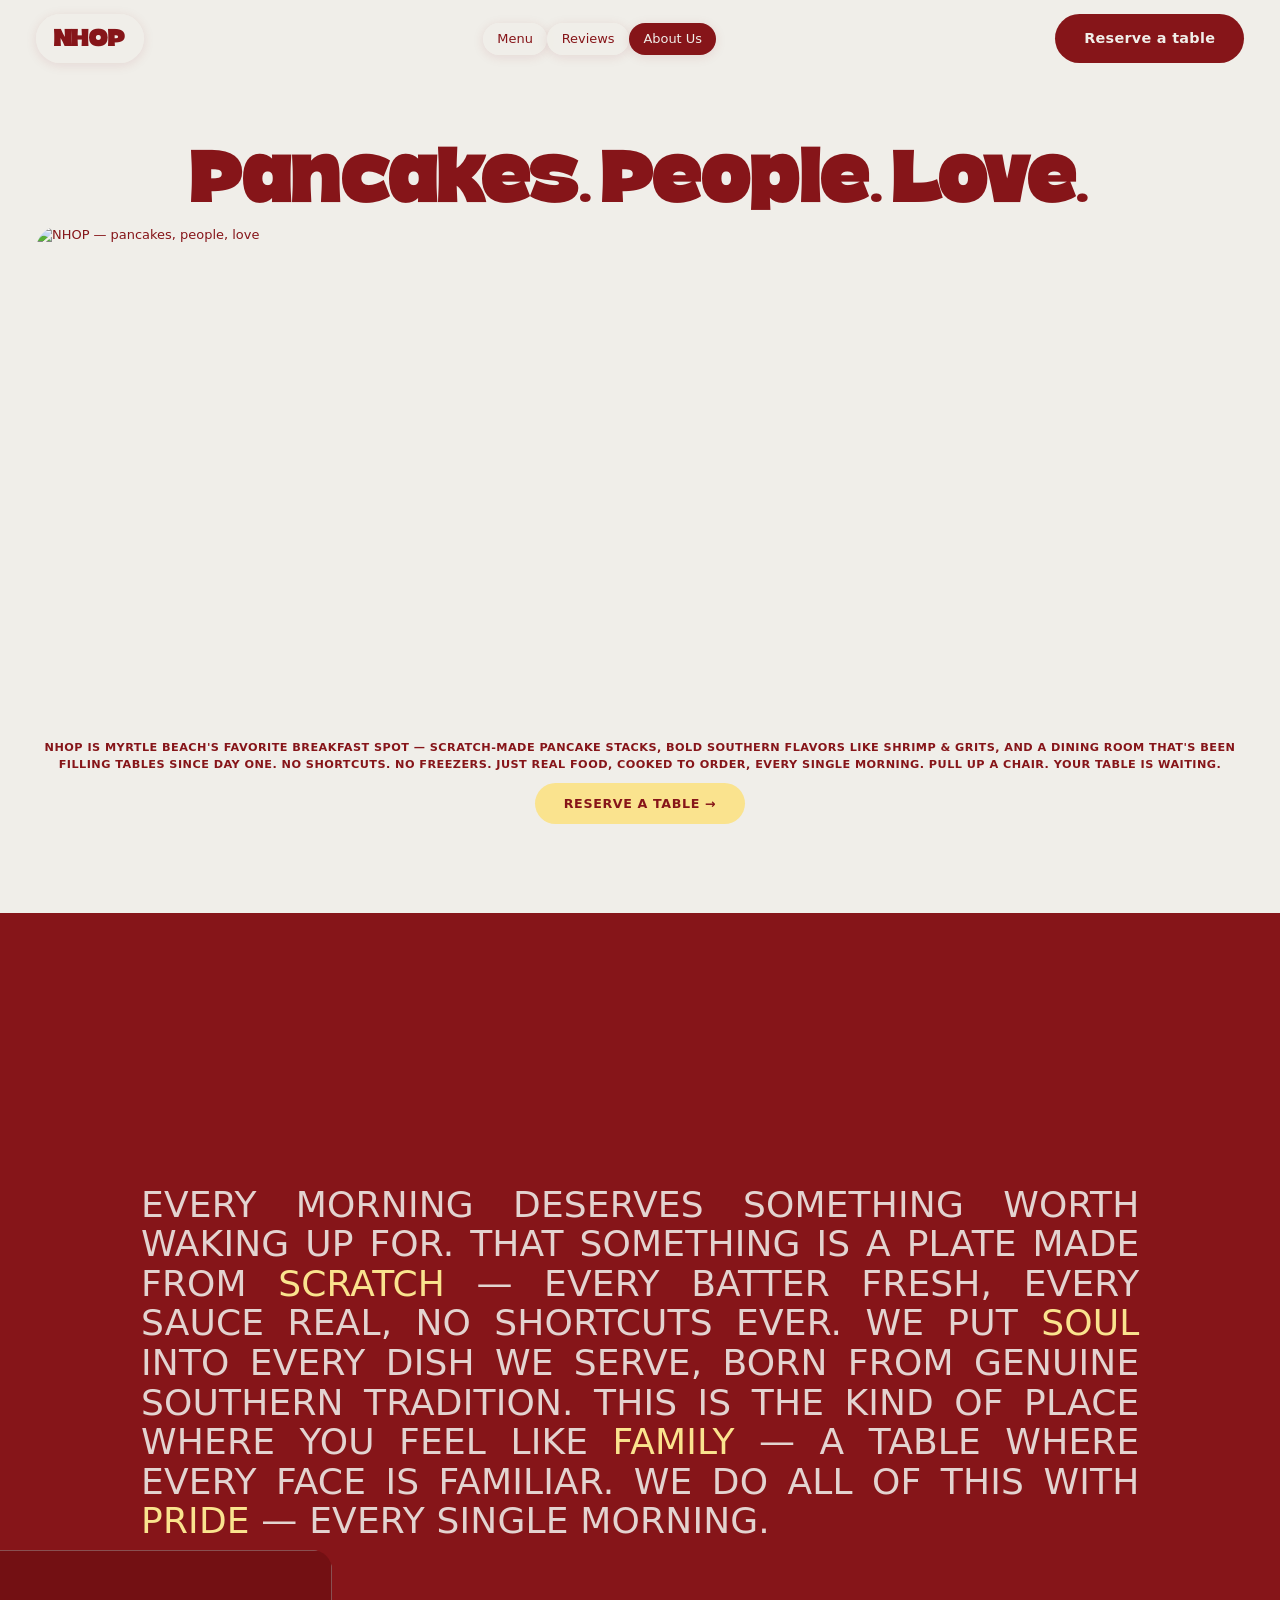
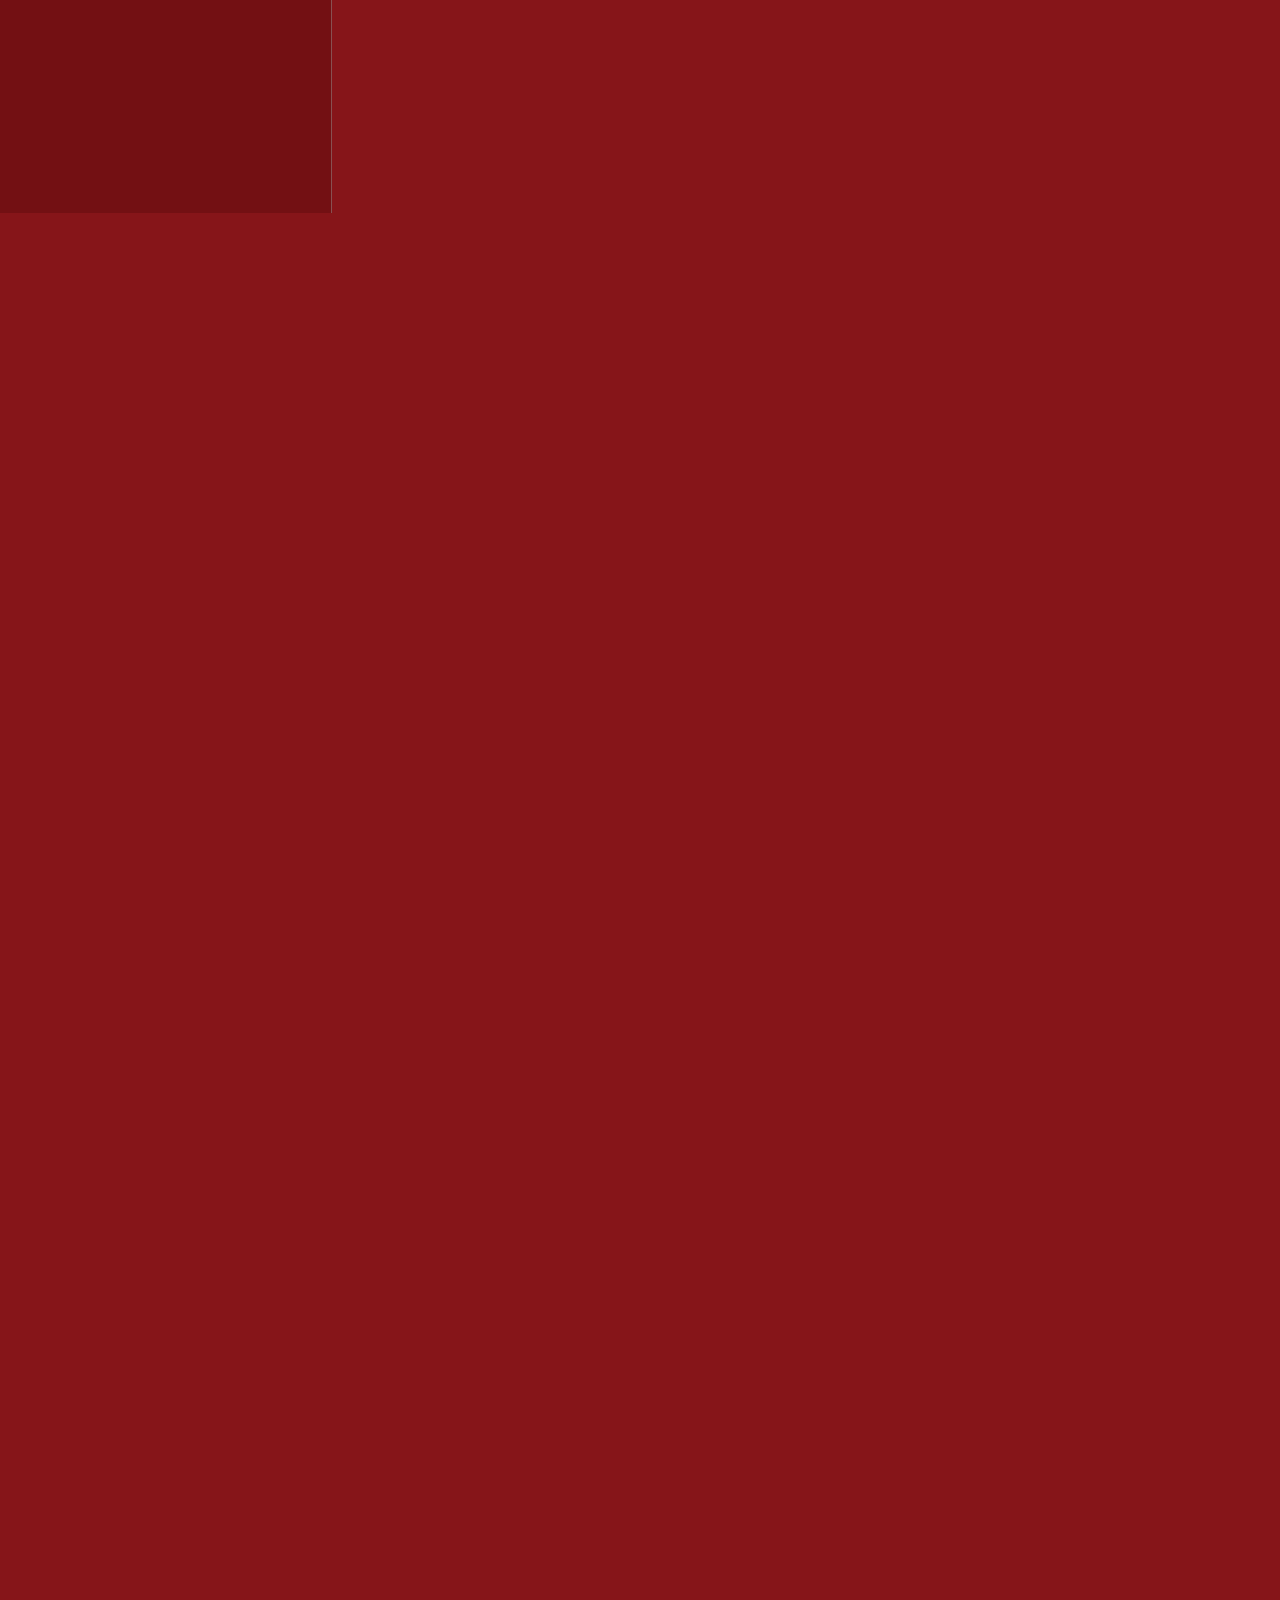
==== about.html @ 25d44840 "Add files via upload" ====
<!DOCTYPE html>
<html lang="en">
<head>
  <meta charset="UTF-8" />
  <meta name="viewport" content="width=device-width, initial-scale=1.0" />
  <title>About Us — National House of Pancakes</title>

  <link rel="preconnect" href="https://api.fontshare.com" crossorigin />
  <link rel="stylesheet" href="https://api.fontshare.com/v2/css?f[]=satoshi@400,500,700,900&display=swap" />
  <link rel="preconnect" href="https://fonts.googleapis.com" />
  <link rel="preconnect" href="https://fonts.gstatic.com" crossorigin />
  <link rel="stylesheet" href="https://fonts.googleapis.com/css2?family=Space+Mono:wght@400;700&family=Fraunces:wght@900&display=swap" />
  <link rel="stylesheet" href="./styles/main.css" />

<style>
/* ══ PALETTE ══ */
:root {
  --color-burgundy: #861519;
  --color-cream:    #F0EEE9;
  --color-blue:     #D2E8FF;
  --color-honey:    #FAE38E;
  --bg-base:        #F0EEE9;
  --bg-dark:        #861519;
  --fg-base:        #861519;
  --fg-on-dark:     #F0EEE9;
  --fg-muted:       rgba(134,21,25,0.50);
  --cta-bg-hover:   #5E0F12;
  --font-display:   "Atomic Beers","Fraunces",Georgia,serif;
  --font-body:      "Satoshi","Inter",system-ui,sans-serif;
}

/* ══ FOOTER OVERRIDES ══ */
.footer { background: #F0EEE9 !important; color: #861519; position: relative; z-index: 100; }
.footer__blob-svg path { fill: #D2E8FF !important; }
.footer__hours-title,
.footer__hours-time { color: #861519 !important; }
.footer__hours-label { color: #861519 !important; opacity: 0.6; }
.footer__hours-sep { background: rgba(134,21,25,0.2) !important; }

/* ══ NAV OVERRIDE ══ */
#nav {
  position: sticky !important;
  top: 0 !important;
  z-index: 300 !important;
  background: var(--color-cream) !important;
}
#nav .nav__logo {
  color: var(--fg-base) !important;
  background: rgba(240,238,233,0.92) !important;
  backdrop-filter: blur(16px) !important;
  -webkit-backdrop-filter: blur(16px) !important;
  padding: 0.5rem 1.25rem !important;
  border-radius: 999px !important;
  box-shadow: 0 2px 12px rgba(134,21,25,0.10) !important;
}
#nav .nav__links a {
  color: var(--fg-base) !important;
  background: rgba(240,238,233,0.92) !important;
  backdrop-filter: blur(16px) !important;
  -webkit-backdrop-filter: blur(16px) !important;
  border-radius: 999px !important;
  box-shadow: 0 2px 12px rgba(134,21,25,0.10) !important;
}
#nav .nav__links a.about-active {
  background: var(--fg-base) !important;
  color: var(--fg-on-dark) !important;
  pointer-events: none;
}
#nav .nav__links a:not(.about-active):hover {
  background: var(--color-honey) !important;
}

/* ══ BASE ══ */
html { scroll-behavior: smooth; overflow-x: hidden; }
body { background: var(--bg-base); margin: 0; font-family: var(--font-body); }

/* ══════════════════════════════
   1. SCROLL-STORY  (SVZ-style)
══════════════════════════════ */
.scroll-story {
  height: 450vh;
  background: var(--bg-dark);
  position: relative;
}
.ss-pin {
  position: sticky;
  top: 0;
  height: 100vh;
  display: flex;
  align-items: center;
  justify-content: center;
  overflow: clip; /* clips photo overflow without creating containing block for fixed children */
}
.ss-photo {
  position: absolute;
  width: clamp(280px, 28vw, 480px);
  height: clamp(360px, 36vw, 620px);
  border-radius: 20px;
  overflow: hidden;
  will-change: transform, opacity;
  pointer-events: none;
  z-index: 1;
}
.ss-photo--1 { left: -2vw;  bottom: 0; }
.ss-photo--2 { right: -2vw; bottom: 4vh; }
.ss-photo--3 { left: 2vw; bottom: 2vh; }
.ss-photo img { width: 100%; height: 100%; object-fit: cover; display: block; }
.ss-photo::after {
  content: ''; position: absolute; inset: 0;
  background: rgba(86,10,12,0.50);
}
.ss-text {
  position: relative;
  z-index: 2;
  width: min(1020px, 78vw);
  padding: 1.5rem 0;
  will-change: transform, opacity;
  transform-origin: center center;
}
.ss-para {
  font-family: var(--font-body);
  font-size: 2.5rem;
  font-weight: 500;
  line-height: 1.1;
  letter-spacing: 0.005em;
  text-transform: uppercase;
  text-align: justify;
  margin: 0;
}
.ss-w { display: inline; color: rgba(240,238,233,0.88); will-change: opacity; font-weight: 500; font-family: var(--font-body); font-size: inherit; }
.ss-w.key { position: relative; color: var(--color-honey) !important; font-weight: 500 !important; font-family: var(--font-body) !important; font-size: inherit !important; background: none !important; background-color: transparent !important; padding: 0 !important; border-radius: 0 !important; box-shadow: none !important; text-decoration: none !important; }
.ss-keys {
  /* always a fixed overlay — now lives outside ss-pin, no clipping risk */
  position: fixed;
  top: 0; left: 0; right: 0; bottom: 0;
  display: flex; flex-direction: column;
  align-items: center; justify-content: center;
  gap: clamp(0.2rem, 0.5vh, 0.6rem);
  opacity: 0; pointer-events: none;
  z-index: 50;
}
.ss-keys--fixed {
  /* JS adds this class to activate the centered overlay */
  opacity: 1;
}
.ss-eyebrow {
  /* Completely independent fixed label — never inside ss-keys flex */
  position: fixed;
  left: 50%;
  transform: translateX(-50%);
  font-size: 0.72rem;
  font-weight: 800;
  letter-spacing: 0.16em;
  text-transform: uppercase;
  color: rgba(134, 21, 25, 0.6);
  margin: 0;
  white-space: nowrap;
  opacity: 0;
  pointer-events: none;
  z-index: 51;
  transition: opacity 0.5s ease;
}
.ss-key {
  font-family: var(--font-body);
  /* min(5.5vw, 14vh) ensures all 4 words always fit regardless of viewport height */
  font-size: clamp(2rem, min(5.5vw, 14vh), 5.2rem);
  font-weight: 700;
  color: var(--color-honey);
  line-height: 1.0;
  letter-spacing: 0.04em;
  text-transform: uppercase;
  opacity: 0;
  will-change: transform, opacity;
  transition: opacity 0.35s ease;
}

/* ══════════════════════════════
   2. STORY
══════════════════════════════ */
.story {
  display: grid;
  grid-template-columns: 1fr 1fr;
  min-height: 80vh;
  background: var(--bg-base);
}
.story__text {
  display: flex;
  flex-direction: column;
  justify-content: center;
  padding: clamp(3rem, 7vw, 6rem) clamp(2rem, 5vw, 5rem);
  gap: 1.8rem;
}
.story__big-title {
  font-family: var(--font-display);
  font-size: clamp(2.6rem, 5vw, 4rem);
  line-height: 1.0;
  color: var(--fg-base);
  margin: 0;
}
.story__big-title em {
  font-style: normal;
  color: var(--fg-base);
  -webkit-text-stroke: 2px var(--fg-base);
  color: transparent;
}
.story__body {
  display: flex;
  flex-direction: column;
  gap: 1rem;
}
.story__body p {
  font-size: 1rem;
  font-weight: 500;
  line-height: 1.7;
  color: rgba(134,21,25,0.72);
  margin: 0;
  max-width: 48ch;
}
.story__photo {
  position: relative;
  overflow: hidden;
}
.story__photo img {
  width: 100%; height: 100%;
  object-fit: cover;
  object-position: center;
  display: block;
}

/* ══════════════════════════════
   3. VALUES  (scattered card deck)
══════════════════════════════ */
.values-outer {
  height: 120vh; /* 100vh sticky + 20vh buffer then normal scroll */
  position: relative;
  z-index: 10;
}
.values {
  position: sticky;
  top: 0;
  height: 100vh;
  box-sizing: border-box;
  background: transparent;
  overflow: hidden;
}
.values__eyebrow {
  display: none; /* replaced by ss-eyebrow */
}

/* ── Deck container ── */
.value-deck {
  position: absolute;
  inset: 0;
  pointer-events: none;
}

/* ── Individual card ── */
.value-card {
  position: absolute;
  width: clamp(200px, 18vw, 260px);
  background: var(--color-cream);
  border-radius: 20px;
  padding: 1.8rem 1.6rem 1.5rem;
  display: flex;
  flex-direction: column;
  justify-content: space-between;
  gap: 1.4rem;
  box-shadow: 0 8px 36px rgba(134,21,25,0.13), 0 1px 2px rgba(134,21,25,0.06);
  pointer-events: auto;
  cursor: default;
  z-index: 51; /* above ss-keys big text (z-50) */
  opacity: 0;
  /* Appear animation: slide up from below + opacity */
  transition: opacity 0.55s ease,
              transform 0.75s cubic-bezier(0.16, 1, 0.3, 1),
              box-shadow 0.2s ease;
}
/* Scattered positions — initially 70px below final spot */
.value-card:nth-child(1) {
  left: 17%;  top: 54%;
  transform: translate(-50%, calc(-50% + 70px)) rotate(-9deg);
  transition-delay: 0s;
}
.value-card:nth-child(2) {
  left: 33%; top: 26%;
  transform: translate(-50%, calc(-50% + 70px)) rotate(5deg);
  transition-delay: 0.14s;
}
.value-card:nth-child(3) {
  left: 69%; top: 66%;
  transform: translate(-50%, calc(-50% + 70px)) rotate(-5deg);
  transition-delay: 0.28s;
}
.value-card:nth-child(4) {
  left: 84%; top: 30%;
  transform: translate(-50%, calc(-50% + 70px)) rotate(8deg);
  transition-delay: 0.42s;
}

/* Spread state — cards slide up into position */
.value-deck.is-spread .value-card              { opacity: 1; }
.value-deck.is-spread .value-card:nth-child(1) { transform: translate(-50%, -50%) rotate(-9deg); }
.value-deck.is-spread .value-card:nth-child(2) { transform: translate(-50%, -50%) rotate(5deg);  }
.value-deck.is-spread .value-card:nth-child(3) { transform: translate(-50%, -50%) rotate(-5deg); }
.value-deck.is-spread .value-card:nth-child(4) { transform: translate(-50%, -50%) rotate(8deg);  }

/* Hover: lift and straighten */
.value-deck.is-spread .value-card:hover {
  transform: translate(-50%, -52%) rotate(0deg) scale(1.06) !important;
  box-shadow: 0 20px 52px rgba(134,21,25,0.22);
  transition-delay: 0s !important;
}

/* ── Card content ── */
.vc-tag {
  font-family: var(--font-body);
  font-size: 0.6rem;
  font-weight: 700;
  letter-spacing: 0.18em;
  text-transform: uppercase;
  color: rgba(134,21,25,0.35);
  margin: 0;
}
.vc-word {
  font-family: var(--font-body);
  font-size: clamp(1.25rem, 1.9vw, 1.9rem);
  font-weight: 800;
  color: var(--fg-base);
  line-height: 1.05;
  letter-spacing: -0.01em;
  display: block;
  flex: 1;
}
.vc-desc {
  font-family: var(--font-body);
  font-size: clamp(0.78rem, 0.85vw, 0.88rem);
  font-weight: 500;
  color: rgba(134,21,25,0.6);
  line-height: 1.55;
  margin: 0;
}

@media (max-width: 860px) {
  .value-deck { display: flex; flex-direction: column; gap: 1rem;
                align-items: center; justify-content: center; padding: 2rem; }
  .value-card  { position: static; transform: none !important;
                 width: min(90vw, 340px); opacity: 1 !important; }
}

/* ══════════════════════════════
   4. CONTACT
══════════════════════════════ */
.contact {
  background: var(--bg-base);
  padding: clamp(4rem, 8vw, 7rem) clamp(1.5rem, 4vw, 3rem);
}
.contact__inner {
  max-width: 1100px;
  margin: 0 auto;
  display: grid;
  grid-template-columns: 1.2fr 1fr 1fr;
  gap: 3rem;
  align-items: start;
}
.contact__brand {
  display: flex;
  flex-direction: column;
  gap: 1.2rem;
}
.contact__logo {
  font-family: var(--font-display);
  font-size: 2.5rem;
  color: var(--fg-base);
  line-height: 1;
}
.contact__tagline {
  font-size: 1rem; font-weight: 500;
  color: var(--fg-muted);
  line-height: 1.6;
  max-width: 30ch;
}
.contact__reserve {
  display: inline-flex;
  align-items: center;
  gap: 0.5rem;
  background: var(--bg-dark);
  color: var(--fg-on-dark);
  border-radius: 999px;
  padding: 0.85rem 1.6rem;
  font-weight: 800; font-size: 0.85rem;
  letter-spacing: 0.04em; text-transform: uppercase;
  text-decoration: none;
  width: fit-content;
  border: none; cursor: pointer;
  transition: background 140ms, transform 100ms;
}
.contact__reserve:hover { background: var(--cta-bg-hover); transform: translateY(-2px); }

.contact__block-title {
  font-size: 0.72rem; font-weight: 800;
  letter-spacing: 0.12em; text-transform: uppercase;
  color: var(--fg-muted);
  margin-bottom: 1rem;
}
.contact__info {
  display: flex;
  flex-direction: column;
  gap: 0.6rem;
}
.contact__info a,
.contact__info span {
  font-size: 0.97rem; font-weight: 600;
  color: var(--fg-base);
  text-decoration: none;
  line-height: 1.5;
  transition: color 140ms;
}
.contact__info a:hover { color: var(--cta-bg-hover); }

.hours-grid {
  display: grid;
  grid-template-columns: auto 1fr;
  gap: 0.35rem 1.2rem;
  align-items: baseline;
}
.hours-day {
  font-size: 0.9rem; font-weight: 700;
  color: var(--fg-base);
}
.hours-time {
  font-size: 0.9rem; font-weight: 500;
  color: var(--fg-muted);
}
.contact__divider {
  grid-column: 1 / -1;
  height: 1px;
  background: rgba(134,21,25,0.10);
  margin: 2rem 0 0;
}
.contact__copy {
  font-size: 0.78rem; font-weight: 500;
  color: var(--fg-muted);
  grid-column: 1 / -1;
  padding-top: 1.5rem;
}

/* ══ ABOUT HERO ══ */
.about-hero {
  background: var(--bg-base);
}
.about-hero__inner {
  max-width: 1440px;
  margin: 0 auto;
  padding: clamp(4rem, 7vh, 6rem) clamp(1rem, 3vw, 2.5rem) clamp(1rem, 1.5vh, 1.4rem);
  height: calc(100vh - 64px);
  box-sizing: border-box;
  display: flex;
  flex-direction: column;
  gap: clamp(0.6rem, 1vh, 0.9rem);
}
.about-hero__headline {
  font-family: var(--font-display);
  font-size: clamp(2.6rem, 6vw, 6rem);
  line-height: 1.0;
  color: var(--fg-base);
  margin: 0;
  flex-shrink: 0;
  text-align: center;
}
.about-hero__photo-wrap {
  flex: 1;
  min-height: 0;
  max-height: 56vh;
  border-radius: 24px;
  overflow: hidden;
}
.about-hero__photo-wrap img {
  width: 100%;
  height: 100%;
  object-fit: cover;
  object-position: center 30%;
  display: block;
}
.about-hero__sub {
  font-size: clamp(0.78rem, 0.88vw, 0.88rem);
  font-weight: 700;
  color: var(--fg-base);
  text-align: center;
  text-transform: uppercase;
  letter-spacing: 0.04em;
  line-height: 1.55;
  flex-shrink: 0;
}
.about-hero__cta {
  display: flex;
  justify-content: center;
  flex-shrink: 0;
  padding-bottom: 0.4rem;
}
.about-hero__btn {
  display: inline-flex;
  align-items: center;
  gap: 0.4rem;
  background: var(--color-honey);
  color: var(--fg-base);
  border-radius: 999px;
  padding: 0.85rem 2rem;
  font-weight: 800;
  font-size: 0.88rem;
  letter-spacing: 0.05em;
  text-transform: uppercase;
  text-decoration: none;
  border: none;
  cursor: pointer;
  transition: background 140ms, transform 100ms;
}
.about-hero__btn:hover {
  background: #f5d55a;
  transform: translateY(-2px);
}

/* ══ RESPONSIVE ══ */
@media (max-width: 860px) {
  .ss-text { max-width: 90vw; }
  .ss-photo { display: none; }
  .story { grid-template-columns: 1fr; }
  .story__photo { min-height: 55vw; order: -1; }
  .values__grid { grid-template-columns: repeat(2, 1fr); }
  .contact__inner { grid-template-columns: 1fr; gap: 2.5rem; }
}
@media (max-width: 540px) {
  .values__grid { grid-template-columns: 1fr; }
}
</style>
</head>
<body>

<!-- ══ NAV ══ -->
<header class="nav nav--scrolled" id="nav">
  <div class="container nav__inner">
    <a href="index.html" class="nav__logo" aria-label="NHOP home">NHOP</a>
    <nav class="nav__links" aria-label="Primary">
      <a href="menu.html">Menu</a>
      <a href="reviews.html">Reviews</a>
      <a href="about.html" class="about-active">About Us</a>
    </nav>
    <a href="#" class="btn" data-open-reserve>Reserve a table</a>
  </div>
</header>

<!-- ══ 0. ABOUT HERO ══ -->
<section class="about-hero">
  <div class="about-hero__inner">
    <h1 class="about-hero__headline">Pancakes. People. Love.</h1>
    <div class="about-hero__photo-wrap">
      <img src="https://res.cloudinary.com/dksohsy0i/image/upload/v1777842627/hf_20260503_210156_e8f87208-0ed9-40cd-894e-679f23e9d2dc_rwqdmi.png" alt="NHOP — pancakes, people, love" />
    </div>
    <p class="about-hero__sub">NHOP is Myrtle Beach's favorite breakfast spot — scratch-made pancake stacks, bold Southern flavors like Shrimp &amp; Grits, and a dining room that's been filling tables since day one. No shortcuts. No freezers. Just real food, cooked to order, every single morning. Pull up a chair. Your table is waiting.</p>
    <div class="about-hero__cta">
      <a href="#" class="about-hero__btn" data-open-reserve>Reserve a table →</a>
    </div>
  </div>
</section>

<!-- ══════════════════════════════
     1. SCROLL-STORY  (SVZ-style)
══════════════════════════════ -->
<section class="scroll-story" id="scroll-story">
  <div class="ss-pin">

    <div class="ss-photo ss-photo--1">
      <img src="https://res.cloudinary.com/dksohsy0i/image/upload/v1777507506/hf_20260430_000351_860f83cf-3445-4155-beb2-ca1d84cfa9e8_qcy6ub.png" alt="" aria-hidden="true" />
    </div>
    <div class="ss-photo ss-photo--2">
      <img src="https://res.cloudinary.com/dksohsy0i/image/upload/v1777217179/hf_20260423_203737_e9cdad94-0702-4e68-83c5-fb30a6837ba9_1_it24z4.png" alt="" aria-hidden="true" />
    </div>
    <div class="ss-photo ss-photo--3">
      <img src="https://res.cloudinary.com/dksohsy0i/image/upload/v1777507506/hf_20260430_000351_860f83cf-3445-4155-beb2-ca1d84cfa9e8_qcy6ub.png" alt="" aria-hidden="true" />
    </div>

    <div class="ss-text">
      <p class="ss-para" id="ss-para"><span class="ss-w">EVERY</span> <span class="ss-w">MORNING</span> <span class="ss-w">DESERVES</span> <span class="ss-w">SOMETHING</span> <span class="ss-w">WORTH</span> <span class="ss-w">WAKING</span> <span class="ss-w">UP</span> <span class="ss-w">FOR.</span> <span class="ss-w">THAT</span> <span class="ss-w">SOMETHING</span> <span class="ss-w">IS</span> <span class="ss-w">A</span> <span class="ss-w">PLATE</span> <span class="ss-w">MADE</span> <span class="ss-w">FROM</span> <span class="ss-w key">SCRATCH</span> <span class="ss-w">—</span> <span class="ss-w">EVERY</span> <span class="ss-w">BATTER</span> <span class="ss-w">FRESH,</span> <span class="ss-w">EVERY</span> <span class="ss-w">SAUCE</span> <span class="ss-w">REAL,</span> <span class="ss-w">NO</span> <span class="ss-w">SHORTCUTS</span> <span class="ss-w">EVER.</span> <span class="ss-w">WE</span> <span class="ss-w">PUT</span> <span class="ss-w key">SOUL</span> <span class="ss-w">INTO</span> <span class="ss-w">EVERY</span> <span class="ss-w">DISH</span> <span class="ss-w">WE</span> <span class="ss-w">SERVE,</span> <span class="ss-w">BORN</span> <span class="ss-w">FROM</span> <span class="ss-w">GENUINE</span> <span class="ss-w">SOUTHERN</span> <span class="ss-w">TRADITION.</span> <span class="ss-w">THIS</span> <span class="ss-w">IS</span> <span class="ss-w">THE</span> <span class="ss-w">KIND</span> <span class="ss-w">OF</span> <span class="ss-w">PLACE</span> <span class="ss-w">WHERE</span> <span class="ss-w">YOU</span> <span class="ss-w">FEEL</span> <span class="ss-w">LIKE</span> <span class="ss-w key">FAMILY</span> <span class="ss-w">—</span> <span class="ss-w">A</span> <span class="ss-w">TABLE</span> <span class="ss-w">WHERE</span> <span class="ss-w">EVERY</span> <span class="ss-w">FACE</span> <span class="ss-w">IS</span> <span class="ss-w">FAMILIAR.</span> <span class="ss-w">WE</span> <span class="ss-w">DO</span> <span class="ss-w">ALL</span> <span class="ss-w">OF</span> <span class="ss-w">THIS</span> <span class="ss-w">WITH</span> <span class="ss-w key">PRIDE</span> <span class="ss-w">—</span> <span class="ss-w">EVERY</span> <span class="ss-w">SINGLE</span> <span class="ss-w">MORNING.</span></p>
    </div>

  </div><!-- end .ss-pin -->
</section>

<!-- ss-keys lives OUTSIDE ss-pin so overflow:clip never clips it -->
<div class="ss-keys" id="ss-keys" aria-hidden="true">
  <div class="ss-key">SCRATCH</div>
  <div class="ss-key">SOUL</div>
  <div class="ss-key">FAMILY</div>
  <div class="ss-key">PRIDE</div>
</div>
<!-- eyebrow is fully independent — positioned by JS, never affects word layout -->
<p class="ss-eyebrow" id="ss-eyebrow" aria-hidden="true">Four things we never compromise on</p>


<!-- ══════════════════════════════
     3. VALUES
══════════════════════════════ -->
<div class="values-outer">
<section class="values">
  <div class="value-deck" id="value-deck">

    <div class="value-card">
      <span class="vc-tag">01 — Scratch</span>
      <span class="vc-word">No shortcuts.<br>Ever.</span>
      <p class="vc-desc">Every batter fresh, every sauce real — cooked to order every single morning.</p>
    </div>

    <div class="value-card">
      <span class="vc-tag">02 — Soul</span>
      <span class="vc-word">Southern<br>at heart.</span>
      <p class="vc-desc">Bold, warm flavors born from genuine tradition and real intention.</p>
    </div>

    <div class="value-card">
      <span class="vc-tag">03 — Family</span>
      <span class="vc-word">Your table<br>is waiting.</span>
      <p class="vc-desc">First visit or hundredth — there's always a seat and a warm welcome.</p>
    </div>

    <div class="value-card">
      <span class="vc-tag">04 — Pride</span>
      <span class="vc-word">Myrtle Beach<br>proud.</span>
      <p class="vc-desc">Local at heart. Part of this community every single morning.</p>
    </div>

  </div>
</section>
</div>

<!-- ══════════════════════════════
     4. FOOTER (matching index.html)
══════════════════════════════ -->
  <footer class="footer" id="footer">

    <!-- ---- Hours blob ---- -->
    <div class="footer__blob">
      <svg class="footer__blob-svg" viewBox="0 0 1440 460"
           preserveAspectRatio="none" aria-hidden="true"
           xmlns="http://www.w3.org/2000/svg">
        <path d="M0,0 H1440 V330
          C1360,440 1280,440 1200,330
          C1120,440 1040,440  960,330
          C 880,440  800,440  720,330
          C 640,440  560,440  480,330
          C 400,440  320,440  240,330
          C 160,440   80,440    0,330
          Z" fill="#D2E8FF"/>
      </svg>
      <div class="footer__blob-inner container">
        <h2 class="footer__hours-title">Opening Hours</h2>
        <div class="footer__hours-row">
          <div class="footer__hours-item">
            <span class="footer__hours-label">Every day</span>
            <p class="footer__hours-time"><b>6</b><sup>AM</sup> &ndash; <b>3:30</b><sup>PM</sup></p>
          </div>
        </div>
      </div>
    </div>

    <!-- ---- Three-column info strip ---- -->
    <div class="container footer__info">

      <div class="footer__info-col">
        <h3 class="footer__info-heading">Location</h3>
        <p class="footer__info-address">211 N Kings Hwy<br>Myrtle Beach, SC 29577</p>
        <a href="https://maps.google.com/?q=211+N+Kings+Hwy+Myrtle+Beach+SC"
           target="_blank" rel="noopener" class="footer__visit-link">Visit us ↗</a>
      </div>

      <div class="footer__info-col footer__info-col--center">
        <h3 class="footer__info-heading">About Us</h3>
        <p class="footer__info-text">
          Myrtle Beach's most-loved breakfast spot — hand-flipped stacks,
          bottomless syrup, and 36 000 Google fans who always come back for seconds.
        </p>
        <div class="footer__socials">
          <a href="https://www.instagram.com/national_house_of_pancakes"
             class="footer__social-btn" target="_blank" rel="noopener" aria-label="Instagram">
            <svg viewBox="0 0 24 24" fill="none" stroke="currentColor" stroke-width="1.8" aria-hidden="true">
              <rect x="2" y="2" width="20" height="20" rx="5"/>
              <circle cx="12" cy="12" r="4.4"/>
              <circle cx="17.5" cy="6.5" r="1" fill="currentColor" stroke="none"/>
            </svg>
          </a>
          <a href="https://www.tiktok.com/@ilovenhop"
             class="footer__social-btn" target="_blank" rel="noopener" aria-label="TikTok">
            <svg viewBox="0 0 24 24" fill="currentColor" aria-hidden="true">
              <path d="M19.59 6.69a4.83 4.83 0 01-3.77-4.25V2h-3.45v13.67a2.89 2.89 0 01-2.88 2.5 2.89 2.89 0 01-2.89-2.89 2.89 2.89 0 012.89-2.89c.28 0 .54.04.79.1V9.01a6.33 6.33 0 00-.79-.05 6.34 6.34 0 00-6.34 6.34 6.34 6.34 0 006.34 6.34 6.34 6.34 0 006.34-6.34V9.05a8.27 8.27 0 004.83 1.54V7.14a4.85 4.85 0 01-1.07-.45z"/>
            </svg>
          </a>
          <a href="#facebook" class="footer__social-btn" aria-label="Facebook">
            <svg viewBox="0 0 24 24" fill="currentColor" aria-hidden="true">
              <path d="M18 2h-3a5 5 0 00-5 5v3H7v4h3v8h4v-8h3l1-4h-4V7a1 1 0 011-1h3z"/>
            </svg>
          </a>
        </div>
      </div>

      <div class="footer__info-col footer__info-col--right">
        <h3 class="footer__info-heading">Contact Us</h3>
        <div class="footer__contact-details">
          <a href="tel:+18432550001">☎ (843) 255-0001</a>
          <a href="mailto:hello@houseofpancakes.net">✉ hello@houseofpancakes.net</a>
        </div>
      </div>

    </div>

    <!-- ---- Legal strip ---- -->
    <div class="container footer__bottom">
      <span>All Rights Reserved · National House of Pancakes · 2026</span>
      <span class="footer__legal">
        <a href="#" style="color:inherit;text-decoration:underline;text-underline-offset:3px;">Privacy Policy</a>
        &nbsp;·&nbsp;
        <a href="#" style="color:inherit;text-decoration:underline;text-underline-offset:3px;">Terms &amp; Conditions</a>
      </span>
    </div>

  </footer>

<script>
/* ── Scroll-story animation ── */
(function () {
  const section  = document.getElementById('scroll-story');
  if (!section) return;

  const para     = document.getElementById('ss-para');
  const keysEl   = document.getElementById('ss-keys');
  const allWords = [...section.querySelectorAll('.ss-w')];
  const keyWords = allWords.filter(w => w.classList.contains('key'));
  const normWords= allWords.filter(w => !w.classList.contains('key'));
  const keyItems  = [...keysEl.querySelectorAll('.ss-key')];
  const ssEyebrow = document.getElementById('ss-eyebrow');
  const valueDeck = document.getElementById('value-deck');
  const cardEls   = valueDeck ? [...valueDeck.querySelectorAll('.value-card')] : [];
  const photos   = [...section.querySelectorAll('.ss-photo')];

  // keyWords[]: 0=SCRATCH 1=SOUL 2=FAMILY 3=PRIDE
  const KEY_GROUPS = [[0],[1],[2],[3]];

  // startY  = initial translateY offset (vh) — photo waits here before flying
  // initOp  = opacity at progress=0 (photo 1 is already visible, others hidden)
  const PHOTO_TIMING = [
    { start: 0.00, flyEnd: 0.34, startY: 22, initOp: 0.75 }, // photo 1: visible from start
    { start: 0.22, flyEnd: 0.68, startY: 90, initOp: 0.0  }, // photo 2: earlier start, same visual speed
    { start: 0.55, flyEnd: 1.00, startY: 90, initOp: 0.0  }, // photo 3: chains from photo 2, same speed
  ];

  let wordPos = [], startPos = null, targetPos = null, cardsSpread = false;

  function precompute() {
    const pt = para.getBoundingClientRect().top + window.scrollY;
    const ph = para.offsetHeight || 1;
    wordPos = normWords.map(w => {
      const r = w.getBoundingClientRect();
      return Math.max(0, Math.min(1, (r.top + window.scrollY - pt) / ph));
    });
  }

  function groupCenter(indices) {
    const rs = indices.map(i => keyWords[i].getBoundingClientRect());
    const l  = Math.min(...rs.map(r => r.left));
    const r2 = Math.max(...rs.map(r => r.right));
    const t  = Math.min(...rs.map(r => r.top));
    const b  = Math.max(...rs.map(r => r.bottom));
    return { x: (l + r2) / 2, y: (t + b) / 2 };
  }

  function eio(t) { return t < 0.5 ? 4*t*t*t : 1 - Math.pow(-2*t+2,3)/2; }

  // Returns vertically-centred targetPos that always fits inside the viewport,
  // accounting for the sticky nav (~70 px) and a small bottom guard.
  function computeTargetPos() {
    const NAV_H     = (document.getElementById('nav') || {}).offsetHeight || 70;
    const PAD_BOT   = 24;
    const availH    = window.innerHeight - NAV_H - PAD_BOT;
    const kFsRaw    = parseFloat(getComputedStyle(keyItems[0]).fontSize);
    const gapRaw    = kFsRaw * 0.18;
    const lineHRaw  = kFsRaw + gapRaw;
    const totalHRaw = keyItems.length * lineHRaw - gapRaw;
    // Scale font down if block is taller than available height
    const fit       = totalHRaw > availH ? availH / totalHRaw : 1;
    const kFs       = kFsRaw * fit;
    const gap       = kFs * 0.18;
    const lineH     = kFs + gap;
    const totalH    = keyItems.length * lineH - gap;
    const baseY     = NAV_H + (availH - totalH) / 2;
    // Push scaled font size onto each item so they match the layout math
    keyItems.forEach(k => { k.style.fontSize = kFs + 'px'; });
    return keyItems.map((k, i) => ({
      cx : window.innerWidth / 2,
      cy : baseY + i * lineH + kFs / 2,
      kFs: kFs
    }));
  }

  let ticking = false;
  function update() {
    ticking = false;
    const sRect    = section.getBoundingClientRect();
    const total    = section.offsetHeight - window.innerHeight;
    const progress = Math.max(0, Math.min(1, -sRect.top / total));

    // Scroll-story done — keep words visible while values section is in view
    if (progress >= 1 && sRect.bottom < window.innerHeight - 20) {
      // Ensure targetPos is computed (fallback if user jumps here directly)
      if (!targetPos) { targetPos = computeTargetPos(); }
      // Use values-outer for detection: outer is 200vh, sticky section is 100vh
      // Words visible while the outer wrapper's scroll space hasn't fully exited
      const valOuter = document.querySelector('.values-outer');
      const vRect    = valOuter ? valOuter.getBoundingClientRect() : null;
      const applyBlue = () => {
        const vo = document.querySelector('.values-outer');
        const vs = document.querySelector('.values');
        if (vo) vo.style.background = '#D2E8FF';
        if (vs) vs.style.background = '#D2E8FF';
        section.style.background = '#D2E8FF';
      };

      // Helper: apply words in the centered fixed overlay
      const showWords = (offsetY) => {
        const navH = (document.getElementById('nav') || {}).offsetHeight || 70;

        // Clear inline fontSize first so getComputedStyle reads CSS value
        keyItems.forEach(k => { k.style.fontSize = ''; });
        // Now scale down if all 4 words don't fit — same logic as computeTargetPos
        const PAD_BOT   = 24;
        const availH    = window.innerHeight - navH - PAD_BOT;
        const kFsRaw    = parseFloat(getComputedStyle(keyItems[0]).fontSize);
        const lineHRaw  = kFsRaw * 1.18; // font + gap
        const totalHRaw = keyItems.length * lineHRaw - kFsRaw * 0.18;
        const fit       = totalHRaw > availH ? availH / totalHRaw : 1;
        const kFs       = kFsRaw * fit;
        keyItems.forEach(k => { k.style.fontSize = kFs + 'px'; });

        keysEl.classList.add('ss-keys--fixed');
        keysEl.style.top       = navH + 'px';
        keysEl.style.bottom    = '0';
        keysEl.style.opacity   = '1';
        keysEl.style.transform = offsetY ? `translateY(${offsetY}px)` : '';
        keyItems.forEach(k => {
          k.style.position  = '';
          k.style.left      = '';
          k.style.top       = '';
          k.style.transform = '';
          k.style.opacity   = '1';
          k.style.color     = '#861519';
        });
        // Eyebrow: place above SCRATCH, show only when settled; always reset transform here
        if (ssEyebrow) {
          ssEyebrow.style.transform = 'translateX(-50%)'; // reset any exit-phase translateY
          if (offsetY === 0) {
            const firstRect = keyItems[0].getBoundingClientRect();
            ssEyebrow.style.top     = (firstRect.top - 14 - ssEyebrow.offsetHeight) + 'px';
            ssEyebrow.style.opacity = '1';
          } else {
            ssEyebrow.style.opacity = '0';
          }
        }
      };

      const CARD_ROTS = [-9, 5, -5, 8];

      if (vRect && vRect.bottom > window.innerHeight + 10) {
        // ── STICKY PHASE: words + cards frozen (cards position:fixed = viewport coords) ──
        applyBlue();
        showWords(0);
        if (valueDeck) {
          if (!cardsSpread) {
            cardsSpread = true;
            cardEls.forEach(c => { c.style.position = 'fixed'; c.style.transform = ''; c.style.opacity = ''; });
            requestAnimationFrame(() => valueDeck.classList.add('is-spread'));
          } else {
            valueDeck.classList.add('is-spread');
            cardEls.forEach(c => { c.style.position = 'fixed'; c.style.transform = ''; c.style.opacity = ''; });
          }
        }

      } else if (vRect && vRect.bottom > 0) {
        // ── EXIT PHASE: words + eyebrow + cards scroll up together ──
        applyBlue();
        const gone = window.innerHeight + 10 - vRect.bottom; // 0 at start, ~IH at end
        // Words: keep visible, translate up at same rate as scrolling section
        showWords(0);
        keysEl.style.transform = `translateY(-${gone}px)`;
        // Eyebrow: also translate up in sync (not hidden)
        if (ssEyebrow) {
          ssEyebrow.style.opacity = '1';
          ssEyebrow.style.transform = `translateX(-50%) translateY(-${gone}px)`;
        }
        if (valueDeck) {
          // Cards: back to absolute so they scroll with the section naturally
          cardEls.forEach(c => { c.style.position = ''; c.style.transform = ''; c.style.opacity = ''; });
        }

      } else {
        // ── FULLY EXITED: reset everything ──
        if (ssEyebrow) { ssEyebrow.style.opacity = '0'; ssEyebrow.style.transform = 'translateX(-50%)'; }
        cardsSpread = false;
        if (valueDeck) {
          valueDeck.classList.remove('is-spread');
          cardEls.forEach(c => { c.style.position = ''; c.style.transform = ''; c.style.opacity = ''; });
        }
        keysEl.classList.remove('ss-keys--fixed');
        keysEl.style.opacity   = '0';
        keysEl.style.top       = '';
        keysEl.style.bottom    = '';
        keysEl.style.transform = '';
        keyItems.forEach(k => {
          k.style.opacity   = '0';
          k.style.position  = '';
          k.style.left      = '';
          k.style.top       = '';
          k.style.color     = '';
          k.style.fontSize  = '';
          k.style.transform = '';
        });
        section.style.background = '';
        const vo = document.querySelector('.values-outer');
        const vs = document.querySelector('.values');
        if (vo) vo.style.background = '';
        if (vs) vs.style.background = '';
      }
      return;
    }

    // ── PHOTOS: each slides from below and flies up ──
    photos.forEach((ph, i) => {
      const { start, flyEnd, startY, initOp } = PHOTO_TIMING[i];

      if (progress < start) {
        // Waiting: hold at startY position with initial opacity
        ph.style.opacity   = String(initOp);
        ph.style.transform = `translateY(${startY}vh)`;
        return;
      }

      const lp    = Math.max(0, Math.min(1, (progress - start) / (flyEnd - start)));
      const eased = eio(lp);

      // Slide from startY → -120vh (total travel = startY + 120)
      ph.style.transform = `translateY(${startY - eased * (startY + 120)}vh)`;

      // Opacity: rise from initOp → 1 quickly, then fade out near exit
      const fadeIn  = Math.min(1, initOp + (lp / 0.08) * (1 - initOp));
      const fadeOut = lp > 0.80 ? Math.max(0, 1 - (lp - 0.80) / 0.20) : 1;
      ph.style.opacity = String(Math.min(fadeIn, fadeOut));
    });

    if (progress <= 0.70) {
      // ── PHASE 1: words fade top→bottom ──
      const p = progress / 0.70;
      startPos = null;

      normWords.forEach((w, i) => {
        const pos = wordPos[i] ?? 0;
        const fs  = pos * 0.85, fe = fs + 0.15;
        w.style.opacity = p < fs ? '1' : p > fe ? '0' : String(1 - (p - fs) / 0.15);
      });
      keyWords.forEach(w => { w.style.opacity = '1'; });
      if (ssEyebrow) ssEyebrow.style.opacity = '0';
      cardsSpread = false;
      if (valueDeck) { valueDeck.classList.remove('is-spread'); cardEls.forEach(c => { c.style.position = ''; }); }
      keysEl.classList.remove('ss-keys--fixed');
      keysEl.style.opacity = '0';
      keysEl.style.top       = '';
      keysEl.style.bottom    = '';
      keysEl.style.transform = '';
      keyItems.forEach(k => {
        k.style.opacity   = '0';
        k.style.transform = 'translate(0,0) scale(1)';
        k.style.position  = '';
        k.style.left      = '';
        k.style.top       = '';
        k.style.color     = '';
        k.style.fontSize  = '';
      });
      // Reset colors
      section.style.background = '';
      const valO1 = document.querySelector('.values-outer');
      const valS1 = document.querySelector('.values');
      if (valO1) valO1.style.background = '';
      if (valS1) valS1.style.background = '';

    } else {
      // ── PHASE 2: key words fly from text positions to stacked center ──
      const p = (progress - 0.70) / 0.30;

      // Instantly hide yellow spans in text — ss-key items take their place visually
      keyWords.forEach(w => { w.style.opacity = '0'; });

      if (!startPos) {
        // Capture current viewport positions of key word groups in text
        const paraFs = parseFloat(getComputedStyle(para).fontSize);
        startPos = KEY_GROUPS.map(g => {
          const rs = g.map(idx => keyWords[idx].getBoundingClientRect());
          return {
            cx: (Math.min(...rs.map(r => r.left)) + Math.max(...rs.map(r => r.right))) / 2,
            cy: (Math.min(...rs.map(r => r.top))  + Math.max(...rs.map(r => r.bottom))) / 2,
            fs: paraFs
          };
        });

        // Calculate target positions mathematically (vertically centered stack)
        targetPos = computeTargetPos();
      }

      keysEl.style.opacity = '1';
      // Eyebrow + cards stay hidden during animation — only shown after words settle
      if (ssEyebrow) ssEyebrow.style.opacity = '0';
      cardsSpread = false;
      if (valueDeck) { valueDeck.classList.remove('is-spread'); cardEls.forEach(c => { c.style.position = ''; }); }

      const kFs        = parseFloat(getComputedStyle(keyItems[0]).fontSize);
      const scaleStart = (startPos[0]?.fs || kFs) / kFs;

      // Two sub-phases: 0→0.60 = movement only, 0.60→1.0 = scale + color change
      const MOVE_END = 0.60;

      // Scale progress (same for all items — simultaneous)
      const sp     = Math.max(0, Math.min(1, (p - MOVE_END) / (1 - MOVE_END)));
      const sEased = 1 - Math.pow(1 - sp, 3);

      // ── Color transition: burgundy bg + honey words → blue bg + burgundy words ──
      function lerp3(a, b, t) {
        return `rgb(${Math.round(a[0]+(b[0]-a[0])*t)},${Math.round(a[1]+(b[1]-a[1])*t)},${Math.round(a[2]+(b[2]-a[2])*t)})`;
      }
      const C_BURG  = [134, 21,  25];
      const C_BLUE  = [210, 232, 255];
      const C_HONEY = [250, 227, 142];
      section.style.background = lerp3(C_BURG, C_BLUE, sEased);
      keyItems.forEach(k => { k.style.color = lerp3(C_HONEY, C_BURG, sEased); });

      keyItems.forEach((k, i) => {
        // Movement: staggered starts, all arrive at center by MOVE_END
        const delay   = i * 0.06;
        const moveDur = MOVE_END - delay;
        const mp      = p <= delay ? 0 : Math.min(1, (p - delay) / moveDur);
        const mEased  = 1 - Math.pow(1 - mp, 3);

        const cx = startPos[i].cx + mEased * (targetPos[i].cx - startPos[i].cx);
        const cy = startPos[i].cy + mEased * (targetPos[i].cy - startPos[i].cy);
        const sc = scaleStart + sEased * (1 - scaleStart);

        k.style.position  = 'fixed';
        k.style.left      = cx + 'px';
        k.style.top       = cy + 'px';
        k.style.transform = `translate(-50%, -50%) scale(${sc})`;
        k.style.opacity   = '1';
      });
    }
  }

  function onScroll() {
    if (!ticking) { requestAnimationFrame(update); ticking = true; }
  }

  window.addEventListener('scroll', onScroll, { passive: true });
  window.addEventListener('resize', () => { startPos = null; targetPos = null; keysEl.classList.remove('ss-keys--fixed'); keyItems.forEach(k => { k.style.fontSize = ''; }); precompute(); update(); });
  requestAnimationFrame(() => { precompute(); update(); });
})();

  /* value-deck spread is triggered by the scroll-story JS via .is-spread on #value-deck */

  /* ── Nav sticky fix ── */
  const nav = document.getElementById('nav');
  function forceSticky() {
    if (nav) {
      nav.style.setProperty('position', 'sticky', 'important');
      nav.style.setProperty('top', '0', 'important');
      nav.classList.add('nav--scrolled');
    }
  }
  forceSticky();
  window.addEventListener('scroll', forceSticky, { passive: true });
</script>

<!-- ── Reserve Modal ── -->
<div class="nhop-reserve-modal" id="nhopReserveModal" role="dialog" aria-modal="true" aria-label="Reserve your table">
  <div class="nhop-reserve-modal__inner">
    <button class="nhop-reserve-modal__close" id="nhopModalClose" aria-label="Close">✕</button>
    <div class="reserve__card">
      <div class="reserve__form-side">
        <h2 class="reserve__title">Reserve Your Table</h2>
        <form class="reserve__form" id="reserveForm" novalidate>
          <div class="reserve__progress" aria-hidden="true">
            <span class="reserve__prog-dot is-active" data-step="1">1</span>
            <span class="reserve__prog-line"></span>
            <span class="reserve__prog-dot" data-step="2">2</span>
            <span class="reserve__prog-line"></span>
            <span class="reserve__prog-dot" data-step="3">3</span>
            <span class="reserve__prog-line"></span>
            <span class="reserve__prog-dot" data-step="4">4</span>
          </div>
          <div class="reserve__scene is-visible" data-scene="1">
            <p class="reserve__hint">Let's get your booth ready</p>
            <h3 class="reserve__q">What's your name?</h3>
            <div class="name-field">
              <input class="name-input" id="r-name" type="text" placeholder="Your name…" autocomplete="name" required />
              <div class="name-underline"></div>
              <svg class="name-pen" viewBox="0 0 24 24" fill="none" stroke="currentColor" stroke-width="1.5" aria-hidden="true">
                <path d="M12 20h9M16.5 3.5a2.121 2.121 0 013 3L7 19l-4 1 1-4 12.5-12.5z"/>
              </svg>
            </div>
            <div class="reserve__nav"><span class="reserve__nav-spacer"></span><button type="button" class="btn" data-next>Next →</button></div>
          </div>
          <div class="reserve__scene" data-scene="2">
            <p class="reserve__hint">When's the feast?</p>
            <h3 class="reserve__q">Pick your day</h3>
            <div class="date-picker">
              <div class="date-picker__day-wrap">
                <div class="date-picker__row" data-picker="day"></div>
                <button type="button" class="cal-btn" aria-label="Pick a different date">
                  <svg viewBox="0 0 24 24" fill="none" stroke="currentColor" stroke-width="1.5" aria-hidden="true"><rect x="3" y="4" width="18" height="18" rx="2"/><line x1="16" y1="2" x2="16" y2="6"/><line x1="8" y1="2" x2="8" y2="6"/><line x1="3" y1="10" x2="21" y2="10"/></svg>
                  <input type="date" id="calPicker" tabindex="-1" aria-hidden="true" />
                </button>
              </div>
              <div class="date-picker__row" data-picker="time" style="display:none">
                <button type="button" class="chip" data-time="08:00">8 AM</button>
                <button type="button" class="chip" data-time="09:00">9 AM</button>
                <button type="button" class="chip" data-time="10:00">10 AM</button>
                <button type="button" class="chip" data-time="11:00">11 AM</button>
                <button type="button" class="chip" data-time="12:00">12 PM</button>
                <button type="button" class="chip" data-time="13:00">1 PM</button>
                <button type="button" class="chip" data-time="14:00">2 PM</button>
              </div>
            </div>
            <div class="reserve__nav"><button type="button" class="btn btn--ghost" data-prev>← Back</button><button type="button" class="btn" data-next>Next →</button></div>
          </div>
          <div class="reserve__scene" data-scene="3">
            <p class="reserve__hint">The more, the merrier</p>
            <h3 class="reserve__q">How many guests?</h3>
            <div class="party-table" data-party-table></div>
            <div class="party-controls">
              <button type="button" class="party-btn" data-guests-change="-1">−</button>
              <span class="party-display"><span class="party-count" data-party-count>2</span><span> guests</span></span>
              <button type="button" class="party-btn" data-guests-change="+1">+</button>
            </div>
            <div class="reserve__nav"><button type="button" class="btn btn--ghost" data-prev>← Back</button><button type="button" class="btn" data-next>Next →</button></div>
          </div>
          <div class="reserve__scene" data-scene="4">
            <p class="reserve__hint">Last step — we'll text your confirmation</p>
            <h3 class="reserve__q">Your phone?</h3>
            <div class="phone-display"><span class="phone-prefix">+1</span><span class="phone-number" data-phone-display>_ _ _–_ _ _ _</span></div>
            <div class="keypad">
              <button type="button" class="key" data-key="1">1</button><button type="button" class="key" data-key="2">2</button><button type="button" class="key" data-key="3">3</button>
              <button type="button" class="key" data-key="4">4</button><button type="button" class="key" data-key="5">5</button><button type="button" class="key" data-key="6">6</button>
              <button type="button" class="key" data-key="7">7</button><button type="button" class="key" data-key="8">8</button><button type="button" class="key" data-key="9">9</button>
              <button type="button" class="key key--alt" data-key="clear">✕</button><button type="button" class="key" data-key="0">0</button><button type="button" class="key key--alt" data-key="back">⌫</button>
            </div>
            <div class="reserve__nav"><button type="button" class="btn btn--ghost" data-prev>← Back</button><button type="submit" class="btn">Book my table →</button></div>
          </div>
          <div class="reserve__scene reserve__scene--done" data-scene="done">
            <div class="reserve__confirm-card">
              <span class="reserve__card-label">You're booked!</span>
              <p class="reserve__card-name" data-confirm="name"></p>
              <p class="reserve__card-meta" data-confirm="meta"></p>
            </div>
            <p class="reserve__done-copy">See you soon! We'll confirm by text.</p>
            <button type="button" class="btn btn--ghost" data-restart>New reservation →</button>
          </div>
        </form>
      </div>
      <div class="reserve__photo-side">
        <img src="https://res.cloudinary.com/dksohsy0i/image/upload/v1777507506/hf_20260430_000351_860f83cf-3445-4155-beb2-ca1d84cfa9e8_qcy6ub.png" alt="NHOP guests enjoying their meal" loading="lazy" />
      </div>
    </div>
  </div>
</div>

<script src="./scripts/reserve.js" defer></script>
<script>
(function(){
  var modal = document.getElementById('nhopReserveModal');
  document.getElementById('nhopModalClose').addEventListener('click', function(){ modal.classList.remove('is-open'); document.body.style.overflow=''; });
  modal.addEventListener('click', function(e){ if(e.target===modal){ modal.classList.remove('is-open'); document.body.style.overflow=''; }});
  document.addEventListener('keydown', function(e){ if(e.key==='Escape'){ modal.classList.remove('is-open'); document.body.style.overflow=''; }});
  document.querySelectorAll('[data-open-reserve]').forEach(function(btn){ btn.addEventListener('click',function(e){ e.preventDefault(); modal.classList.add('is-open'); document.body.style.overflow='hidden'; }); });
})();
</script>

</body>
</html>
---- styles/main.css ----
/* ==========================================================================
   NHOP — Main stylesheet
   Order: reset → base → layout → sections → components → utilities
   ========================================================================== */

@import url("./tokens.css");
@import url("./fonts.css");

/* ---------- Modern CSS reset ---------- */
*, *::before, *::after { box-sizing: border-box; }
* { margin: 0; padding: 0; }
html { -webkit-text-size-adjust: 100%; scroll-behavior: smooth; }
img, picture, video, canvas, svg { display: block; max-width: 100%; }
input, button, textarea, select { font: inherit; color: inherit; }
p, h1, h2, h3, h4, h5, h6 { overflow-wrap: break-word; }
button { background: none; border: none; cursor: pointer; }
a { color: inherit; text-decoration: none; }
ul, ol { list-style: none; }

/* ---------- Base ---------- */
html, body {
  min-height: 100%;
  background: var(--bg-base);
  color: var(--fg-base);
  font-family: var(--font-body);
  font-size: var(--fs-body);
  line-height: var(--lh-normal);
  -webkit-font-smoothing: antialiased;
  -moz-osx-font-smoothing: grayscale;
  /* `clip` trims overflow without creating a scroll container — critical so
     that `position: sticky` descendants (reel pin, nav) track the viewport
     instead of this element. Fallback to hidden for very old browsers. */
  overflow-x: hidden;
  overflow-x: clip;
}

/* Body background kept flat cream on purpose — radial gradients on a full-page
   element force a large paint on every scroll tick, which was causing jank. */

/* ---------- Typography ---------- */
h1, h2, h3 {
  font-family: var(--font-display);
  font-weight: 400;
  line-height: var(--lh-tight);
  letter-spacing: var(--letter-display);
}

h1 { font-size: var(--fs-h1); }
h2 { font-size: var(--fs-h2); }
h3 { font-size: var(--fs-h3); }

.hero-title { font-size: var(--fs-hero); line-height: 0.95; }
.eyebrow {
  font-family: var(--font-body);
  font-size: var(--fs-caption);
  text-transform: uppercase;
  letter-spacing: var(--letter-caps);
  font-weight: 600;
}
.lead { font-size: var(--fs-lead); line-height: var(--lh-normal); max-width: 52ch; }

/* ---------- Layout primitives ---------- */
.container {
  width: 100%;
  max-width: var(--container-max);
  margin-inline: auto;
  padding-inline: var(--gutter);
}

.section {
  padding-block: var(--section-y);
  position: relative;
}

.section--dark {
  background: var(--bg-dark);
  color: var(--fg-on-dark);
}

.section--blue  { background: var(--bg-playful-a); }
.section--pink  { background: var(--bg-playful-b); }

/* ---------- Button ---------- */
.btn {
  display: inline-flex;
  align-items: center;
  justify-content: center;
  gap: var(--space-2);
  padding: var(--space-4) var(--space-6);
  font-family: var(--font-body);
  font-weight: 600;
  font-size: 1rem;
  letter-spacing: 0.02em;
  border-radius: var(--radius-pill);
  background: var(--cta-bg);
  color: var(--cta-fg);
  transition:
    transform var(--dur-base) var(--ease-out-bounce),
    background var(--dur-base) var(--ease-out-soft);
  position: relative;
}

.btn:hover {
  background: var(--cta-bg-hover);
  transform: translateY(-2px) scale(1.02);
  /* no shadow/glow — keeps buttons legible on dark reserve section */
}

.btn:active { transform: translateY(0) scale(0.98); }

.btn--ghost {
  background: transparent;
  color: var(--color-burgundy);
  border: 1.5px solid var(--color-burgundy);
}
.btn--ghost:hover {
  background: var(--color-burgundy);
  color: var(--color-cream);
  border-color: var(--color-burgundy);
  box-shadow: none;
}

/* Flip ghost button colors when sitting on a dark section */
.section--dark .btn--ghost,
.reserve .btn--ghost {
  color: var(--color-cream);
  border-color: var(--color-cream);
}
.section--dark .btn--ghost:hover,
.reserve .btn--ghost:hover {
  background: var(--color-cream);
  color: var(--color-burgundy);
  border-color: var(--color-cream);
}

/* ---------- Nav ---------- */
.nav {
  position: fixed;
  inset: 0 0 auto 0;
  z-index: var(--z-nav);
  padding-block: var(--space-4);
  transition: background var(--dur-base) var(--ease-out-soft),
              color var(--dur-base) var(--ease-out-soft);
}

/* Over dark hero video — show cream text */
.nav:not(.nav--scrolled) .nav__logo,
.nav:not(.nav--scrolled) .nav__links a {
  color: var(--color-cream);
}

/* Scrolled state: no full-bar background — each element gets its own pill */
.nav--scrolled .nav__logo {
  color: var(--fg-base);
  background: rgba(255, 248, 231, 0.88);
  backdrop-filter: blur(16px);
  -webkit-backdrop-filter: blur(16px);
  padding: var(--space-2) var(--space-4);
  border-radius: var(--radius-pill);
  box-shadow: 0 2px 12px rgba(57, 2, 25, 0.10);
  transition: background var(--dur-base) var(--ease-out-soft),
              box-shadow var(--dur-base) var(--ease-out-soft);
}
.nav__inner {
  display: flex;
  align-items: center;
  justify-content: space-between;
  gap: var(--space-5);
}
.nav__logo {
  font-family: var(--font-display);
  font-size: 1.75rem;
  letter-spacing: var(--letter-display);
  border-radius: var(--radius-pill);
  transition: background var(--dur-base) var(--ease-out-soft),
              color var(--dur-base) var(--ease-out-soft),
              padding var(--dur-base) var(--ease-out-soft);
}
.nav__links {
  display: flex;
  gap: 0;
  font-weight: 500;
}
.nav__links a {
  position: relative;
  padding: var(--space-2) var(--space-4);
  border-radius: var(--radius-pill);
  transition: opacity var(--dur-fast),
              background var(--dur-base) var(--ease-out-soft),
              color var(--dur-base) var(--ease-out-soft),
              box-shadow var(--dur-base) var(--ease-out-soft);
}
/* Scrolled: individual frosted pill per link */
.nav--scrolled .nav__links a {
  color: var(--fg-base);
  background: rgba(255, 248, 231, 0.88);
  backdrop-filter: blur(16px);
  -webkit-backdrop-filter: blur(16px);
  box-shadow: 0 2px 12px rgba(57, 2, 25, 0.10);
}
.nav--scrolled .nav__links a:hover {
  background: var(--color-pink);
  box-shadow: 0 4px 16px rgba(57, 2, 25, 0.16);
}
/* Replace underline with subtle opacity on non-scrolled hover */
.nav:not(.nav--scrolled) .nav__links a:hover { opacity: 0.75; }
/* No underline decoration needed — pills handle the hover state */
.nav__links a::after { display: none; }
@media (max-width: 768px) { .nav__links { display: none; } }

/* ---------- Hero — full-bleed video background, left-aligned content ----------
   Video fills the viewport. Left-heavy gradient overlay keeps text readable.
   Content sits on the left; a frosted dish-label floats bottom-right.
*/
.hero {
  min-height: 112svh;
  position: relative;
  overflow: hidden;
  display: flex;
  align-items: center;
}

/* Full-bleed background video */
.hero__bg-video {
  position: absolute;
  inset: 0;
  width: 100%;
  height: 100%;
  object-fit: cover;
  z-index: 0;
}

/* Gradient overlay — removed */
.hero__overlay {
  display: none;
}

/* Location + rating badges — inline row above title */
.hero__badges {
  display: flex;
  justify-content: center;
  gap: var(--space-2);
  flex-wrap: wrap;
  margin-bottom: var(--space-5);
}
.hero__badge {
  display: inline-flex;
  align-items: center;
  font-family: var(--font-body);
  font-size: var(--fs-caption);
  text-transform: uppercase;
  letter-spacing: var(--letter-caps);
  font-weight: 600;
  color: var(--color-cream);
  padding: var(--space-2) var(--space-4);
  border: 1px solid rgba(57, 2, 25, 0.25);
  border-radius: var(--radius-pill);
  background: var(--color-burgundy);
  backdrop-filter: none;
  -webkit-backdrop-filter: none;
  white-space: nowrap;
}
@media (max-width: 540px) {
  .hero__badge { font-size: 0.65rem; padding: 5px 10px; }
}

/* Content wrapper */
.hero__content {
  position: relative;
  z-index: 2;
  padding-top: calc(var(--space-8) + var(--space-4));
  padding-bottom: var(--space-9);
  width: 100%;
  display: flex;
  flex-direction: column;
  align-items: center;
  text-align: center;
}

.hero__left {
  max-width: 680px;
  display: flex;
  flex-direction: column;
  align-items: center;
}

.hero__eyebrow {
  display: block;
  color: var(--color-pink);
  opacity: 0.9;
  margin-bottom: var(--space-4);
}

/* h1 — centered headline */
.hero-title {
  font-size: var(--fs-hero);
  line-height: 0.95;
  color: var(--color-cream);
  margin: 0 0 var(--space-5);
}
.hero-title em {
  font-style: normal;
  color: var(--color-cream);
}

.hero__lead {
  color: rgba(255, 248, 231, 0.80);
  max-width: 48ch;
  margin-bottom: var(--space-6);
}

.hero__cta {
  display: flex;
  justify-content: center;
  gap: var(--space-3);
  flex-wrap: wrap;
}

/* Ghost btn on dark background */
.hero .btn--ghost {
  color: var(--color-cream);
  border-color: rgba(255, 248, 231, 0.55);
}
.hero .btn--ghost:hover {
  background: var(--color-cream);
  color: var(--color-burgundy);
  border-color: var(--color-cream);
}

/* Dish label — frosted card, bottom-right */
.hero__dish {
  position: absolute;
  bottom: calc(var(--space-8) + 72px); /* +72px above wave divider */
  right: var(--gutter);
  z-index: 2;
  text-align: right;
  background: rgba(57, 2, 25, 0.35);
  backdrop-filter: blur(16px);
  -webkit-backdrop-filter: blur(16px);
  border: 1px solid rgba(255, 248, 231, 0.18);
  border-radius: var(--radius-lg);
  padding: var(--space-4) var(--space-5);
  color: var(--color-cream);
  transition: opacity 400ms var(--ease-out-soft), transform 400ms var(--ease-out-soft);
}
.hero__dish-tag {
  display: block;
  font-size: var(--fs-caption);
  text-transform: uppercase;
  letter-spacing: var(--letter-caps);
  font-weight: 600;
  color: var(--color-pink);
  margin-bottom: var(--space-1);
}
.hero__dish-name {
  font-family: var(--font-display);
  font-size: clamp(1.5rem, 2.2vw, 2.25rem);
  line-height: 1;
  margin-bottom: var(--space-1);
}
.hero__dish-sub {
  font-size: var(--fs-small);
  opacity: 0.72;
}
@media (max-width: 720px) {
  .hero__dish {
    bottom: var(--space-5);
    right: var(--gutter);
    left: var(--gutter);
    text-align: left;
  }
}

/* ---------- Entrance animation helpers — .fx-fade / .fx-rise / .fx-pop ----------
   Children set --d as an animation-delay. Everything starts invisible and
   animates in once the page loads. Respects prefers-reduced-motion.
*/
.fx-fade, .fx-rise, .fx-pop {
  opacity: 0;
  animation-duration: 900ms;
  animation-fill-mode: forwards;
  animation-timing-function: var(--ease-out-soft);
  animation-delay: var(--d, 0ms);
  will-change: opacity, transform;
}
.fx-fade { animation-name: fxFade; }
.fx-rise { animation-name: fxRise; }
.fx-pop  { animation-name: fxPop; animation-duration: 1100ms; animation-timing-function: var(--ease-out-bounce); }

@keyframes fxFade {
  from { opacity: 0; transform: translateY(6px); }
  to   { opacity: 1; transform: translateY(0); }
}
@keyframes fxRise {
  from { opacity: 0; transform: translateY(32px); letter-spacing: 0.04em; filter: blur(4px); }
  to   { opacity: 1; transform: translateY(0);    letter-spacing: var(--letter-display); filter: blur(0); }
}
@keyframes fxPop {
  0%   { opacity: 0; transform: rotate(-1.5deg) scale(0.86) translateY(20px); }
  60%  { opacity: 1; transform: rotate(-1.5deg) scale(1.03) translateY(0); }
  100% { opacity: 1; transform: rotate(-1.5deg) scale(1) translateY(0); }
}

@media (prefers-reduced-motion: reduce) {
  .fx-fade, .fx-rise, .fx-pop {
    animation: none;
    opacity: 1;
    transform: none;
  }
  .hero-title__photo-slot { transform: rotate(-1.5deg); }
}

/* ==========================================================================
   MENU — Crumbl-style cards (no fill until hover)
   - Default: transparent bg, just photo + text floating on cream page bg.
   - Hover:   colored fill scales/fades in via ::before, text + buttons
              re-tint to stay legible.
   - Cards alternate sides: odd → photo LEFT, even → photo RIGHT.
   - Photo: rounded rectangle, soft drop-shadow, no border.
   ========================================================================== */
.menu { padding-block: clamp(var(--space-7), 6vw, var(--space-9)); }

.menu__head {
  max-width: 760px;
  margin: 0 auto clamp(var(--space-11), 12vw, 14rem);
  text-align: center;
}
.menu__title {
  font-family: var(--font-display);
  font-size: clamp(2.5rem, 6vw, 5rem);
  line-height: 0.95;
  letter-spacing: var(--letter-display);
  color: var(--color-burgundy);
  margin-bottom: var(--space-4);
}
.menu__lead {
  font-size: var(--fs-lead);
  line-height: 1.5;
  color: var(--fg-muted);
  max-width: 60ch;
  margin: 0 auto;
}

.menu__list {
  display: grid;
  grid-template-columns: repeat(3, 1fr);
  column-gap: clamp(var(--space-4), 2vw, var(--space-6));
  row-gap: clamp(var(--space-10), 10vw, var(--space-11));
}

/* ---- Card root ----------------------------------------------------------- */
/* ===========================================================================
   MENU CARDS
   At rest: cut-out PNG fits neatly in card.
   On hover: coloured bg appears + photo scales up and floats above card edge.
   =========================================================================== */
.menu-card {
  --i: 0;
  position: relative;
  display: flex;
  flex-direction: column;
  align-items: center;
  text-align: center;
  gap: 0;
  padding: 0 clamp(var(--space-4), 3vw, var(--space-6)) clamp(var(--space-4), 2vw, var(--space-5));
  border-radius: clamp(24px, 2.5vw, 40px);
  min-height: 0;
  overflow: visible;
  cursor: pointer;
  color: var(--color-burgundy);
  transition: color 150ms var(--ease-out-soft);
}

.menu-card > * { position: relative; z-index: 1; }

/* Coloured fill — fades in on hover */
.menu-card::before {
  content: "";
  position: absolute;
  inset: 0;
  z-index: 0;
  border-radius: inherit;
  opacity: 0;
  transform: scale(0.94);
  transition:
    opacity 220ms var(--ease-out-soft),
    transform 480ms var(--ease-out-bounce);
}
/* Default colours per variant */
.menu-card--pink::before  { background: var(--color-pink); }
.menu-card--brown::before { background: var(--color-burgundy); }

.menu-card:hover::before,
.menu-card:focus-within::before { opacity: 1; transform: scale(1); }

/* Brown cards default: flip to cream text on hover */
.menu-card--brown:hover,
.menu-card--brown:focus-within { color: var(--color-cream); }

/* ── Per-card hover colour overrides — alternating pink / blue ────────────── */
/* 1 Wildberry           → pink  (brown card, text stays dark) */
.menu__list .menu-card:nth-child(1)::before { background: var(--color-pink); }
.menu__list .menu-card:nth-child(1):hover,
.menu__list .menu-card:nth-child(1):focus-within { color: var(--color-burgundy); }

/* 2 S'mores Soirée      → blue */
.menu__list .menu-card:nth-child(2)::before { background: var(--color-blue); }

/* 3 Chocolate & Reese's → pink */
.menu__list .menu-card:nth-child(3)::before { background: var(--color-pink); }

/* 4 Nutella Banana Blast → blue (brown card, text stays dark) */
.menu__list .menu-card:nth-child(4)::before { background: var(--color-blue); }
.menu__list .menu-card:nth-child(4):hover,
.menu__list .menu-card:nth-child(4):focus-within { color: var(--color-burgundy); }

/* 5 Chicken & Waffles   → pink */
.menu__list .menu-card:nth-child(5)::before { background: var(--color-pink); }

/* 6 Shrimp & Grits      → blue (brown card, text stays dark) */
.menu__list .menu-card:nth-child(6)::before { background: var(--color-blue); }
.menu__list .menu-card:nth-child(6):hover,
.menu__list .menu-card:nth-child(6):focus-within { color: var(--color-burgundy); }

/* ---- Photo ---------------------------------------------------------------- */
.menu-card__photo-wrap {
  width: 100%;
  height: clamp(200px, 17vw, 250px);
  overflow: visible;
  display: flex;
  align-items: flex-end;
  justify-content: center;
  filter: drop-shadow(0 16px 32px rgba(57, 2, 25, 0.20));
  /* Photo bleeds upward out of card */
  margin-top: clamp(-48px, -4vw, -28px);
  margin-bottom: var(--space-4);
}

.menu-card__photo {
  height: 130%;
  width: auto;
  object-fit: contain;
  display: block;
}

/* ---- Body ----------------------------------------------------------------- */
.menu-card__body {
  display: flex;
  flex-direction: column;
  align-items: center;
  gap: var(--space-3);
  width: 100%;
}
.menu-card__title {
  font-family: var(--font-display);
  font-size: clamp(1.6rem, 2.2vw, 2.4rem);
  line-height: 0.95;
  letter-spacing: var(--letter-display);
  margin: 0;
  color: inherit;
}
.menu-card__desc {
  font-size: calc(var(--fs-body) + 2px);
  line-height: 1.35;
  margin: 0;
  max-width: 26ch;
  opacity: 0.92;
  color: inherit;
}

/* ---- CTAs ----------------------------------------------------------------- */
.menu-card__cta {
  display: flex;
  gap: var(--space-3);
  flex-wrap: wrap;
  justify-content: center;
  margin-top: var(--space-2);
}
.menu-card .btn,
.menu-card .btn--ghost {
  transition:
    background var(--dur-base) var(--ease-out-soft),
    color var(--dur-base) var(--ease-out-soft),
    box-shadow var(--dur-base) var(--ease-out-soft),
    transform var(--dur-base) var(--ease-out-bounce);
}

.menu-card--pink:hover .menu-card__cta .btn,
.menu-card--pink:focus-within .menu-card__cta .btn {
  background: var(--color-burgundy); color: var(--color-cream);
}
.menu-card--pink:hover .menu-card__cta .btn--ghost,
.menu-card--pink:focus-within .menu-card__cta .btn--ghost {
  background: transparent; color: var(--color-burgundy);
  box-shadow: inset 0 0 0 2px var(--color-burgundy);
}

.menu-card--brown:hover .menu-card__cta .btn,
.menu-card--brown:focus-within .menu-card__cta .btn {
  background: var(--color-cream); color: var(--color-burgundy);
}
.menu-card--brown:hover .menu-card__cta .btn--ghost,
.menu-card--brown:focus-within .menu-card__cta .btn--ghost {
  background: transparent; color: var(--color-cream);
  box-shadow: inset 0 0 0 2px var(--color-cream);
}

/* Cards 1, 4 & 6: brown variant with blue/pink hover — buttons stay dark */
.menu__list .menu-card:nth-child(1):hover .menu-card__cta .btn,
.menu__list .menu-card:nth-child(1):focus-within .menu-card__cta .btn,
.menu__list .menu-card:nth-child(4):hover .menu-card__cta .btn,
.menu__list .menu-card:nth-child(4):focus-within .menu-card__cta .btn,
.menu__list .menu-card:nth-child(6):hover .menu-card__cta .btn,
.menu__list .menu-card:nth-child(6):focus-within .menu-card__cta .btn {
  background: var(--color-burgundy); color: var(--color-cream);
}
.menu__list .menu-card:nth-child(1):hover .menu-card__cta .btn--ghost,
.menu__list .menu-card:nth-child(1):focus-within .menu-card__cta .btn--ghost,
.menu__list .menu-card:nth-child(4):hover .menu-card__cta .btn--ghost,
.menu__list .menu-card:nth-child(4):focus-within .menu-card__cta .btn--ghost,
.menu__list .menu-card:nth-child(6):hover .menu-card__cta .btn--ghost,
.menu__list .menu-card:nth-child(6):focus-within .menu-card__cta .btn--ghost {
  background: transparent; color: var(--color-burgundy);
  box-shadow: inset 0 0 0 2px var(--color-burgundy);
}

/* ---- Staggered entrance --------------------------------------------------- */
.menu-card {
  opacity: 0;
  transform: translateY(48px);
}
.menu-card.is-in {
  opacity: 1;
  transform: translateY(0);
  transition:
    opacity 700ms var(--ease-out-soft),
    transform 900ms var(--ease-out-bounce),
    color 150ms var(--ease-out-soft);
  transition-delay: calc(var(--i) * 110ms);
}
.menu-card:hover,
.menu-card:focus-within { transition-delay: 0s !important; }

/* ---- Responsive ----------------------------------------------------------- */
@media (max-width: 960px) {
  .menu__list { grid-template-columns: repeat(2, 1fr); }
}
@media (max-width: 580px) {
  .menu__list { grid-template-columns: 1fr; }
  .menu-card { min-height: 0; }
  .menu-card__photo-wrap { height: clamp(160px, 40vw, 220px); }
}

@media (prefers-reduced-motion: reduce) {
  .menu-card,
  .menu-card::before,
  .menu-card__photo-wrap,
  .menu-card__photo { opacity: 1; transform: none; transition: none; }
}

/* ---------- Reviews ---------- */
.reviews__grid {
  display: grid;
  grid-template-columns: repeat(auto-fit, minmax(280px, 1fr));
  gap: var(--space-5);
  margin-bottom: var(--space-7);
}
.review-card {
  aspect-ratio: 9 / 16;
  border-radius: var(--radius-lg);
  background: var(--color-burgundy);
  color: var(--color-cream);
  padding: var(--space-6);
  display: flex;
  flex-direction: column;
  justify-content: space-between;
  position: relative;
  overflow: hidden;
  transition: transform var(--dur-base) var(--ease-out-bounce);
}
.review-card::before {
  content: "▶";
  position: absolute;
  top: 50%; left: 50%;
  transform: translate(-50%, -50%);
  width: 72px; height: 72px;
  display: grid; place-items: center;
  background: var(--color-pink);
  color: var(--color-burgundy);
  border-radius: 50%;
  font-size: 1.25rem;
  opacity: 0.95;
  transition: transform var(--dur-base) var(--ease-out-bounce);
}
.review-card:hover { transform: translateY(-6px); }
.review-card:hover::before { transform: translate(-50%, -50%) scale(1.08); }
.review-card__handle { font-size: var(--fs-small); opacity: 0.75; font-weight: 500; }
.review-card__quote { font-family: var(--font-display); font-size: 1.5rem; line-height: 1.1; }

/* ---------- Merch ---------- */
.merch {
  background: var(--bg-playful-a);
  overflow: hidden;
}
.merch__inner {
  display: grid;
  grid-template-columns: 1fr 1.2fr;
  gap: var(--space-7);
  align-items: center;
}
@media (max-width: 900px) { .merch__inner { grid-template-columns: 1fr; } }

.merch__copy { max-width: 44ch; }
.merch__carousel {
  display: grid;
  grid-template-columns: repeat(4, 1fr);
  gap: var(--space-4);
}
.merch-card {
  aspect-ratio: 3 / 4;
  border-radius: var(--radius-md);
  background: var(--color-cream);
  padding: var(--space-4);
  display: flex;
  flex-direction: column;
  justify-content: flex-end;
  text-align: left;
  transition: transform var(--dur-base) var(--ease-out-bounce);
}
.merch-card:nth-child(2) { transform: translateY(16px); }
.merch-card:nth-child(4) { transform: translateY(16px); }
.merch-card:hover { transform: translateY(-8px) !important; }

/* ==========================================================================
   Reserve — interactive 5-step mini-game
   Light blue background per design — inverted contrast vs everything else.
   Primary text → burgundy, cards → cream, accents → pink/blue.
   ========================================================================== */
.reserve {
  background: var(--color-pink);   /* pink */
  color: var(--color-burgundy);
  position: relative;
  overflow: hidden;
  padding-block: clamp(var(--space-7), 6vw, var(--space-9));
}
.reserve__inner {
  display: block;
  max-width: 860px;
  margin-inline: auto;
}
.reserve__intro { display: none; }
.reserve__title {
  font-size: clamp(2.5rem, 6vw, 5.5rem);
  margin-bottom: var(--space-5);
  line-height: 0.95;
}
.reserve__lead {
  color: var(--color-cream);
  opacity: 0.85;
  max-width: 36ch;
}

/* ---------- Game container — sticky-note card ---------- */
.reserve__game {
  background: rgba(255, 248, 231, 0.04);
  border: 1px solid rgba(255, 248, 231, 0.12);
  border-radius: var(--radius-lg);
  padding: clamp(var(--space-7), 5vw, var(--space-8)) clamp(var(--space-7), 5vw, var(--space-8)) clamp(var(--space-6), 4vw, var(--space-7));
  min-height: 300px;
  position: relative;
  display: flex;
  flex-direction: column;
  gap: var(--space-4);
  transform: rotate(-0.6deg);
  margin-top: var(--space-5); /* room for tape strip overhang */
}

/* Tape strip label at top */
.reserve__game::before {
  content: "Reservation";
  position: absolute;
  top: -20px;
  left: 78%;
  transform: translateX(-50%) rotate(1.5deg);
  background: rgba(255, 235, 160, 0.92);
  color: var(--color-burgundy);
  font-family: var(--font-body);
  font-size: 15px;
  font-weight: 700;
  letter-spacing: 0.08em;
  text-transform: uppercase;
  padding: 9px 40px;
  border-radius: 4px;
  box-shadow: 0 2px 8px rgba(57, 2, 25, 0.16);
  pointer-events: none;
}

/* ---------- Progress dots — hidden, JS still uses them for state ---------- */
.reserve__progress { display: none; }
.reserve__progress-hidden {
  display: flex;
  gap: var(--space-3);
  justify-content: center;
  padding-bottom: var(--space-4);
  border-bottom: 1px dashed rgba(255, 248, 231, 0.15);
}
.reserve__dot {
  width: 32px; height: 32px;
  border-radius: 50%;
  background: rgba(255, 248, 231, 0.1);
  color: var(--color-cream);
  display: grid; place-items: center;
  font-size: var(--fs-small);
  font-weight: 700;
  transition: background var(--dur-base) var(--ease-out-soft), color var(--dur-base);
  cursor: pointer;
}
.reserve__dot.is-active {
  background: var(--color-pink);
  color: var(--color-burgundy);
  transform: scale(1.1);
}
.reserve__dot.is-done {
  background: rgba(175, 187, 229, 0.25);
  color: var(--color-pink);
}
.reserve__dot.is-done span::before { content: "✓"; }
.reserve__dot.is-done span { font-size: 0; }
.reserve__dot.is-done span::before { font-size: 1rem; }

/* ---------- Scenes (swap) ---------- */
.reserve__scene {
  display: none;
  flex-direction: column;
  gap: var(--space-5);
  animation: scene-in 500ms var(--ease-out-soft) both;
}
.reserve__scene.is-visible { display: flex; }
@keyframes scene-in {
  from { opacity: 0; transform: translateY(16px); }
  to   { opacity: 1; transform: translateY(0); }
}

/* Shake a scene when the user tries to advance without valid input */
.reserve__scene.is-invalid { animation: scene-shake 420ms var(--ease-in-out); }
@keyframes scene-shake {
  0%, 100% { transform: translateX(0); }
  20%      { transform: translateX(-8px); }
  40%      { transform: translateX(8px); }
  60%      { transform: translateX(-5px); }
  80%      { transform: translateX(5px); }
}

.reserve__q {
  font-size: clamp(1.75rem, 3vw, 2.5rem);
  line-height: 1;
}
.reserve__hint {
  color: var(--color-cream);
  opacity: 0.7;
  font-size: var(--fs-small);
  margin-top: calc(-1 * var(--space-4));
}

.reserve__nav {
  margin-top: auto;
  display: flex;
  justify-content: space-between;
  gap: var(--space-3);
  padding-top: var(--space-4);
}
.reserve__nav-spacer { flex: 1; }

/* ---------- Step 1: Party table with plates ---------- */
.party-table {
  position: relative;
  background:
    radial-gradient(ellipse at center, rgba(175, 187, 229, 0.15) 0%, transparent 65%),
    linear-gradient(180deg, rgba(255, 248, 231, 0.05), rgba(255, 248, 231, 0));
  border: 1px dashed rgba(255, 248, 231, 0.2);
  border-radius: var(--radius-lg);
  display: grid;
  grid-template-columns: repeat(5, 1fr);
  gap: var(--space-2);
  place-items: center;
  padding: var(--space-4);
  min-height: 140px;
  cursor: pointer;
}
.plate {
  width: clamp(52px, 9vw, 72px);
  height: auto;           /* natural height — no letterbox */
  background: transparent;
  box-shadow: none;
  animation: plate-pop 420ms var(--ease-out-bounce);
  mix-blend-mode: multiply;   /* transparent bg on light surface */
  filter: drop-shadow(0 3px 8px rgba(134,21,25,0.15));
}
.plate.is-removing { animation: plate-leave 300ms var(--ease-out-soft) forwards; }
@keyframes plate-pop {
  0%   { transform: scale(0) rotate(-30deg); opacity: 0; }
  60%  { transform: scale(1.15) rotate(5deg); opacity: 1; }
  100% { transform: scale(1) rotate(0); opacity: 1; }
}
@keyframes plate-leave {
  to { transform: scale(0) rotate(30deg); opacity: 0; }
}

/* Tiny syrup drop on each plate (inserted by JS as .plate__drop).
   Static — no infinite animation (was causing scroll jank). */
.plate__drop {
  position: absolute;
  top: 26%;
  right: 22%;
  width: 10px; height: 10px;
  background: linear-gradient(160deg, #E8A85C, #B77635);
  border-radius: 50% 50% 50% 50% / 60% 60% 40% 40%;
  box-shadow: inset 0 -1px 2px rgba(0,0,0,0.2);
}

.party-controls {
  display: flex;
  align-items: center;
  justify-content: center;
  gap: var(--space-5);
  font-size: 1.25rem;
}
.party-btn {
  width: 48px; height: 48px;
  border-radius: 50%;
  background: rgba(165, 217, 255, 0.15);
  color: var(--color-blue);
  font-size: 1.5rem;
  font-weight: 700;
  transition: transform var(--dur-fast) var(--ease-out-bounce), background var(--dur-fast);
}
.party-btn:hover {
  background: var(--color-blue);
  color: var(--color-burgundy);
  transform: scale(1.1);
}
.party-btn:active { transform: scale(0.95); }
.party-display { color: var(--color-cream); }
.party-count {
  /* Fraunces — digit glyphs */
  font-family: "Fraunces", Georgia, serif;
  font-weight: 900;
  font-size: 2.5rem;
  color: var(--color-blue);
  margin-right: var(--space-1);
  display: inline-block;
  min-width: 1.5ch;
  text-align: center;
}

/* ---------- Step 2: Flip-clock ---------- */
.flip-clock {
  display: flex;
  gap: var(--space-4);
  justify-content: center;
  flex-wrap: wrap;
}
.flip-unit { text-align: center; }
.flip-card {
  background: var(--color-cream);
  color: var(--color-burgundy);
  /* Fraunces here — Atomic Beers trial has broken digit glyphs */
  font-family: "Fraunces", Georgia, serif;
  font-weight: 900;
  font-size: clamp(2rem, 4vw, 3rem);
  padding: var(--space-4) var(--space-5);
  border-radius: var(--radius-md);
  min-width: 90px;
  box-shadow:
    inset 0 -2px 0 rgba(57, 2, 25, 0.15),
    0 8px 24px rgba(0, 0, 0, 0.3);
  position: relative;
  overflow: hidden;
}
.flip-card.flip-bump {
  animation: flip-bump 300ms var(--ease-out-bounce);
}
.flip-card::before {
  /* The horizontal divider line, faux flip-clock */
  content: "";
  position: absolute;
  left: 0; right: 0; top: 50%;
  height: 1px;
  background: rgba(57, 2, 25, 0.15);
}
.flip-unit--wide .flip-card { min-width: 140px; }
.flip-label {
  display: block;
  font-size: var(--fs-caption);
  text-transform: uppercase;
  letter-spacing: var(--letter-caps);
  opacity: 0.6;
  margin-top: var(--space-2);
}
@keyframes flip-bump {
  0%   { transform: rotateX(-90deg); }
  60%  { transform: rotateX(10deg); }
  100% { transform: rotateX(0); }
}

.date-picker {
  display: flex;
  flex-direction: column;
  gap: var(--space-3);
}
.date-picker__row {
  display: flex;
  gap: var(--space-2);
  flex-wrap: wrap;
  justify-content: center;
}
.chip {
  padding: var(--space-2) var(--space-4);
  border-radius: var(--radius-pill);
  background: rgba(255, 248, 231, 0.08);
  color: var(--color-cream);
  font-size: var(--fs-small);
  font-weight: 500;
  transition: background var(--dur-fast), color var(--dur-fast), transform var(--dur-fast);
}
.chip:hover { background: rgba(165, 217, 255, 0.2); transform: translateY(-2px); }
.chip.is-active {
  background: var(--color-pink);
  color: var(--color-burgundy);
  font-weight: 700;
}

/* Day chips — 3-line stack: weekday / number / month */
.chip--day {
  display: inline-flex;
  flex-direction: column;
  align-items: center;
  gap: 2px;
  padding: var(--space-2) var(--space-3);
  min-width: 64px;
  line-height: 1;
}
.chip--day .chip__weekday,
.chip--day .chip__month {
  font-size: 0.65rem;
  letter-spacing: var(--letter-caps);
  text-transform: uppercase;
  opacity: 0.7;
}
.chip--day .chip__num {
  /* Fraunces here — Atomic Beers trial has broken digit glyphs */
  font-family: "Fraunces", Georgia, serif;
  font-weight: 900;
  font-size: 1.5rem;
  line-height: 1;
}
.chip--day.is-active .chip__weekday,
.chip--day.is-active .chip__month { opacity: 0.85; }

/* ---------- Step 3: Name (handwritten) ---------- */
.name-field {
  position: relative;
  padding: var(--space-5) 0;
}
.name-input {
  width: 100%;
  background: transparent;
  border: none;
  outline: none;
  font-family: var(--font-display);
  font-size: clamp(2.5rem, 6vw, 4.5rem);
  line-height: 1;
  color: var(--color-cream);
  padding: var(--space-3) 0;
  letter-spacing: -0.01em;
  caret-color: var(--color-pink);
}
.name-input::placeholder { color: rgba(255, 248, 231, 0.3); }
.name-underline {
  position: absolute;
  left: 0; right: 0; bottom: 0;
  height: 3px;
  background: linear-gradient(90deg, var(--color-blue), var(--color-pink));
  transform-origin: left;
  transform: scaleX(0.55);
  transition: transform var(--dur-base) var(--ease-out-soft);
}
.name-input:focus ~ .name-underline,
.name-input:not(:placeholder-shown) ~ .name-underline { transform: scaleX(1); }
.name-pen {
  position: absolute;
  right: var(--space-4);
  bottom: var(--space-4);
  width: 28px; height: 28px;
  color: var(--color-pink);
  opacity: 0;
  transform: translateY(8px);
  transition: opacity var(--dur-base), transform var(--dur-base) var(--ease-out-bounce);
}
.name-input:focus ~ .name-pen,
.name-input:not(:placeholder-shown) ~ .name-pen {
  opacity: 1;
  transform: translateY(0);
}

/* ---------- Step 4: Phone keypad ---------- */
.phone-display {
  text-align: center;
  padding: var(--space-5);
  background: rgba(255, 248, 231, 0.05);
  border-radius: var(--radius-lg);
  /* Fraunces — digit glyphs */
  font-family: "Fraunces", Georgia, serif;
  font-weight: 900;
  font-size: clamp(1.75rem, 3.5vw, 2.75rem);
  color: var(--color-pink);
  letter-spacing: 0.05em;
}
.phone-prefix { margin-right: var(--space-3); opacity: 0.6; }
.phone-number { color: var(--color-cream); }

.keypad {
  display: grid;
  grid-template-columns: repeat(3, 1fr);
  gap: var(--space-3);
  max-width: 360px;
  margin: 0 auto;
}
.key {
  aspect-ratio: 1;
  background: rgba(255, 248, 231, 0.08);
  color: var(--color-cream);
  /* Fraunces — digit glyphs */
  font-family: "Fraunces", Georgia, serif;
  font-weight: 900;
  font-size: 1.75rem;
  border-radius: 50%;
  transition: transform var(--dur-fast) var(--ease-out-bounce), background var(--dur-fast), color var(--dur-fast);
}
.key:hover {
  background: var(--color-pink);
  color: var(--color-burgundy);
  transform: scale(1.05);
}
.key:active { transform: scale(0.9); }
.key.is-pressed { animation: key-pulse 200ms var(--ease-out-soft); }
@keyframes key-pulse {
  0%   { box-shadow: 0 0 0 0 rgba(175, 187, 229, 0.6); }
  100% { box-shadow: 0 0 0 18px rgba(175, 187, 229, 0); }
}
.key--alt {
  background: transparent;
  border: 1.5px dashed rgba(255, 248, 231, 0.25);
  font-size: 1.25rem;
}
.key--alt:hover { background: rgba(175, 187, 229, 0.2); color: var(--color-pink); border-color: var(--color-pink); }

/* ---------- Step 5: Wish (waiter) ---------- */
.wish-field {
  display: flex;
  gap: var(--space-4);
  align-items: flex-start;
  padding: var(--space-5);
  background: rgba(255, 248, 231, 0.05);
  border: 1px solid rgba(255, 248, 231, 0.12);
  border-radius: var(--radius-lg);
  transition: border-color var(--dur-base), box-shadow var(--dur-base);
}
.wish-field:focus-within {
  border-color: var(--color-pink);
  box-shadow: 0 0 0 3px rgba(175, 187, 229, 0.15);
}
.wish-waiter {
  flex: none;
  transition: transform 200ms var(--ease-out-bounce);
}
.wish-field:focus-within .wish-waiter { animation: waiter-nod 1.6s ease-in-out infinite; }
@keyframes waiter-nod {
  0%, 100% { transform: rotate(0); }
  25%      { transform: rotate(-6deg); }
  75%      { transform: rotate(6deg); }
}
.wish-input {
  flex: 1;
  background: transparent;
  border: none;
  outline: none;
  color: var(--color-cream);
  font-family: var(--font-body);
  font-size: 1.125rem;
  line-height: var(--lh-normal);
  resize: vertical;
  min-height: 80px;
}
.wish-input::placeholder { color: rgba(255, 248, 231, 0.35); }

/* ---------- Confirmation scene ---------- */
.reserve__scene--done {
  align-items: center;
  text-align: center;
  padding-top: var(--space-5);
}
.reserve__card {
  width: 100%;
  max-width: 420px;
  padding: var(--space-6);
  background: var(--color-cream);
  color: var(--color-burgundy);
  border-radius: var(--radius-lg);
  position: relative;
  box-shadow: 0 24px 64px rgba(0, 0, 0, 0.4);
  transform: rotate(-1.5deg);
  animation: card-land 700ms var(--ease-out-bounce);
}
@keyframes card-land {
  0%   { transform: translateY(-40px) rotate(6deg) scale(0.8); opacity: 0; }
  70%  { transform: translateY(4px) rotate(-3deg) scale(1.02); opacity: 1; }
  100% { transform: translateY(0) rotate(-1.5deg) scale(1); }
}
.reserve__card-label {
  font-size: var(--fs-caption);
  text-transform: uppercase;
  letter-spacing: var(--letter-caps);
  font-weight: 700;
  opacity: 0.55;
  display: block;
  margin-bottom: var(--space-2);
}
.reserve__card-name {
  font-family: var(--font-display);
  font-size: clamp(2.5rem, 5vw, 3.5rem);
  line-height: 1;
  margin-bottom: var(--space-3);
  word-break: break-word;
}
.reserve__card-meta { font-size: 1rem; font-weight: 500; margin-bottom: var(--space-3); }
.reserve__card-wish {
  font-size: var(--fs-small);
  padding: var(--space-3) var(--space-4);
  background: var(--color-blue);
  border-radius: var(--radius-md);
  text-align: left;
}
.reserve__card-wish:empty { display: none; }
.reserve__card-seal {
  position: absolute;
  top: -18px;
  right: var(--space-4);
  padding: var(--space-2) var(--space-3);
  background: var(--color-pink);
  color: var(--color-burgundy);
  border-radius: var(--radius-pill);
  font-size: var(--fs-caption);
  font-weight: 700;
  text-transform: uppercase;
  letter-spacing: var(--letter-caps);
  transform: rotate(3deg);
}
.reserve__done-copy {
  color: var(--color-cream);
  opacity: 0.75;
  max-width: 32ch;
  margin: var(--space-5) auto 0;
}

/* ==========================================================================
   Reserve — light-blue background overrides
   The whole block above was written for a dark burgundy canvas.
   The section now sits on --color-blue, so every place we leaned on cream
   text / cream tints needs to flip to burgundy. Kept as one override block
   so a future theme swap just needs to toggle these rules.
   ========================================================================== */
.reserve__lead { color: var(--color-burgundy); opacity: 0.75; }

.reserve__game {
  background: #FFFDF7;   /* near-white sheet on parchment */
  border: none;
  box-shadow:
    0 2px 4px rgba(57, 2, 25, 0.06),
    0 12px 40px rgba(57, 2, 25, 0.14),
    6px 6px 0 rgba(57, 2, 25, 0.03);
}

/* Date input — simple styled field */
.date-simple {
  display: flex;
  flex-direction: column;
  gap: var(--space-1);
}
.date-simple__label {
  font-size: var(--fs-caption);
  font-weight: 700;
  text-transform: uppercase;
  letter-spacing: var(--letter-caps);
  color: var(--color-burgundy);
  opacity: 0.5;
}
.date-simple__input {
  font-family: var(--font-body);
  font-size: clamp(1.1rem, 2.5vw, 1.4rem);
  font-weight: 600;
  color: var(--color-burgundy);
  background: transparent;
  border: none;
  border-bottom: 2px solid rgba(57, 2, 25, 0.18);
  padding: var(--space-2) 0;
  cursor: pointer;
  width: 100%;
  max-width: 260px;
  transition: border-color var(--dur-base) var(--ease-out-soft);
}
.date-simple__input:focus {
  outline: none;
  border-bottom-color: var(--color-burgundy);
}

.reserve__hint { color: var(--color-burgundy); opacity: 0.6; }

/* Step 1 — party table */
.party-table {
  background:
    radial-gradient(ellipse at center, rgba(175, 187, 229, 0.25) 0%, transparent 65%),
    linear-gradient(180deg, rgba(57, 2, 25, 0.03), rgba(57, 2, 25, 0));
  border: 1px dashed rgba(57, 2, 25, 0.25);
}
.plate { box-shadow: none; } /* no rectangle shadow on img element */
.party-btn {
  background: var(--color-blue);
  color: var(--color-burgundy);
}
.party-btn:hover {
  background: var(--color-burgundy);
  color: var(--color-cream);
}
.party-display { color: var(--color-burgundy); }

/* Step 2 — date chips */
.chip {
  background: rgba(57, 2, 25, 0.06);
  color: var(--color-burgundy);
}
.chip:hover { background: rgba(165, 217, 255, 0.45); }
.chip.is-active {
  background: var(--color-burgundy);
  color: var(--color-cream);
}

/* Step 3 — name */
.name-input { color: var(--color-burgundy); }
.name-input::placeholder { color: rgba(57, 2, 25, 0.3); }

/* Step 4 — phone keypad */
.phone-display {
  background: var(--color-cream);
  color: var(--color-burgundy);
  box-shadow: inset 0 -2px 0 rgba(57, 2, 25, 0.1);
}
.phone-number { color: var(--color-burgundy); }
.phone-prefix { color: var(--color-burgundy); opacity: 0.55; }

.key {
  background: rgba(57, 2, 25, 0.06);
  color: var(--color-burgundy);
}
.key:hover {
  background: var(--color-burgundy);
  color: var(--color-cream);
}
.key--alt {
  background: transparent;
  border: 1.5px dashed rgba(57, 2, 25, 0.28);
  color: var(--color-burgundy);
}
.key--alt:hover {
  background: var(--color-pink);
  color: var(--color-burgundy);
  border-color: var(--color-pink);
}

/* ---- Step 2 — Two-phase date picker ---- */
.date-phase { display: none; flex-direction: column; gap: var(--space-4); }
.date-phase.is-visible { display: flex; }

.day-grid {
  display: grid;
  grid-template-columns: repeat(7, 1fr);
  gap: var(--space-2);
}
.day-chip {
  display: flex;
  flex-direction: column;
  align-items: center;
  gap: 2px;
  padding: var(--space-2) 0;
  border-radius: var(--radius-md);
  background: rgba(57, 2, 25, 0.05);
  border: none;
  cursor: pointer;
  color: var(--color-burgundy);
  transition: background var(--dur-fast), color var(--dur-fast), transform var(--dur-fast);
}
.day-chip__weekday {
  font-size: 9px;
  text-transform: uppercase;
  letter-spacing: 0.05em;
  font-weight: 600;
  opacity: 0.45;
}
.day-chip__num {
  font-family: var(--font-display);
  font-size: 1.35rem;
  line-height: 1;
}
.day-chip:hover:not(.is-active) { background: var(--color-pink); }
.day-chip.is-active {
  background: var(--color-burgundy);
  color: var(--color-cream);
  transform: scale(1.06);
}

.date-phase__top {
  display: flex;
  align-items: baseline;
  gap: var(--space-4);
}
.date-phase__chosen {
  /* Fraunces used here — Atomic Beers shows a font-trial watermark at large sizes */
  font-family: "Fraunces", Georgia, serif;
  font-weight: 900;
  font-size: var(--fs-h2);
  color: var(--color-burgundy);
  line-height: 1;
}
.date-phase__change {
  font-size: var(--fs-small);
  color: var(--color-burgundy);
  opacity: 0.4;
  background: none;
  border: none;
  cursor: pointer;
  padding: 0;
  transition: opacity var(--dur-fast);
}
.date-phase__change:hover { opacity: 0.7; }

/* ---- Step 3 — "Table for" label card ---- */
.name-label-card {
  display: flex;
  flex-direction: column;
  align-items: center;
  text-align: center;
  gap: var(--space-4);
  padding: var(--space-8) var(--space-7);
  background: rgba(57, 2, 25, 0.04);
  border-radius: var(--radius-md);
}
.name-label-card__title {
  font-family: var(--font-body);
  font-size: var(--fs-caption);
  text-transform: uppercase;
  letter-spacing: 0.12em;
  font-weight: 700;
  color: var(--color-burgundy);
  opacity: 0.45;
}
.name-label-card__input {
  font-family: var(--font-display);
  font-size: clamp(2rem, 5vw, 3rem);
  text-align: center;
  background: transparent;
  border: none;
  border-bottom: 2px solid rgba(57, 2, 25, 0.15);
  color: var(--color-burgundy);
  width: 100%;
  padding: var(--space-2) 0;
  caret-color: var(--color-burgundy);
  transition: border-color var(--dur-base);
}
.name-label-card__input::placeholder { color: rgba(57, 2, 25, 0.2); }
.name-label-card__input:focus {
  outline: none;
  border-bottom-color: var(--color-burgundy);
}

/* ---- Step 4 — Phone plain input card ---- */
.phone-label-card {
  display: flex;
  flex-direction: column;
  gap: var(--space-3);
  padding: var(--space-7) var(--space-6);
  background: rgba(57, 2, 25, 0.04);
  border-radius: var(--radius-md);
}
.phone-label-card__title {
  font-size: var(--fs-caption);
  text-transform: uppercase;
  letter-spacing: 0.12em;
  font-weight: 700;
  color: var(--color-burgundy);
  opacity: 0.45;
}
.phone-label-card__input {
  /* Fraunces — matches the display style of the day-selection step */
  font-family: "Fraunces", Georgia, serif;
  font-weight: 900;
  font-size: clamp(1.4rem, 3.5vw, 2.2rem);
  background: transparent;
  border: none;
  border-bottom: 2px solid rgba(57, 2, 25, 0.15);
  color: var(--color-burgundy);
  width: 100%;
  padding: var(--space-2) 0;
  caret-color: var(--color-burgundy);
  transition: border-color var(--dur-base);
}
.phone-label-card__input::placeholder { color: rgba(57, 2, 25, 0.2); }
.phone-label-card__input:focus {
  outline: none;
  border-bottom-color: var(--color-burgundy);
}

/* ---- Step 5 — Wish sticky note ---- */
.wish-sticky {
  background: #FEF0F7;
  border: none !important;
  border-radius: var(--radius-md) !important;
  padding: var(--space-5) !important;
  flex-direction: column !important;
  gap: var(--space-3) !important;
  box-shadow: 3px 4px 12px rgba(57, 2, 25, 0.12) !important;
  transform: rotate(0.6deg);
}
.wish-sticky__label {
  font-size: var(--fs-caption);
  text-transform: uppercase;
  letter-spacing: 0.1em;
  font-weight: 700;
  color: var(--color-burgundy);
  opacity: 0.4;
}
.wish-sticky__input {
  background: transparent;
  border: none;
  font-family: var(--font-body);
  font-size: var(--fs-lead);
  color: var(--color-burgundy);
  resize: none;
  line-height: var(--lh-loose);
  min-height: 100px;
  width: 100%;
}
.wish-sticky__input:focus { outline: none; }
.wish-sticky__input::placeholder { color: rgba(57, 2, 25, 0.3); }

/* Confirmation card — still cream on blue, but the inner wish pill needs contrast */
.reserve__card-wish {
  background: rgba(57, 2, 25, 0.06);
  color: var(--color-burgundy);
}
.reserve__done-copy { color: var(--color-burgundy); opacity: 0.7; }

/* Ghost button — was tuned for dark bg; now lives on blue */
.reserve .btn--ghost {
  border-color: var(--color-burgundy);
  color: var(--color-burgundy);
}
.reserve .btn--ghost:hover {
  background: var(--color-burgundy);
  color: var(--color-cream);
}

/* Layers section removed — Anatomy of a stack block no longer in layout. */

/* ==========================================================================
   Reserve — redesigned as simple form-card + photo layout
   Burgundy section, cream card on left, photo on right.
   Dark bg flows seamlessly into the footer's dark hours blob.
   ========================================================================== */

/* Override old game-era pink background */
.reserve {
  background: var(--color-burgundy) !important;
  color: var(--color-cream);
  padding-top: clamp(var(--space-7), 6vw, var(--space-9));
  /* Less bottom padding — card sits close to footer blob for seamless flow */
  padding-bottom: clamp(var(--space-5), 4vw, var(--space-7));
  overflow: visible;
}

/* ==========================================================================
   Reserve — unified card (BunBite reference layout)
   One cream card: form side left, photo side right (flush to edges).
   Dark burgundy bg merges into footer blob.
   ========================================================================== */

/* Unified card — contains both form and photo.
   Explicit resets kill old game-era styles (max-width:420px, rotate, animation). */
.reserve__card {
  /* Reset old confirmation-card leftovers */
  max-width: none !important;
  transform: none !important;
  animation: none !important;
  box-shadow: none !important;
  position: relative;
  padding: 0;
  /* New layout */
  display: grid;
  grid-template-columns: 1.1fr 0.9fr;
  width: 100%;
  background: var(--color-cream);
  border-radius: clamp(20px, 2.5vw, 36px);
  overflow: hidden;
  min-height: clamp(480px, 46vw, 600px);
}

/* ---- Form side ---- */
.reserve__form-side {
  padding: clamp(var(--space-6), 4.5vw, var(--space-8));
  display: flex;
  flex-direction: column;
  gap: var(--space-4);
  color: var(--color-burgundy);
}

.reserve__title {
  font-family: var(--font-display);
  font-size: clamp(2rem, 3.5vw, 3.2rem);
  line-height: 1;
  letter-spacing: var(--letter-display);
  color: var(--color-burgundy);
  text-transform: uppercase;
  margin: 0;
}

.reserve__lead {
  font-size: var(--fs-small);
  line-height: 1.6;
  color: var(--color-burgundy);
  opacity: 0.6;
  max-width: 44ch;
  margin: 0;
}

/* Form */
.reserve__form {
  display: flex;
  flex-direction: column;
  gap: var(--space-3);
  flex: 1;
}

.reserve__row {
  display: grid;
  grid-template-columns: 1fr 1fr;
  gap: var(--space-3);
}

.reserve__field {
  display: flex;
  flex-direction: column;
  gap: 5px;
}

.reserve__label {
  font-size: var(--fs-caption);
  font-weight: 700;
  text-transform: uppercase;
  letter-spacing: var(--letter-caps);
  color: var(--color-burgundy);
  opacity: 0.45;
}

/* All inputs share this style */
.reserve__input {
  font-family: var(--font-body);
  font-size: 0.85rem;
  padding: 0.7em 0.9em;
  background: rgba(57, 2, 25, 0.04);
  border: 1.5px solid rgba(57, 2, 25, 0.14);
  border-radius: var(--radius-sm);
  color: var(--color-burgundy);
  width: 100%;
  transition: border-color var(--dur-base) var(--ease-out-soft),
              background var(--dur-base) var(--ease-out-soft);
}
.reserve__input:focus {
  outline: none;
  border-color: var(--color-burgundy);
  background: rgba(57, 2, 25, 0.04);
}
.reserve__input::placeholder { color: rgba(57, 2, 25, 0.3); }
.reserve__input[type="date"] { cursor: pointer; }

/* Dropdown arrow */
.reserve__select {
  cursor: pointer;
  -webkit-appearance: none;
  appearance: none;
  background-image: url("data:image/svg+xml,%3Csvg xmlns='http://www.w3.org/2000/svg' width='11' height='7' viewBox='0 0 11 7'%3E%3Cpath d='M1 1l4.5 4.5L10 1' stroke='%23390219' stroke-width='1.5' fill='none' stroke-linecap='round' stroke-linejoin='round'/%3E%3C/svg%3E");
  background-repeat: no-repeat;
  background-position: right 12px center;
  padding-right: 36px;
}

.reserve__textarea {
  resize: none;
  min-height: 72px;
  line-height: 1.5;
}

/* ==========================================================================
   Reserve — step-by-step wizard
   ========================================================================== */

/* Progress dots */
.reserve__progress {
  display: flex;
  align-items: center;
  gap: 0;
  margin-bottom: var(--space-5);
}
.reserve__prog-dot {
  width: 28px; height: 28px;
  border-radius: 50%;
  background: rgba(57, 2, 25, 0.08);
  border: 1.5px solid rgba(57, 2, 25, 0.18);
  flex-shrink: 0;
  display: flex;
  align-items: center;
  justify-content: center;
  font-size: 0.65rem;
  font-weight: 700;
  letter-spacing: 0;
  color: rgba(57, 2, 25, 0.35);
  transition: background var(--dur-base) var(--ease-out-soft),
              border-color var(--dur-base),
              transform var(--dur-base) var(--ease-out-bounce),
              color var(--dur-base);
}
.reserve__prog-dot.is-active {
  background: var(--color-burgundy);
  border-color: var(--color-burgundy);
  color: var(--color-cream);
  transform: scale(1.15);
}
.reserve__prog-dot.is-done {
  background: rgba(57, 2, 25, 0.28);
  border-color: transparent;
  color: var(--color-cream);
}
.reserve__prog-line {
  flex: 1;
  height: 2px;
  background: rgba(57, 2, 25, 0.12);
  margin: 0 var(--space-2);
}

/* Step panels */
.reserve__panel {
  display: none;
  flex-direction: column;
  gap: var(--space-4);
  flex: 1;
  animation: panel-in 350ms var(--ease-out-soft) both;
}
.reserve__panel.is-visible {
  display: flex;
}
@keyframes panel-in {
  from { opacity: 0; transform: translateY(12px); }
  to   { opacity: 1; transform: translateY(0); }
}

.reserve__step-tag {
  font-size: var(--fs-caption);
  font-weight: 700;
  text-transform: uppercase;
  letter-spacing: var(--letter-caps);
  color: var(--color-burgundy);
  opacity: 0.4;
}
.reserve__step-q {
  font-family: var(--font-display);
  font-size: clamp(1.6rem, 2.5vw, 2.2rem);
  line-height: 1;
  letter-spacing: var(--letter-display);
  color: var(--color-burgundy);
  margin: 0;
}

/* Step nav (Back / Next) */
.reserve__step-nav {
  display: flex;
  justify-content: space-between;
  align-items: center;
  gap: var(--space-3);
  margin-top: auto;
  padding-top: var(--space-4);
}

/* Guest grid */
.reserve__guest-grid {
  display: grid;
  grid-template-columns: repeat(4, 1fr);
  gap: var(--space-2);
}
.reserve__guest-opt {
  aspect-ratio: 1;
  border-radius: var(--radius-md);
  background: rgba(57, 2, 25, 0.05);
  border: 1.5px solid rgba(57, 2, 25, 0.1);
  font-family: var(--font-body);
  font-weight: 700;
  font-size: clamp(1.2rem, 2vw, 1.6rem);
  color: var(--color-burgundy);
  cursor: pointer;
  transition: background var(--dur-fast) var(--ease-out-soft),
              border-color var(--dur-fast),
              transform var(--dur-fast) var(--ease-out-bounce);
}
.reserve__guest-opt:hover {
  background: rgba(57, 2, 25, 0.09);
  transform: translateY(-2px);
}
.reserve__guest-opt.is-selected {
  background: var(--color-burgundy);
  border-color: var(--color-burgundy);
  color: var(--color-cream);
  transform: scale(1.05);
}

/* Confirmation screen */
.reserve__confirm {
  display: flex;
  flex-direction: column;
  align-items: center;
  text-align: center;
  gap: var(--space-4);
  padding: var(--space-6) 0;
  flex: 1;
  justify-content: center;
}
.reserve__confirm-icon {
  font-size: 3rem;
  line-height: 1;
}
.reserve__confirm-title {
  font-family: var(--font-display);
  font-size: clamp(2rem, 3vw, 2.8rem);
  line-height: 1;
  color: var(--color-burgundy);
  margin: 0;
}
.reserve__confirm-meta {
  font-size: var(--fs-body);
  color: var(--color-burgundy);
  opacity: 0.65;
  margin: 0;
}

.reserve__submit {
  width: 100%;
  padding: var(--space-4) var(--space-6);
  background: var(--color-burgundy);
  color: var(--color-cream);
  border: none;
  border-radius: var(--radius-pill);
  font-family: var(--font-body);
  font-size: 0.78rem;
  font-weight: 700;
  letter-spacing: 0.1em;
  text-transform: uppercase;
  cursor: pointer;
  margin-top: auto;
  transition: opacity var(--dur-fast), transform var(--dur-fast);
}
.reserve__submit:hover { opacity: 0.82; transform: translateY(-1px); }

/* ---- Photo side — flush to card right/top/bottom ---- */
.reserve__photo-side {
  position: relative;
  overflow: hidden;
  /* Fallback bg in case image is slow to load */
  background: rgba(57, 2, 25, 0.15);
  /* Force the column to stretch full card height */
  align-self: stretch;
  min-height: 400px;
}
.reserve__photo-side img,
.reserve__photo-side video {
  position: absolute;
  inset: 0;
  width: 100%;
  height: 100%;
  object-fit: cover;
  object-position: center 65%;
  display: block;
  transition: transform 0.7s var(--ease-out-soft);
}
.reserve__photo-side:hover img,
.reserve__photo-side:hover video { transform: scale(1.03); }

/* Responsive */
@media (max-width: 900px) {
  .reserve__card { grid-template-columns: 1fr; }
  .reserve__photo-side { aspect-ratio: 4 / 3; order: -1; }
}
@media (max-width: 540px) {
  .reserve__row { grid-template-columns: 1fr; }
  .reserve__form-side { padding: var(--space-5); }
}

/* ==========================================================================
   Reserve game elements — cream-background overrides
   The game-format widgets were designed for dark bg (cream text).
   These overrides flip them to work on the cream form-side card.
   ========================================================================== */

/* Progress bar — show it in the game form card */
.reserve__form-side .reserve__progress {
  display: flex;
  margin-bottom: var(--space-7);
}

/* Scene fills the form height, pushing nav to the bottom */
.reserve__form-side .reserve__scene {
  flex: 1;
  gap: var(--space-3);
}

/* Question + hint on cream */
.reserve__form-side .reserve__q {
  color: var(--color-burgundy);
  font-size: clamp(1.1rem, 1.8vw, 1.5rem); /* smaller — hierarchy below title */
}
.reserve__form-side .reserve__hint { color: var(--color-burgundy); opacity: 0.55; }

/* Name input on cream */
.reserve__form-side .name-input {
  color:        var(--color-burgundy);
  caret-color:  var(--color-burgundy);
  font-size:    clamp(1.8rem, 3.5vw, 3rem); /* slightly smaller inside card */
}
.reserve__form-side .name-input::placeholder { color: rgba(57,2,25,0.28); }
.reserve__form-side .name-pen { color: var(--color-burgundy); }

/* Day / time chips on cream */
.reserve__form-side .chip {
  background: rgba(57,2,25,0.06);
  color:       var(--color-burgundy);
}
.reserve__form-side .chip:hover {
  background: rgba(57,2,25,0.13);
  color:      var(--color-burgundy);
}
.reserve__form-side .chip.is-active {
  background: var(--color-honey);
  color:      var(--color-burgundy);
  font-weight: 700;
}
.reserve__form-side .chip--day .chip__weekday,
.reserve__form-side .chip--day .chip__month { color: var(--color-burgundy); }

/* Party table on cream (plate colors already use honey/browns, fine as-is) */
.reserve__form-side .party-table {
  background: rgba(57,2,25,0.03);
  border-color: rgba(57,2,25,0.12);
  min-height: 100px;
}
.reserve__form-side .party-btn {
  background: rgba(57,2,25,0.07);
  color:      var(--color-burgundy);
}
.reserve__form-side .party-btn:hover {
  background: var(--color-honey);
  color:      var(--color-burgundy);
}
.reserve__form-side .party-display,
.reserve__form-side .party-count { color: var(--color-burgundy); }

/* Phone display on cream */
.reserve__form-side .phone-display {
  background: rgba(57,2,25,0.05);
  color:      var(--color-burgundy);
  font-size:  clamp(1.4rem, 2.5vw, 2rem);
  padding:    var(--space-3) var(--space-4);
}
.reserve__form-side .phone-prefix { color: var(--color-burgundy); opacity: 0.5; }
.reserve__form-side .phone-number { color: var(--color-burgundy); }

/* Keypad on cream */
.reserve__form-side .keypad { max-width: 340px; gap: var(--space-3); }
.reserve__form-side .key {
  background: rgba(57,2,25,0.07);
  color:      var(--color-burgundy);
  font-size:  1.9rem;
}
.reserve__form-side .key:hover {
  background: var(--color-honey);
  color:      var(--color-burgundy);
}
.reserve__form-side .key--alt {
  border-color: rgba(57,2,25,0.2);
  color:        var(--color-burgundy);
  background:   transparent;
}
.reserve__form-side .key--alt:hover {
  background:   rgba(57,2,25,0.1);
  border-color: var(--color-burgundy);
}

/* Ghost button on cream */
.reserve__form-side .btn--ghost {
  border-color: var(--color-burgundy);
  color:        var(--color-burgundy);
}
.reserve__form-side .btn--ghost:hover {
  background: var(--color-burgundy);
  color:      var(--color-cream);
}

/* Confirmation done-scene on cream */
.reserve__form-side .reserve__scene--done { align-items: flex-start; }
.reserve__form-side .reserve__confirm-card {
  background:    rgba(57,2,25,0.04);
  border:        1.5px dashed rgba(57,2,25,0.18);
  border-radius: var(--radius-lg);
  padding:       var(--space-5) var(--space-6);
  width:         100%;
}
.reserve__form-side .reserve__card-label {
  display:      block;
  font-size:    var(--fs-caption);
  text-transform: uppercase;
  letter-spacing: var(--letter-caps);
  color:        var(--color-burgundy);
  opacity:      0.5;
  margin-bottom: var(--space-2);
}
.reserve__form-side .reserve__card-name {
  font-family: var(--font-display);
  font-size:   clamp(1.8rem, 3vw, 2.5rem);
  line-height: 1;
  color:       var(--color-burgundy);
  margin:      0 0 var(--space-2);
}
.reserve__form-side .reserve__card-meta {
  font-size:  1rem;
  font-weight: 500;
  color:      var(--color-burgundy);
  margin:     0;
}
.reserve__form-side .reserve__card-seal {
  display:    block;
  font-size:  2rem;
  margin-bottom: var(--space-3);
}
.reserve__form-side .reserve__done-copy {
  color:   var(--color-burgundy);
  opacity: 0.6;
  margin-top: var(--space-3);
}

/* Nav inside form-side */
.reserve__form-side .reserve__nav {
  margin-top:  auto;
  padding-top: var(--space-4);
  display:     flex;
  justify-content: space-between;
  align-items: center;
  gap:         var(--space-3);
}
.reserve__form-side .reserve__nav-spacer { flex: 1; }

/* ==========================================================================
   Merch CTA — pink section before footer
   ========================================================================== */
.merch-cta {
  background: var(--color-pink);
  color: var(--color-burgundy);
  overflow: hidden;
}
.merch-cta__inner {
  display: grid;
  grid-template-columns: 1fr 1fr;
  gap: var(--space-8);
  align-items: center;
}
@media (max-width: 860px) {
  .merch-cta__inner { grid-template-columns: 1fr; gap: var(--space-6); }
}

.merch-cta__copy { max-width: 48ch; }
.merch-cta .eyebrow { opacity: 0.65; }

.merch-cta__btn {
  margin-top: var(--space-6);
  background: var(--color-burgundy);
  color: var(--color-cream);
}
.merch-cta__btn:hover {
  background: #5a0030;
  color: var(--color-cream);
}

/* Floating merch tags — scattered decorative pills */
.merch-cta__tags {
  display: flex;
  flex-wrap: wrap;
  gap: var(--space-3);
  justify-content: center;
}
.merch-tag {
  padding: var(--space-3) var(--space-5);
  background: rgba(57, 2, 25, 0.08);
  border: 1.5px solid rgba(57, 2, 25, 0.15);
  border-radius: var(--radius-pill);
  font-size: 1rem;
  font-weight: 600;
  letter-spacing: 0.01em;
  white-space: nowrap;
  transition: transform var(--dur-base) var(--ease-out-bounce),
              background var(--dur-base);
}
.merch-tag:nth-child(odd)  { transform: rotate(-2deg); }
.merch-tag:nth-child(even) { transform: rotate(1.5deg); }
.merch-tag:hover {
  background: rgba(57, 2, 25, 0.16);
  transform: rotate(0deg) scale(1.05) !important;
}

/* ==========================================================================
   About split — section 3, image left + cream panel right
   ========================================================================== */
.about-split {
  background: var(--color-burgundy);
  padding-block: clamp(var(--space-7), 5vw, var(--space-9));
  height: calc(100vh - 70px);
  display: flex;
  align-items: stretch;
}
.about-split .container {
  flex: 1;
  display: flex;
  align-items: stretch;
}
.about-split__inner {
  display: grid;
  grid-template-columns: 1fr 1fr;
  border-radius: clamp(20px, 3vw, 36px);
  overflow: hidden;
  flex: 1;
}
.about-split__photo { overflow: hidden; }
.about-split__photo img {
  width: 100%; height: 100%;
  object-fit: cover;
  object-position: center 30%;
  display: block;
  transition: transform 0.6s var(--ease-out-soft);
}
.about-split__photo:hover img { transform: scale(1.04); }
.about-split__panel {
  background: var(--color-cream);
  display: flex;
  flex-direction: column;
  justify-content: center;
  gap: var(--space-4);
  padding: clamp(var(--space-5), 5vw, var(--space-8));
}
.about-split__title {
  font-family: var(--font-display);
  font-size: clamp(2.2rem, 3.8vw, 3.2rem);
  color: var(--color-burgundy);
  line-height: 1.08;
}
.about-split__text {
  font-family: var(--font-body);
  font-size: clamp(0.95rem, 1.3vw, 1.1rem);
  line-height: 1.7;
  color: color-mix(in srgb, var(--color-burgundy) 72%, transparent);
  max-width: 52ch;
}
.about-split__btn {
  align-self: flex-start;
  background: var(--color-burgundy);
  color: var(--color-cream) !important;
  border-radius: 999px;
  padding: 0.75em 2em;
  font-size: var(--fs-small);
  letter-spacing: var(--letter-caps);
  text-transform: uppercase;
}
.about-split__btn:hover { opacity: 0.82; }

@media (max-width: 760px) {
  .about-split { height: auto; padding-block: var(--space-3); }
  .about-split__inner { grid-template-columns: 1fr; }
  .about-split__photo { aspect-ratio: 4 / 3; }
  .about-split__panel { padding: var(--space-6) var(--space-5); }
  .about-split__text { max-width: 100%; }
}

/* ==========================================================================
   Footer — BunBite-style composition:
   dark blob (hours) at top + cream info strip below
   ========================================================================== */
.footer {
  background: var(--color-pink);
  color: var(--color-burgundy);
  padding-block: 0 var(--space-6);
  position: relative;
  overflow: hidden;
}

/* ---- Big shout, one line, centered ---- */
.footer__headline {
  font-family: var(--font-display);
  font-weight: 400;
  font-size: clamp(2rem, 6.5vw, 5.5rem);
  line-height: 0.95;
  letter-spacing: -0.01em;
  margin: 0 0 clamp(var(--space-5), 3vw, var(--space-7));
  color: var(--color-pink);
  white-space: nowrap;
  text-align: center;
  overflow: hidden;        /* guard against horizontal scroll on tiny widths */
}
.footer__headline-accent {
  font-style: italic;
  position: relative;
  padding-inline: 0.1em;
}
.footer__headline-accent::after {
  /* Faux-underline echoing the "DO" on the reference */
  content: "";
  position: absolute;
  left: 0.08em;
  right: 0.08em;
  bottom: 0.06em;
  height: 0.05em;
  border-radius: 999px;
  background: var(--color-pink);
}

/* ---- About block: image left + cream panel right (La La Land ref) ---- */
.footer__about {
  display: grid;
  grid-template-columns: 1fr 1fr;
  border-radius: clamp(20px, 3vw, 40px);
  overflow: hidden;
  margin-bottom: clamp(var(--space-6), 5vw, var(--space-8));
  min-height: 420px;
}
.footer__about-photo {
  position: relative;
  overflow: hidden;
}
.footer__about-photo img {
  width: 100%;
  height: 100%;
  object-fit: cover;
  object-position: center;
  display: block;
  transition: transform 0.6s var(--ease-out-soft);
}
.footer__about-photo:hover img { transform: scale(1.04); }

.footer__about-panel {
  background: var(--color-cream);
  color: var(--color-burgundy);
  display: flex;
  flex-direction: column;
  justify-content: center;
  gap: var(--space-4);
  padding: clamp(var(--space-5), 5vw, var(--space-8)) clamp(var(--space-5), 5vw, var(--space-8));
}
.footer__about-title {
  font-family: var(--font-display);
  font-size: clamp(1.6rem, 3vw, 2.4rem);
  font-weight: 400;
  line-height: 1.1;
  color: var(--color-burgundy);
}
.footer__about-text {
  font-family: var(--font-body);
  font-size: clamp(0.85rem, 1.1vw, 1rem);
  line-height: 1.65;
  color: color-mix(in srgb, var(--color-burgundy) 75%, transparent);
  max-width: 38ch;
}
.footer__about-btn {
  align-self: flex-start;
  background: var(--color-burgundy);
  color: var(--color-cream);
  border-radius: 999px;
  padding: 0.75em 2em;
  font-size: var(--fs-small);
  letter-spacing: var(--letter-caps);
  text-transform: uppercase;
  transition: opacity var(--dur-fast);
}
.footer__about-btn:hover { opacity: 0.82; }

@media (max-width: 760px) {
  .footer__about {
    grid-template-columns: 1fr;
    min-height: auto;
  }
  .footer__about-photo { aspect-ratio: 4 / 3; }
  .footer__about-panel { padding: var(--space-6) var(--space-5); }
  .footer__about-text { max-width: 100%; }
}

/* ---- Pink pill with cut-out crew photo ----
   Geometry mirrors the Figma "footer photo" frame: flat 4:1 pill, crew
   photo sits with its bottom flush to the pill bottom and its top
   overshooting ~22% above the pill's top edge (heads + shoulders pop
   out). Overflow:visible so the overshoot actually shows.
*/
.footer__hero {
  position: relative;
  background: var(--color-pink);
  border-radius: clamp(28px, 4vw, 56px);
  aspect-ratio: 4 / 1;
  min-height: 180px;
  max-height: 420px;
  margin-bottom: clamp(var(--space-6), 5vw, var(--space-8));
  margin-top: clamp(var(--space-6), 8vw, var(--space-9)); /* reserve vertical room above for the overshoot */
  overflow: visible;
}
.footer__hero picture {
  position: absolute;
  left: 50%;
  bottom: 0;
  transform: translateX(-50%);
  height: 122%;            /* 22% above the pill top — matches Figma y=-315 / pill 1463 */
  display: block;
  pointer-events: none;
}
.footer__crew {
  height: 100%;
  width: auto;
  max-width: 100%;
  display: block;
  filter: drop-shadow(0 12px 28px rgba(57, 2, 25, 0.35));
}

@media (max-width: 640px) {
  .footer__hero {
    aspect-ratio: 3 / 1;  /* slightly less flat on narrow screens so pill doesn't look like a stripe */
    min-height: 150px;
    margin-top: clamp(var(--space-5), 12vw, var(--space-8));
  }
  .footer__hero picture { height: 130%; }
}

/* ---- Three-column info strip ---- */
.footer__grid {
  display: grid;
  grid-template-columns: 1fr 1fr 1.5fr;
  gap: var(--space-6);
  padding-bottom: var(--space-6);
}
@media (max-width: 760px) {
  .footer__grid { grid-template-columns: 1fr; gap: var(--space-5); }
}

.footer__col { display: flex; flex-direction: column; gap: var(--space-3); }
.footer__col--contact { text-align: right; }
@media (max-width: 760px) { .footer__col--contact { text-align: left; } }

.footer__heading {
  font-family: var(--font-display);
  font-size: 1.35rem;
  letter-spacing: 0.04em;
  text-transform: uppercase;
  color: var(--color-pink);
  margin: 0;
}
.footer__list {
  display: grid;
  gap: var(--space-2);
  font-size: var(--fs-small);
  letter-spacing: var(--letter-caps);
  text-transform: uppercase;
}
.footer__list li, .footer__list a { color: var(--color-cream); }
.footer__list a { transition: color var(--dur-fast); }
.footer__list a:hover { color: var(--color-pink); }

/* ---- Legal strip ---- */
.footer__bottom {
  display: flex;
  justify-content: space-between;
  gap: var(--space-4);
  padding-top: var(--space-5);
  border-top: 1px solid rgba(57, 2, 25, 0.15);
  font-size: var(--fs-small);
  opacity: 0.6;
  flex-wrap: wrap;
  color: var(--color-burgundy);
}

/* ==========================================================================
   Footer blob — dark burgundy scalloped section with Opening Hours
   ========================================================================== */
.footer__blob {
  position: relative;
  height: clamp(240px, 35vw, 420px);
  margin-bottom: clamp(var(--space-5), 3vw, var(--space-7));
}
.footer__blob-svg {
  position: absolute;
  inset: 0;
  width: 100%;
  height: 100%;
}
.footer__blob-inner {
  position: absolute;
  top: 0; left: 0; right: 0;
  height: 72%;          /* solid dark area is ~72% of total blob height */
  display: flex;
  flex-direction: column;
  align-items: center;
  justify-content: center;
  gap: clamp(var(--space-3), 3vw, var(--space-5));
  color: var(--color-cream);
  padding-inline: var(--space-4);
}

.footer__hours-title {
  /* Atomic Beers for the label — no numbers, so watermark is safe */
  font-family: var(--font-display);
  font-size: clamp(1.4rem, 3.2vw, 2.8rem);
  font-weight: 400;
  text-transform: uppercase;
  letter-spacing: 0.06em;
  color: var(--color-cream);
  text-align: center;
}

.footer__hours-row {
  display: flex;
  align-items: center;
  gap: clamp(var(--space-4), 5vw, var(--space-8));
}

.footer__hours-item {
  display: flex;
  flex-direction: column;
  align-items: center;
  gap: var(--space-1);
}

.footer__hours-label {
  font-family: var(--font-body);
  font-size: clamp(0.7rem, 1.2vw, 0.95rem);
  font-weight: 500;
  letter-spacing: 0.12em;
  text-transform: uppercase;
  opacity: 0.65;
}

.footer__hours-time {
  /* Use Satoshi (body font) for numbers — Atomic Beers trial adds watermarks
     to number glyphs. Satoshi renders clean and still looks great big. */
  font-family: var(--font-body);
  font-weight: 900;
  font-size: clamp(1.8rem, 4.5vw, 4rem);
  color: var(--color-cream);
  line-height: 1;
  letter-spacing: -0.02em;
}
.footer__hours-time b { font-weight: 900; }
.footer__hours-time sup {
  font-size: 0.38em;
  font-family: var(--font-body);
  letter-spacing: 0.08em;
  vertical-align: super;
  font-weight: 700;
}

.footer__hours-sep {
  width: 1px;
  height: clamp(50px, 7vw, 90px);
  background: rgba(255, 248, 231, 0.25);
}

/* ==========================================================================
   Footer info — 3-column strip on cream
   ========================================================================== */
.footer__info {
  display: grid;
  grid-template-columns: 1fr 1fr 1fr;
  gap: 0;
  padding-bottom: var(--space-6);
}

@media (max-width: 760px) {
  .footer__info {
    grid-template-columns: 1fr;
    gap: var(--space-6);
  }
}

.footer__info-col {
  display: flex;
  flex-direction: column;
  gap: var(--space-3);
  padding-inline: var(--space-5);
}
.footer__info-col:first-child { padding-left: 0; }
.footer__info-col:last-child  { padding-right: 0; }

.footer__info-col--center {
  align-items: center;
  text-align: center;
  border-left: 1px solid rgba(57, 2, 25, 0.15);
  border-right: 1px solid rgba(57, 2, 25, 0.15);
}

.footer__info-heading {
  font-family: var(--font-display);
  font-size: clamp(1.4rem, 1.8vw, 1.8rem);
  font-weight: 400;
  text-transform: uppercase;
  letter-spacing: 0.06em;
  color: var(--color-burgundy);
  padding-bottom: var(--space-2);
  border-bottom: 2px solid var(--color-burgundy);
  align-self: stretch;
}

.footer__info-address,
.footer__info-text {
  font-family: var(--font-body);
  font-size: 1rem;
  line-height: 1.65;
  color: var(--color-burgundy);
  opacity: 0.72;
}
.footer__info-text { max-width: 28ch; }

.footer__visit-link {
  font-family: var(--font-body);
  font-size: var(--fs-small);
  font-weight: 700;
  text-transform: uppercase;
  letter-spacing: var(--letter-caps);
  color: var(--color-burgundy);
  text-decoration: underline;
  text-underline-offset: 3px;
  display: inline-flex;
  align-items: center;
  gap: 0.3em;
}

/* Social icon buttons */
.footer__socials {
  display: flex;
  gap: var(--space-3);
  margin-top: var(--space-1);
}

.footer__social-btn {
  width: 42px; height: 42px;
  border-radius: 50%;
  border: 1.5px solid rgba(57, 2, 25, 0.22);
  display: flex; align-items: center; justify-content: center;
  color: var(--color-burgundy);
  transition: background var(--dur-fast), color var(--dur-fast), border-color var(--dur-fast);
}
.footer__social-btn svg { width: 18px; height: 18px; }
.footer__social-btn:hover {
  background: var(--color-burgundy);
  color: var(--color-cream);
  border-color: var(--color-burgundy);
}

/* Email subscribe form — full width to match the underline above */
.footer__subscribe {
  display: flex;
  border: 1.5px solid rgba(57, 2, 25, 0.22);
  border-radius: 999px;
  overflow: hidden;
  width: 100%;
}

.footer__email-input {
  flex: 1;
  padding: 0.65em 1.1em;
  background: transparent;
  border: none;
  outline: none;
  font-family: var(--font-body);
  font-size: var(--fs-small);
  color: var(--color-burgundy);
  min-width: 0;
}
.footer__email-input::placeholder { opacity: 0.45; }

.footer__email-btn {
  flex-shrink: 0;
  padding: 0.65em 1.2em;
  background: var(--color-burgundy);
  color: var(--color-cream);
  border: none;
  border-radius: 999px;
  font-family: var(--font-body);
  font-size: var(--fs-small);
  font-weight: 700;
  letter-spacing: var(--letter-caps);
  text-transform: uppercase;
  cursor: pointer;
  transition: opacity var(--dur-fast);
}
.footer__email-btn:hover { opacity: 0.82; }

.footer__contact-details {
  display: flex;
  flex-direction: column;
  gap: var(--space-2);
  font-size: 1rem;
}
.footer__contact-details a {
  color: var(--color-burgundy);
  opacity: 0.75;
  transition: opacity var(--dur-fast);
}
.footer__contact-details a:hover { opacity: 1; }

@media (max-width: 760px) {
  .footer__blob { height: clamp(200px, 55vw, 300px); }
  .footer__info-col { padding-inline: 0; }
  .footer__info-col--center {
    border-left: none; border-right: none;
    border-top: 1px solid rgba(57, 2, 25, 0.15);
    border-bottom: 1px solid rgba(57, 2, 25, 0.15);
    padding-block: var(--space-5);
  }
  .footer__subscribe { max-width: 100%; }
}

/* ══════════════════════════════════════════════════════════════════
   RESERVE MODAL — popup for non-homepage pages
══════════════════════════════════════════════════════════════════ */
.nhop-reserve-modal {
  display: none;
  position: fixed;
  inset: 0;
  z-index: 900;
  background: rgba(0,0,0,0.52);
  backdrop-filter: blur(6px);
  -webkit-backdrop-filter: blur(6px);
  align-items: center;
  justify-content: center;
  padding: clamp(16px, 3vw, 40px);
}
.nhop-reserve-modal.is-open { display: flex; }
.nhop-reserve-modal__inner {
  position: relative;
  width: 100%;
  max-width: 1120px;
}
.nhop-reserve-modal__close {
  position: absolute;
  top: -14px;
  right: -14px;
  z-index: 10;
  width: 34px; height: 34px;
  border-radius: 50%;
  background: var(--bg-base);
  border: none;
  cursor: pointer;
  display: flex;
  align-items: center;
  justify-content: center;
  font-size: 15px;
  color: var(--color-burgundy);
  box-shadow: 0 4px 16px rgba(0,0,0,0.18);
  transition: transform 0.15s;
}
.nhop-reserve-modal__close:hover { transform: scale(1.12); }

/* cal-btn — calendar icon next to day chips */
.date-picker__day-wrap { display: flex; align-items: flex-start; gap: 10px; }
.date-picker__day-wrap .date-picker__row { flex: 1; min-width: 0; }
.cal-btn {
  flex-shrink: 0;
  width: 44px; height: 44px;
  border-radius: 10px;
  background: rgba(134,21,25,0.06);
  border: 1.5px dashed rgba(134,21,25,0.22);
  color: var(--color-burgundy);
  display: flex; align-items: center; justify-content: center;
  position: relative; overflow: hidden; cursor: pointer;
  transition: background 200ms, transform 200ms;
  align-self: center;
}
.cal-btn:hover { background: rgba(134,21,25,0.13); transform: scale(1.06); }
.cal-btn svg { width: 20px; height: 20px; pointer-events: none; }
.cal-btn input[type="date"] {
  position: absolute; inset: 0; width: 100%; opacity: 0; cursor: pointer;
}

/* ---------- Custom cursor (desktop only) ----------
   Gating: the `.has-custom-cursor` class is added by JS once main.js boots.
   If JS fails (e.g., opened via file:// with type=module blocked), the native
   cursor stays visible — no one ever ends up with a cursorless page.
*/
.cursor { display: none; }

@media (hover: hover) and (pointer: fine) {
  body.has-custom-cursor,
  body.has-custom-cursor a,
  body.has-custom-cursor button,
  body.has-custom-cursor .menu-card,
  body.has-custom-cursor .review-card,
  body.has-custom-cursor .merch-card {
    cursor: none;
  }

  body.has-custom-cursor .cursor {
    display: block;
    position: fixed;
    top: 0; left: 0;
    width: 16px; height: 16px;
    background: var(--color-honey);
    border-radius: 50%;
    pointer-events: none;
    z-index: var(--z-cursor);
    transition: transform var(--dur-fast) var(--ease-out-soft);
    transform: translate(-50%, -50%);
    will-change: transform;
  }

  /* Hover: tiny scale, no color change, no ring — keeps underlying text readable */
  body.has-custom-cursor .cursor--hover {
    width: 22px; height: 22px;
  }
}

/* ==========================================================================
   TESTIMONIALS — Google review cards over full-bleed cafe photo
   Cards scroll in with staggered translateY + opacity reveal.
   ========================================================================== */

.testimonials {
  position: relative;
  min-height: 100svh;
  display: flex;
  align-items: center;
  overflow: hidden;
}

/* Full-bleed background photo */
.testimonials__bg {
  position: absolute;
  inset: 0;
  z-index: 0;
}
.testimonials__bg img {
  width: 100%;
  height: 100%;
  object-fit: cover;
  object-position: center 30%;
}

/* Dark overlay — top darker, bottom a touch lighter so CTA stays visible */
.testimonials__overlay {
  position: absolute;
  inset: 0;
  background: linear-gradient(
    170deg,
    rgba(20, 6, 6, 0.72) 0%,
    rgba(20, 6, 6, 0.55) 55%,
    rgba(20, 6, 6, 0.70) 100%
  );
}

.testimonials__inner {
  position: relative;
  z-index: 1;
  width: 100%;
  max-width: 900px;           /* centred via container */
  padding-top: clamp(5rem, 9vw, 8rem);
  padding-bottom: clamp(5rem, 9vw, 8rem);
  display: flex;
  flex-direction: column;
  align-items: center;
}

/* ---------- Section heading word-reveal ---------- */
.reveal-word-wrap {
  display: inline-block;
  overflow: hidden;
  vertical-align: bottom;
  line-height: 1.08; /* clip tight to ascenders so reveal looks crisp */
}
.reveal-word {
  display: inline-block;
  transform: translateY(110%);
  transition: transform 0.75s cubic-bezier(0.16, 1, 0.3, 1);
}
.reveal-word.is-in { transform: translateY(0); }

.testimonials__title {
  color: var(--color-cream);
  font-size: clamp(2.2rem, 4.5vw, 4rem);
  letter-spacing: var(--letter-display);
  text-align: center;
  margin-bottom: clamp(3rem, 6vw, 5rem);
}

/* 2-column grid of cards, centred on the photo */
.testimonials__grid {
  width: 100%;
  display: grid;
  grid-template-columns: 1fr 1fr;
  gap: 1rem;
}

.testimonials__cta {
  display: flex;
  justify-content: center;
  margin-top: clamp(2.5rem, 5vw, 4rem);
}

/* ---- Individual review card ---- */
.t-card {
  background: rgba(15, 5, 5, 0.58);
  backdrop-filter: blur(20px);
  -webkit-backdrop-filter: blur(20px);
  border: 1px solid rgba(255, 248, 231, 0.13);
  border-radius: var(--radius-lg, 20px);
  padding: clamp(1.1rem, 2vw, 1.5rem) clamp(1.25rem, 2.5vw, 1.75rem);
  color: var(--color-cream);
  /* scroll-in start state — JS adds .is-in sequentially via setTimeout */
  opacity: 0;
  transform: translateY(72px);
  /* NO css stagger delay here — timing is 100% JS-controlled */
  transition:
    opacity    700ms cubic-bezier(0.16, 1, 0.3, 1),
    transform  700ms cubic-bezier(0.16, 1, 0.3, 1),
    box-shadow 320ms ease,
    border-color 320ms ease;
}
.t-card.is-in {
  opacity: 1;
  transform: translateY(0);
}
.t-card.is-in:hover {
  transform: translateY(-8px) scale(1.018);
  box-shadow: 0 28px 52px rgba(0, 0, 0, 0.55),
              0 0 0 1px rgba(255, 248, 231, 0.18);
  border-color: rgba(255, 248, 231, 0.28);
  transition:
    transform  380ms cubic-bezier(0.34, 1.56, 0.64, 1),
    box-shadow 320ms ease,
    border-color 320ms ease;
}

.t-card__headline {
  font-family: var(--font-body);
  font-size: 0.95rem;
  font-weight: 600;
  line-height: 1.3;
  margin-bottom: 0.55rem;
  color: var(--color-cream);
  letter-spacing: 0;
}

.t-card__body {
  font-size: 0.88rem;
  line-height: 1.65;
  opacity: 0.78;
  margin-bottom: 1rem;
}

.t-card__meta {
  display: flex;
  align-items: center;
  gap: 0.7rem;
  padding-top: 0.75rem;
  border-top: 1px solid rgba(255, 248, 231, 0.10);
}

.t-card__avatar {
  flex-shrink: 0;
  width: 36px;
  height: 36px;
  border-radius: 50%;
  display: grid;
  place-items: center;
  font-size: 0.72rem;
  font-weight: 700;
  letter-spacing: 0.04em;
  color: var(--color-burgundy);
}
.t-card__avatar--pink  { background: var(--color-pink); }
.t-card__avatar--blue  { background: #A5D9FF; }
.t-card__avatar--honey { background: var(--color-honey); }

.t-card__name {
  font-weight: 600;
  font-size: 0.85rem;
  line-height: 1.2;
}
.t-card__source {
  font-size: 0.74rem;
  opacity: 0.55;
  margin-top: 2px;
}

/* Ghost button on dark photo bg */
.testimonials__btn {
  color: var(--color-cream);
  border-color: rgba(255, 248, 231, 0.55);
}
.testimonials__btn:hover {
  background: var(--color-cream);
  color: var(--color-burgundy);
  border-color: var(--color-cream);
}

/* ---- Responsive ---- */
@media (max-width: 640px) {
  .testimonials__grid {
    grid-template-columns: 1fr;
  }
}

/* ==========================================================================
   REEL — horizontal-scroll polaroid reel, hosted inside the pink reviews
   section. Two layout modes:
     · STATIC (default, no .is-pinned): natural section flow with a
       horizontal overflow-x scroll for the track. Works with zero JS.
     · PINNED (.is-pinned, applied by JS when track is wider than viewport):
       section grows tall, .reel__pin becomes sticky to the viewport, and
       the absolutely-positioned track is translated on X by scroll progress.
   ========================================================================== */

/* Reset the .section padding — the pin owns spacing. */
.reel {
  padding-block: 0;
  position: relative;
  background: #861519;
  color: var(--color-cream);
}

/* Reel heading — display size, matches other hero section headings */
.reel .reel__head-copy h2 { font-size: clamp(2.2rem, 4.5vw, 4rem); }

/* --- STATIC mode (base) -------------------------------------------------- */
.reel__pin {
  display: flex;
  flex-direction: column;
  /* top padding must clear the fixed nav (~70px) + breathing room */
  padding-block-start: clamp(var(--space-5), 4vw, var(--space-6));
  padding-block-end: clamp(var(--space-9), 10vw, var(--space-10));
}

.reel__head {
  flex-shrink: 0;
  padding-bottom: clamp(var(--space-5), 3vw, var(--space-7));
  display: flex;
  align-items: flex-end;
  justify-content: space-between;
  gap: var(--space-6);
  flex-wrap: wrap;
}
.reel__head-copy { flex: 1 1 360px; min-width: 0; }
/* eyebrow → h2 breathing room; h2 → lead closer */
.reel__head-copy .eyebrow { display: block; margin-bottom: var(--space-4); }
.reel__head-copy .lead    { margin-top: var(--space-3); }
.reel__head .btn { flex: 0 0 auto; }

/* On cherry-red bg — honey yellow for headings & captions */
.reel .reel__head-copy h2,
.reel .reel__head-copy .eyebrow,
.reel .reel__head-copy .lead {
  color: var(--color-honey);
}
.reel .reel__head .btn {
  background: var(--color-cream);
  color: var(--color-burgundy);
}
.reel .reel__head .btn:hover {
  background: color-mix(in srgb, var(--color-cream) 85%, var(--color-burgundy));
}

/* In static mode the viewport is a native horizontal scroll container */
.reel__viewport {
  position: relative;
  overflow-x: auto;
  overflow-y: visible;
  scroll-snap-type: x mandatory;
  -webkit-overflow-scrolling: touch;
  padding-block: clamp(var(--space-4), 2vw, var(--space-6));
  /* Hide scrollbar but keep scrollability */
  scrollbar-width: none;
}
.reel__viewport::-webkit-scrollbar { display: none; }

.reel__track {
  display: flex;
  align-items: center;
  gap: clamp(var(--space-5), 3.5vw, var(--space-7));
  padding-inline: clamp(var(--space-6), 6vw, 8rem);
  will-change: transform;
}

/* --- PINNED mode (JS adds .is-pinned) ------------------------------------ */
.reel.is-pinned .reel__pin {
  position: sticky;
  top: 0;
  height: 100vh;
  padding-block: 0;
  overflow: hidden;
}
.reel.is-pinned .reel__head {
  /* same nav-clearance in pinned mode */
  padding-top: clamp(var(--space-8), 7vw, var(--space-9));
  padding-bottom: clamp(var(--space-5), 3vw, var(--space-6));
}
.reel.is-pinned .reel__viewport {
  flex: 1;
  overflow: hidden;
  scroll-snap-type: none;
  padding-block: 0;
  min-height: 380px;
}
.reel.is-pinned .reel__track {
  position: absolute;
  top: 50%;
  left: 0;
  transform: translate3d(calc(-1 * var(--reel-progress, 0) * 1px), -50%, 0);
  padding-inline: clamp(var(--space-6), 10vw, 12rem);
}

/* Polaroid card --------------------------------------------------------- */
.reel-card {
  flex: 0 0 auto;
  width: clamp(230px, 22vw, 320px);
  /* Cream — stands out on the blue section bg */
  background: var(--color-cream);
  padding: 14px 14px 18px;
  border-radius: 6px;
  box-shadow: 0 8px 28px rgba(57, 2, 25, 0.18), 0 2px 6px rgba(57, 2, 25, 0.08);
  transform: rotate(var(--tilt, 0deg)) translateY(var(--lift, 0px));
  transition: transform var(--dur-slow) var(--ease-out-soft);
  position: relative;
  color: var(--color-burgundy);
  scroll-snap-align: center;
}

/* Tape strips removed — cleaner without them */
.reel-card:nth-child(odd)::before,
.reel-card:nth-child(even)::after { display: none; }
.reel-card:hover {
  transform: rotate(0deg) translateY(var(--lift, 0px)) scale(1.03);
  z-index: 2;
}

.reel-card__media {
  position: relative;
  width: 100%;
  aspect-ratio: 400 / 520;
  border-radius: 2px;
  overflow: hidden;
  /* Dark background visible while video loads — moody feel */
  background: rgba(57, 2, 25, 0.55);
}
.reel-card__media video {
  width: 100%; height: 100%;
  object-fit: cover;
  display: block;
}

.reel-card__meta {
  display: block;
  padding: var(--space-3) 6px 2px;
  text-align: center;
}
/* Caption — Satoshi body font, larger and clean */
.reel-card__quote {
  margin: 0;
  /* Atomic Beers — our retro display font; safe here since captions are text-only (no numbers) */
  font-family: var(--font-display);
  font-weight: 400;
  font-size: clamp(0.95rem, 1.3vw, 1.25rem);
  line-height: 1.15;
  letter-spacing: var(--letter-display);
  color: var(--color-burgundy);
  text-wrap: balance;
}

/* Narrow viewports — static mode only, slightly larger cards for swipe */
@media (max-width: 860px) {
  .reel.is-pinned { height: auto !important; }
  .reel.is-pinned .reel__pin {
    position: relative; top: auto; height: auto; overflow: visible;
    padding-block: clamp(var(--space-6), 6vw, var(--space-8));
  }
  .reel.is-pinned .reel__viewport {
    flex: initial; min-height: 0;
    overflow-x: auto; overflow-y: visible;
    scroll-snap-type: x mandatory;
    padding-block: var(--space-4);
  }
  .reel.is-pinned .reel__track {
    position: relative; top: auto; left: auto;
    transform: none !important;
    padding-inline: var(--gutter);
    gap: var(--space-5);
  }
  .reel-card { width: 72vw; max-width: 300px; }
  .reel__head { flex-direction: column; align-items: flex-start; }
}

/* Reduced motion — never enable the pin */
@media (prefers-reduced-motion: reduce) {
  .reel.is-pinned { height: auto !important; }
  .reel.is-pinned .reel__pin {
    position: relative; top: auto; height: auto; overflow: visible;
  }
  .reel.is-pinned .reel__viewport {
    flex: initial;
    overflow-x: auto; overflow-y: visible;
    scroll-snap-type: x mandatory;
  }
  .reel.is-pinned .reel__track {
    position: relative; top: auto; left: auto;
    transform: none !important;
  }
  .reel-card { transition: none; }
}

/* ==========================================================================
   REEL v2 — oryzo.ai-style overrides
   Dark bg · portrait cards · center card large + dashed frame ·
   side cards scaled down + dimmed · scroll-hint at bottom.
   All rules use `.reel .reel-card` (specificity 0,2,0) to beat
   the base `.reel-card` (0,1,0) without !important.
   ========================================================================== */

/* Cherry-red background — brand cherry #861519 */
.reel,
.reel__pin,
.reel.is-pinned .reel__pin { background: #861519; }

/* Portrait card — flex column so caption flows below the video */
.reel .reel-card {
  position: relative;
  display: flex;
  flex-direction: column;
  align-items: center;
  gap: 0.9rem;
  width: clamp(200px, 21vw, 330px);
  height: auto;                       /* let media + caption determine height */
  aspect-ratio: unset;
  background: transparent;
  padding: 0;
  border-radius: 0;
  box-shadow: none;
  overflow: visible;                  /* caption must not be clipped */
  transform: scale(0.76);
  opacity: 0.38;
  transition:
    transform 500ms cubic-bezier(0.16, 1, 0.3, 1),
    opacity   500ms cubic-bezier(0.16, 1, 0.3, 1);
}

/* Centre card */
.reel .reel-card.is-active {
  transform: scale(1);
  opacity: 1;
}

/* Dashed border frame on center card — sits on the media element so it
   doesn't bleed over the caption below */
.reel .reel-card.is-active .reel-card__media::after {
  content: "";
  position: absolute;
  inset: 14px;
  border: 1.5px dashed rgba(255, 248, 231, 0.45);
  border-radius: 5px;
  z-index: 3;
  pointer-events: none;
}

/* Hover on inactive: subtle lift */
.reel .reel-card:not(.is-active):hover {
  transform: scale(0.82);
  opacity: 0.58;
}

/* Video — proportional block, caption flows beneath it */
.reel .reel-card__media {
  position: relative;
  width: 100%;
  height: auto;
  aspect-ratio: 2 / 3;
  border-radius: 10px;
  overflow: hidden;
  background: #0b0204;
  flex-shrink: 0;
}
.reel .reel-card__media video {
  width: 100%;
  height: 100%;
  object-fit: cover;
  display: block;
}

/* Caption — below the video, not overlaid */
.reel .reel-card__meta {
  position: static;
  padding: 0.6rem 0.25rem 0;
  background: none;
  border-radius: 0;
  z-index: auto;
  display: block;
  text-align: center;
}
.reel .reel-card__quote {
  color: var(--color-honey);
  font-size: clamp(0.85rem, 1.1vw, 1.05rem);
}

/* Tighter gap + large padding so first/last cards center */
.reel.is-pinned .reel__track {
  gap: clamp(14px, 1.8vw, 26px);
  padding-inline: 40vw;
}

/* Scroll hint — bottom center of the pinned stage */
.reel__scroll-hint {
  position: absolute;
  bottom: clamp(1rem, 2vw, 1.5rem);
  left: 50%;
  transform: translateX(-50%);
  display: flex;
  align-items: center;
  gap: 0.55rem;
  color: rgba(255, 248, 231, 0.38);
  font-size: 0.62rem;
  letter-spacing: 0.2em;
  text-transform: uppercase;
  white-space: nowrap;
  z-index: 4;
  pointer-events: none;
}
.reel__scroll-hint svg {
  width: 20px; height: 20px;
  animation: reel-hint-bounce 2s ease-in-out infinite;
}
@keyframes reel-hint-bounce {
  0%, 100% { transform: translateY(0);   opacity: 0.38; }
  50%       { transform: translateY(3px); opacity: 0.72; }
}

/* Mobile: revert to normal (no scale tricks, native scroll) */
@media (max-width: 860px) {
  .reel .reel-card {
    transform: scale(1);
    opacity: 1;
    height: auto;
    aspect-ratio: 3 / 4;
  }
  .reel__scroll-hint { display: none; }
}

/* ==========================================================================
   Performance — skip rendering off-screen sections until near viewport.
   `content-visibility: auto` tells the browser to skip layout/paint entirely.
   `contain-intrinsic-size` reserves approximate space so the scrollbar is
   honest. Hero is excluded because it's above the fold.
   ========================================================================== */
/* #reviews intentionally excluded — it hosts a pinned (position: sticky)
   child, which `content-visibility: auto` would break by skipping layout. */
#menu,
#layers,
#reserve,
.footer {
  content-visibility: auto;
  contain-intrinsic-size: auto 900px;
}

/* ---------- Scroll anchor offset — clears fixed nav on all section links ---------- */
#menu, #reviews, #reserve, #about {
  scroll-margin-top: 72px;
}

/* ==========================================================================
   DROP SCENE — scroll-pinned pancake transition: hero → menu
   On desktop the section is tall (350 vh) so the sticky stage stays
   locked for the full scroll travel (250 vh — cinematic pace).
   JS reads progress and moves:
     · .drop-scene__pancake  — falls in from above
     · .drop-scene__reveal   — cream sheet rises from below
   On narrow screens or reduced-motion the whole section is hidden
   and the .wave-divider--drop-fallback is shown instead.
   ========================================================================== */

.drop-scene {
  position: relative;
  height: 350vh;                    /* 250 vh travel — feels slow & cinematic */
  background: var(--color-burgundy); /* MUST match stage; prevents cream showing through */
}

.drop-scene__stage {
  position: sticky;
  top: 0;
  height: 100vh;
  overflow: hidden;
  background: var(--color-burgundy);
  display: flex;
  align-items: center;
  justify-content: center;
  pointer-events: none;
}

/* ---- CSS-drawn pancake ---- */
.drop-scene__pancake {
  position: absolute;
  width: clamp(180px, 26vw, 340px);
  aspect-ratio: 1;
  border-radius: 50%;
  will-change: transform, opacity;
  /* starts above the viewport, JS moves it */
  transform: translateY(-130vh);
  z-index: 2;
  /* Golden-brown top-down pancake look */
  background:
    radial-gradient(ellipse at 38% 28%, rgba(255,232,168,0.68) 0%, transparent 34%),
    radial-gradient(ellipse at 62% 66%, rgba(98,40,6,0.22) 0%, transparent 27%),
    radial-gradient(circle at center,
      #DA913E 0%,
      #C87028 45%,
      #A95820 75%,
      #8C4012 100%);
  box-shadow:
    0 32px 100px rgba(57,2,25,0.65),
    0  8px  22px rgba(57,2,25,0.40),
    inset 0 -14px 30px rgba(76,26,4,0.40),
    inset 0  12px 24px rgba(255,210,115,0.26);
}

/* Surface bubbles — small dark craters baked into the batter */
.drop-scene__pancake::before {
  content: "";
  position: absolute;
  inset: 0;
  border-radius: 50%;
  background:
    radial-gradient(circle at 27% 31%, rgba(90,38,0,0.20) 0 7px,  transparent 8px),
    radial-gradient(circle at 57% 21%, rgba(90,38,0,0.15) 0 4px,  transparent 5px),
    radial-gradient(circle at 71% 49%, rgba(90,38,0,0.13) 0 8px,  transparent 9px),
    radial-gradient(circle at 43% 63%, rgba(90,38,0,0.18) 0 10px, transparent 11px),
    radial-gradient(circle at 19% 59%, rgba(90,38,0,0.14) 0 6px,  transparent 7px),
    radial-gradient(circle at 80% 33%, rgba(90,38,0,0.11) 0 5px,  transparent 6px),
    radial-gradient(circle at 50% 82%, rgba(90,38,0,0.13) 0 7px,  transparent 8px),
    radial-gradient(circle at 35% 75%, rgba(90,38,0,0.10) 0 5px,  transparent 6px);
}

/* Slightly uneven edge — pancakes are never perfect circles */
.drop-scene__pancake::after {
  content: "";
  position: absolute;
  inset: -3%;
  border-radius: 48% 52% 50% 50% / 50% 48% 52% 50%;
  background: inherit;
  z-index: -1;
  opacity: 0.55;
  filter: blur(4px);
}

/* ---- Cream reveal sheet ----
   height: 100% = full stage height (100 vh).
   translateY(100%) = 100 vh below bottom → fully hidden.
   translateY(0%)   = sits at bottom of stage, arch peeks in.
   JS animates from 100% → 0%.
*/
.drop-scene__reveal {
  position: absolute;
  bottom: 0;
  left: 0;
  right: 0;
  height: 100%;
  background: var(--color-cream);
  /* soft arch top — matches menu section entry feel */
  border-radius: 50% 50% 0 0 / 8% 8% 0 0;
  will-change: transform;
  transform: translateY(100%);
  z-index: 1; /* below pancake */
}

/* ---- Mobile / reduced-motion fallbacks ---- */
/* Show the simple wave-divider, hide the animated scene */
.wave-divider--drop-fallback {
  display: none; /* hidden on desktop — drop-scene handles the gap */
}

@media (max-width: 640px) {
  .drop-scene { display: none; }
  .wave-divider--drop-fallback { display: block; }
}

@media (prefers-reduced-motion: reduce) {
  .drop-scene { display: none; }
  .wave-divider--drop-fallback { display: block; }
}

/* ---------- Wave divider: hero → menu ----------
   Negative margin pulls it up over the hero so the video
   shows through the transparent background. Only the cream
   dome (::after) is visible — no solid burgundy strip.
*/
.wave-divider {
  height: 80px;
  background: transparent;
  position: relative;
  z-index: 2;
  margin-top: -80px;
  pointer-events: none;
}
.wave-divider::after {
  content: "";
  position: absolute;
  inset: 0;
  background: var(--color-cream);
  clip-path: ellipse(60% 100% at 50% 100%);
}

/* Wave modifier — changes the dome color to pink for burgundy→pink transition */
.wave-divider--pink::after { background: var(--color-pink); }


/* Wave modifier — burgundy dome for cream→dark transition (e.g. menu → about) */
.wave-divider--dark::after { background: var(--color-burgundy); }

/* Wave modifier — burgundy dome for cream→burgundy transition (menu → reel). */
.wave-divider--honey {
  height: 280px;
  background: var(--color-cream);
}
.wave-divider--honey::after {
  background: var(--color-burgundy);
  clip-path: ellipse(60% 35% at 50% 100%);
}

/* Button override on pink reviews section — yellow CTA is hard to read on pink */
.section--pink .reel__head .btn {
  background: var(--color-burgundy);
  color: var(--color-cream);
}
.section--pink .reel__head .btn:hover {
  background: color-mix(in srgb, var(--color-burgundy) 82%, black);
}

/* ---------- Checkered divider ---------- */
.checker-divider {
  height: 72px;
  background:
    repeating-conic-gradient(
      var(--color-pink) 0% 25%,
      var(--color-cream) 0% 50%
    )
    0 0 / 48px 48px;
}

/* ---------- Utilities ---------- */
.u-center { text-align: center; }
.u-mt-6 { margin-top: var(--space-6); }
.u-visually-hidden {
  position: absolute;
  width: 1px; height: 1px;
  padding: 0; margin: -1px;
  overflow: hidden;
  clip: rect(0, 0, 0, 0);
  white-space: nowrap;
  border: 0;
}
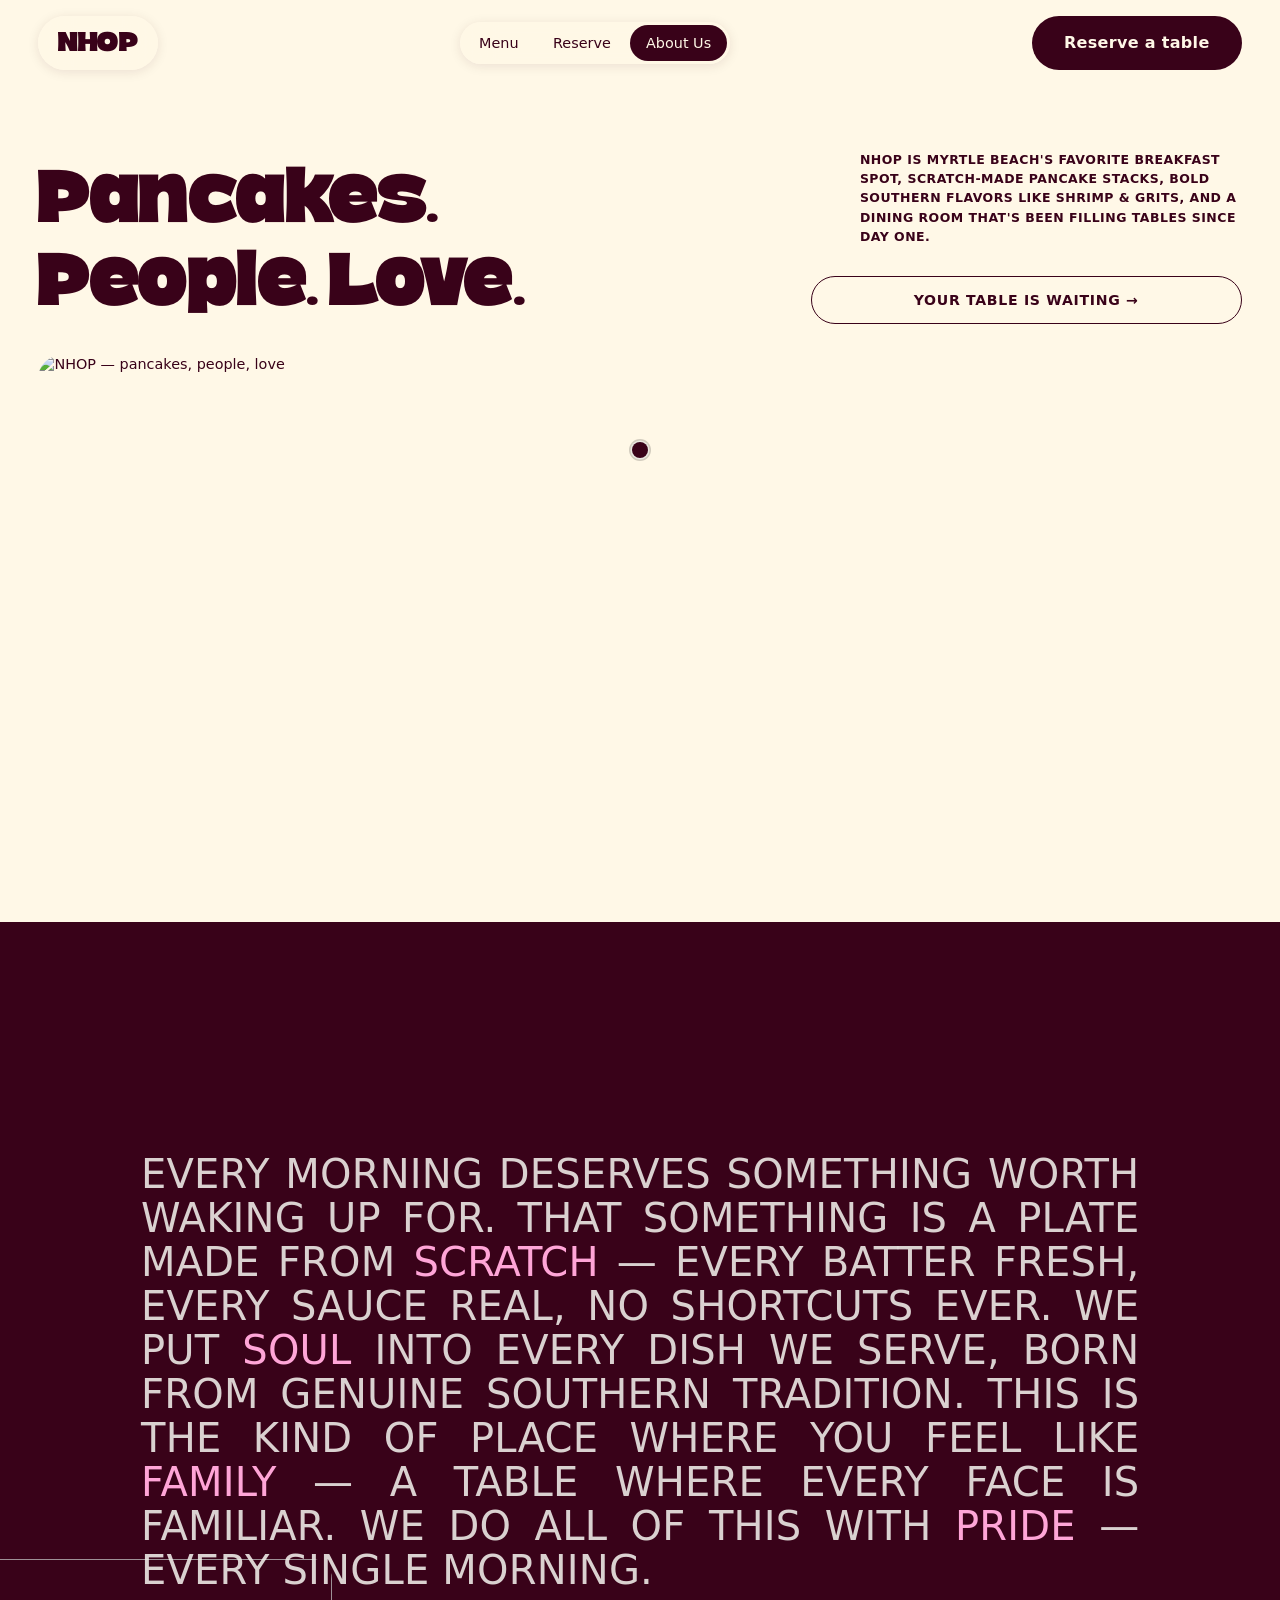
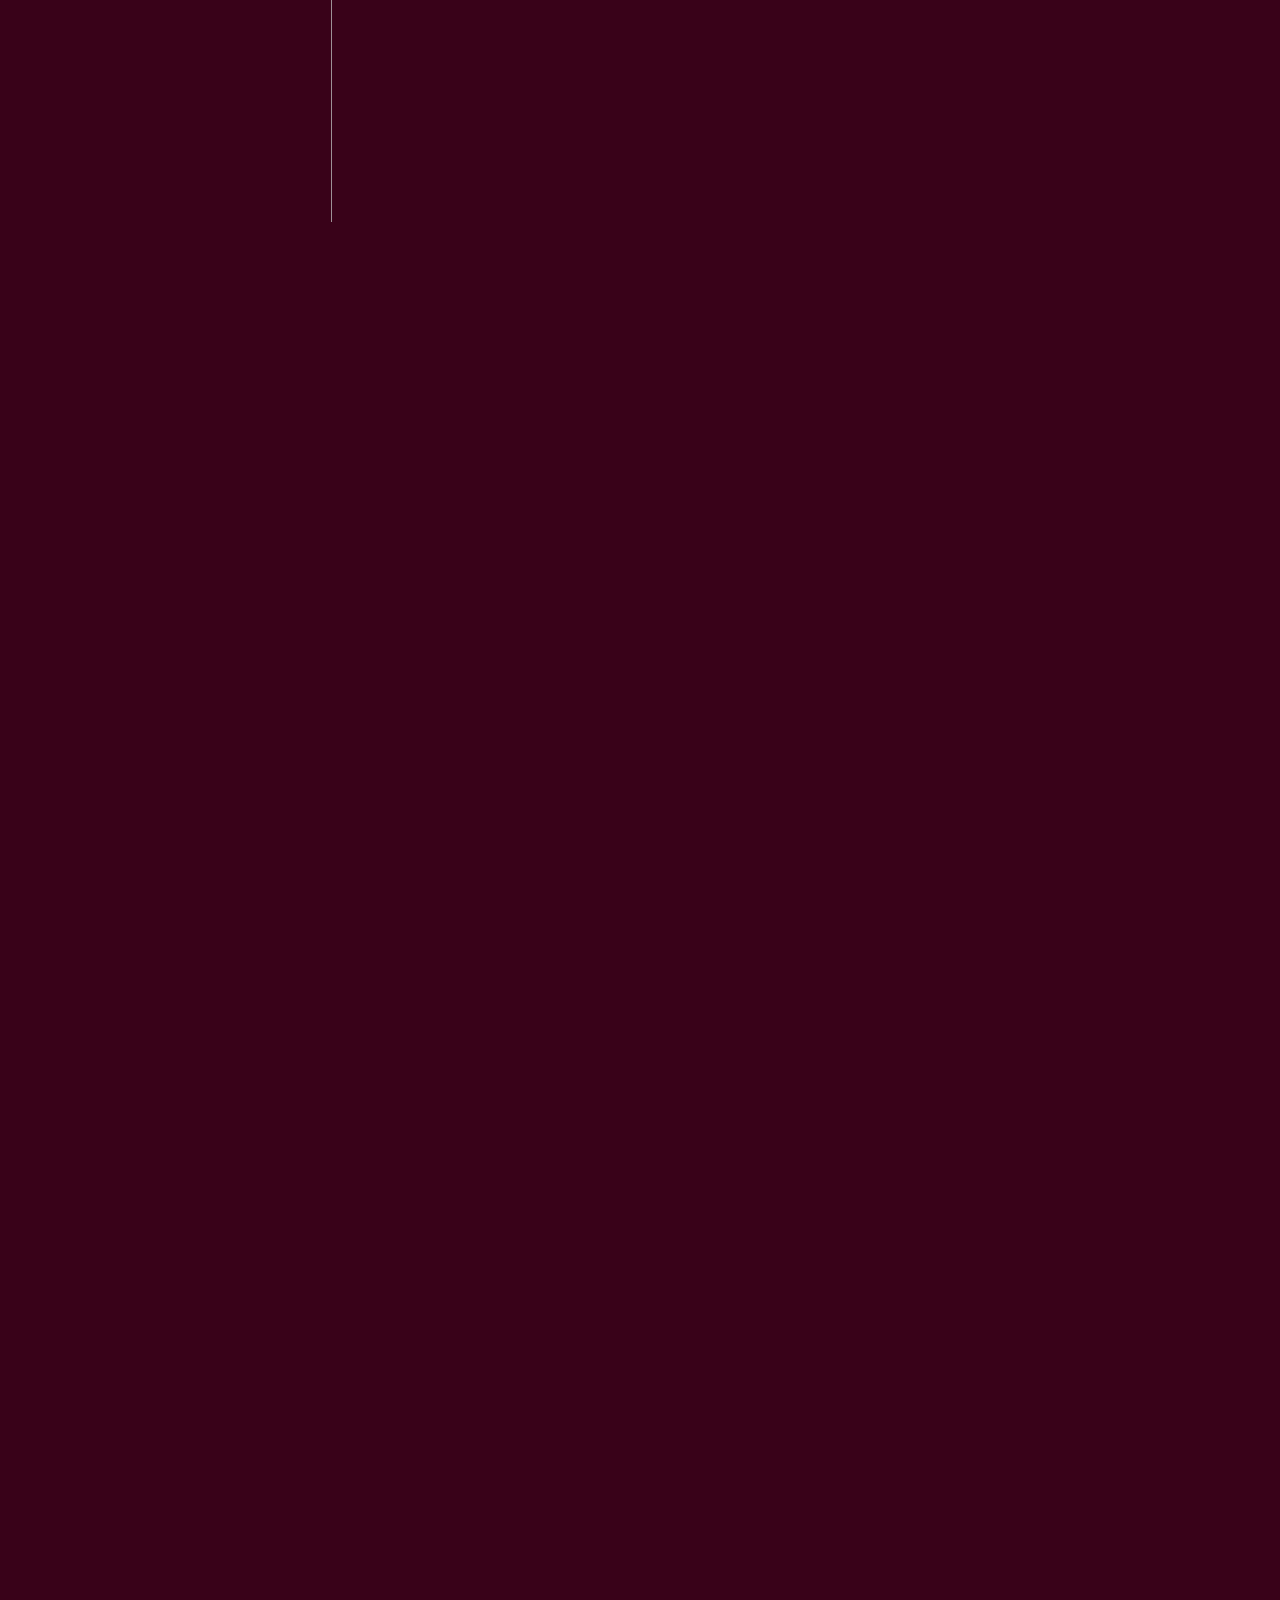
==== commit d9da04e5: "Add files via upload" ====
--- a/about.html
+++ b/about.html
@@ -2,72 +2,101 @@
 <html lang="en">
 <head>
   <meta charset="UTF-8" />
+  <style>@font-face{font-family:"Atomic Beers";src:url("./assets/fonts/AtomicBeers-Regular.woff2")format("woff2"),url("./assets/fonts/AtomicBeers-Regular.otf")format("opentype");font-weight:400;font-style:normal;font-display:block;}</style>
   <meta name="viewport" content="width=device-width, initial-scale=1.0" />
+  <meta name="theme-color" content="#ffffff">
   <title>About Us — National House of Pancakes</title>
+  <link rel="icon" href="./favicon.svg" type="image/svg+xml" />
 
   <link rel="preconnect" href="https://api.fontshare.com" crossorigin />
   <link rel="stylesheet" href="https://api.fontshare.com/v2/css?f[]=satoshi@400,500,700,900&display=swap" />
   <link rel="preconnect" href="https://fonts.googleapis.com" />
   <link rel="preconnect" href="https://fonts.gstatic.com" crossorigin />
   <link rel="stylesheet" href="https://fonts.googleapis.com/css2?family=Space+Mono:wght@400;700&family=Fraunces:wght@900&display=swap" />
+  <link rel="preload" href="./assets/fonts/AtomicBeers-Regular.woff2" as="font" type="font/woff2" />
+  <link rel="stylesheet" href="./styles/fonts.css" />
   <link rel="stylesheet" href="./styles/main.css" />
 
 <style>
-/* ══ PALETTE ══ */
+/* ══ Page-level scroll containment — prevents horizontal drag on mobile ══ */
+html { overscroll-behavior: none; }
+body { touch-action: pan-y; overscroll-behavior-x: none; }
+
+/* ══ PALETTE — Burgundy · Pink · Cream ══ */
 :root {
-  --color-burgundy: #861519;
-  --color-cream:    #F0EEE9;
-  --color-blue:     #D2E8FF;
-  --color-honey:    #FAE38E;
-  --bg-base:        #F0EEE9;
-  --bg-dark:        #861519;
-  --fg-base:        #861519;
-  --fg-on-dark:     #F0EEE9;
-  --fg-muted:       rgba(134,21,25,0.50);
-  --cta-bg-hover:   #5E0F12;
+  --color-burgundy: #390219;
+  --color-cream:    #FFF8E7;
+  --color-pink:     #FFA5D7;
+  --bg-base:        #FFF8E7;
+  --bg-dark:        #390219;
+  --bg-accent:      #FFA5D7;
+  --fg-base:        #390219;
+  --fg-on-dark:     #FFF8E7;
+  --fg-muted:       rgba(57,2,25,0.55);
+  --cta-bg-hover:   #5a0a28;
   --font-display:   "Atomic Beers","Fraunces",Georgia,serif;
   --font-body:      "Satoshi","Inter",system-ui,sans-serif;
 }
 
-/* ══ FOOTER OVERRIDES ══ */
-.footer { background: #F0EEE9 !important; color: #861519; position: relative; z-index: 100; }
-.footer__blob-svg path { fill: #D2E8FF !important; }
-.footer__hours-title,
-.footer__hours-time { color: #861519 !important; }
-.footer__hours-label { color: #861519 !important; opacity: 0.6; }
-.footer__hours-sep { background: rgba(134,21,25,0.2) !important; }
+/* ══ FOOTER OVERRIDES — burgundy bg, pink text, seamless transition from the section above ══ */
+.footer { background: #390219 !important; color: #FFA5D7 !important; position: relative; z-index: 100; }
+.footer__blob-svg path { fill: #FFA5D7 !important; }
+.footer__hours-title { color: #390219 !important; }
+.footer__hours-time { color: #390219 !important; }
+.footer__hours-label { color: rgba(57,2,25,0.60) !important; }
+.footer__hours-sep { background: rgba(57,2,25,0.20) !important; }
+.footer__info-heading { color: #FFA5D7 !important; border-bottom-color: rgba(255,165,215,0.30) !important; }
+.footer__info-address, .footer__info-text { color: rgba(255,165,215,0.80) !important; opacity: 1; }
+.footer__visit-link, .footer__contact-details a { color: #FFA5D7 !important; }
+.footer__info-col--center { border-color: rgba(255,165,215,0.22) !important; }
+.footer__social-btn { border-color: rgba(255,165,215,0.40) !important; color: #FFA5D7 !important; }
+.footer__social-btn:hover { background: #FFA5D7 !important; color: #390219 !important; border-color: #FFA5D7 !important; }
+.footer__bottom { border-top-color: rgba(255,165,215,0.22) !important; color: rgba(255,165,215,0.55) !important; }
 
 /* ══ NAV OVERRIDE ══ */
 #nav {
   position: sticky !important;
   top: 0 !important;
-  z-index: 300 !important;
-  background: var(--color-cream) !important;
+  z-index: 600 !important;
+  background: transparent !important;
+}
+#nav.nav--on-dark .btn {
+  background: #FFF8E7 !important;
+  color: #390219 !important;
+}
+#nav.nav--on-dark .btn:hover {
+  background: rgba(255,248,231,0.88) !important;
 }
 #nav .nav__logo {
   color: var(--fg-base) !important;
-  background: rgba(240,238,233,0.92) !important;
+  background: rgba(255,248,231,0.92) !important;
   backdrop-filter: blur(16px) !important;
   -webkit-backdrop-filter: blur(16px) !important;
   padding: 0.5rem 1.25rem !important;
   border-radius: 999px !important;
-  box-shadow: 0 2px 12px rgba(134,21,25,0.10) !important;
-}
-#nav .nav__links a {
-  color: var(--fg-base) !important;
-  background: rgba(240,238,233,0.92) !important;
+  box-shadow: 0 2px 12px rgba(57,2,25,0.10) !important;
+}
+#nav .nav__links {
+  background: rgba(255,248,231,0.92) !important;
   backdrop-filter: blur(16px) !important;
   -webkit-backdrop-filter: blur(16px) !important;
-  border-radius: 999px !important;
-  box-shadow: 0 2px 12px rgba(134,21,25,0.10) !important;
+  box-shadow: 0 2px 12px rgba(57,2,25,0.10) !important;
+}
+#nav .nav__links a {
+  color: #390219 !important;
+  background: transparent !important;
+  backdrop-filter: none !important;
+  -webkit-backdrop-filter: none !important;
+  box-shadow: none !important;
+  overflow: hidden !important;
 }
 #nav .nav__links a.about-active {
-  background: var(--fg-base) !important;
-  color: var(--fg-on-dark) !important;
+  background: #390219 !important;
+  color: #FFF8E7 !important;
   pointer-events: none;
 }
 #nav .nav__links a:not(.about-active):hover {
-  background: var(--color-honey) !important;
+  background: transparent !important;
 }
 
 /* ══ BASE ══ */
@@ -128,7 +157,7 @@
   margin: 0;
 }
 .ss-w { display: inline; color: rgba(240,238,233,0.88); will-change: opacity; font-weight: 500; font-family: var(--font-body); font-size: inherit; }
-.ss-w.key { position: relative; color: var(--color-honey) !important; font-weight: 500 !important; font-family: var(--font-body) !important; font-size: inherit !important; background: none !important; background-color: transparent !important; padding: 0 !important; border-radius: 0 !important; box-shadow: none !important; text-decoration: none !important; }
+.ss-w.key { position: relative; color: var(--color-pink) !important; font-weight: 500 !important; font-family: var(--font-body) !important; font-size: inherit !important; background: none !important; background-color: transparent !important; padding: 0 !important; border-radius: 0 !important; box-shadow: none !important; text-decoration: none !important; }
 .ss-keys {
   /* always a fixed overlay — now lives outside ss-pin, no clipping risk */
   position: fixed;
@@ -152,7 +181,7 @@
   font-weight: 800;
   letter-spacing: 0.16em;
   text-transform: uppercase;
-  color: rgba(134, 21, 25, 0.6);
+  color: rgba(57, 2, 25, 0.6);
   margin: 0;
   white-space: nowrap;
   opacity: 0;
@@ -165,7 +194,7 @@
   /* min(5.5vw, 14vh) ensures all 4 words always fit regardless of viewport height */
   font-size: clamp(2rem, min(5.5vw, 14vh), 5.2rem);
   font-weight: 700;
-  color: var(--color-honey);
+  color: var(--color-pink);
   line-height: 1.0;
   letter-spacing: 0.04em;
   text-transform: uppercase;
@@ -230,8 +259,23 @@
 /* ══════════════════════════════
    3. VALUES  (scattered card deck)
 ══════════════════════════════ */
+/*
+  SCROLL TRAVEL KNOB — change --values-travel to adjust how far the user
+  scrolls through the values section (words → waffle CTA).
+  40vh = ~320px at 800px viewport → smooth scroll-driven animation, no "hung" feeling.
+*/
+:root { --values-travel: 12vh; }
+
+/* Desktop: the values block is held on screen by FIXED elements (words/cards/button),
+   so the in-flow section doesn't need to be a full viewport tall. A shorter section
+   means the footer arrives ~45vh sooner — kills the "scrolling but nothing happens"
+   stretch. Mobile keeps its own heights below. */
+@media (min-width: 861px) {
+  .values-outer { height: 68vh !important; }
+}
+
 .values-outer {
-  height: 120vh; /* 100vh sticky + 20vh buffer then normal scroll */
+  height: calc(100vh + var(--values-travel)); /* sticky 100vh + travel */
   position: relative;
   z-index: 10;
 }
@@ -247,104 +291,187 @@
   display: none; /* replaced by ss-eyebrow */
 }
 
-/* ── Deck container ── */
+/* ── BounceCards deck container ── */
 .value-deck {
   position: absolute;
   inset: 0;
+  display: flex;
+  align-items: center;
+  justify-content: center;
   pointer-events: none;
-}
-
-/* ── Individual card ── */
-.value-card {
+  z-index: 51;
+}
+
+/* ── Individual photo card ── */
+.bc-card {
   position: absolute;
-  width: clamp(200px, 18vw, 260px);
-  background: var(--color-cream);
-  border-radius: 20px;
-  padding: 1.8rem 1.6rem 1.5rem;
-  display: flex;
-  flex-direction: column;
-  justify-content: space-between;
-  gap: 1.4rem;
-  box-shadow: 0 8px 36px rgba(134,21,25,0.13), 0 1px 2px rgba(134,21,25,0.06);
+  width: clamp(155px, 13vw, 205px);
+  aspect-ratio: 1;
+  border: 4px solid #FFF8E7;
+  border-radius: 22px;
+  overflow: hidden;
+  box-shadow: 0 10px 36px rgba(57,2,25,0.30), 0 2px 8px rgba(0,0,0,0.15);
   pointer-events: auto;
-  cursor: default;
-  z-index: 51; /* above ss-keys big text (z-50) */
-  opacity: 0;
-  /* Appear animation: slide up from below + opacity */
-  transition: opacity 0.55s ease,
-              transform 0.75s cubic-bezier(0.16, 1, 0.3, 1),
-              box-shadow 0.2s ease;
-}
-/* Scattered positions — initially 70px below final spot */
-.value-card:nth-child(1) {
-  left: 17%;  top: 54%;
-  transform: translate(-50%, calc(-50% + 70px)) rotate(-9deg);
-  transition-delay: 0s;
-}
-.value-card:nth-child(2) {
-  left: 33%; top: 26%;
-  transform: translate(-50%, calc(-50% + 70px)) rotate(5deg);
-  transition-delay: 0.14s;
-}
-.value-card:nth-child(3) {
-  left: 69%; top: 66%;
-  transform: translate(-50%, calc(-50% + 70px)) rotate(-5deg);
-  transition-delay: 0.28s;
-}
-.value-card:nth-child(4) {
-  left: 84%; top: 30%;
-  transform: translate(-50%, calc(-50% + 70px)) rotate(8deg);
-  transition-delay: 0.42s;
-}
-
-/* Spread state — cards slide up into position */
-.value-deck.is-spread .value-card              { opacity: 1; }
-.value-deck.is-spread .value-card:nth-child(1) { transform: translate(-50%, -50%) rotate(-9deg); }
-.value-deck.is-spread .value-card:nth-child(2) { transform: translate(-50%, -50%) rotate(5deg);  }
-.value-deck.is-spread .value-card:nth-child(3) { transform: translate(-50%, -50%) rotate(-5deg); }
-.value-deck.is-spread .value-card:nth-child(4) { transform: translate(-50%, -50%) rotate(8deg);  }
-
-/* Hover: lift and straighten */
-.value-deck.is-spread .value-card:hover {
-  transform: translate(-50%, -52%) rotate(0deg) scale(1.06) !important;
-  box-shadow: 0 20px 52px rgba(134,21,25,0.22);
-  transition-delay: 0s !important;
-}
-
-/* ── Card content ── */
-.vc-tag {
-  font-family: var(--font-body);
-  font-size: 0.6rem;
-  font-weight: 700;
-  letter-spacing: 0.18em;
-  text-transform: uppercase;
-  color: rgba(134,21,25,0.35);
-  margin: 0;
-}
-.vc-word {
-  font-family: var(--font-body);
-  font-size: clamp(1.25rem, 1.9vw, 1.9rem);
-  font-weight: 800;
-  color: var(--fg-base);
-  line-height: 1.05;
-  letter-spacing: -0.01em;
+  cursor: pointer;
+}
+
+.bc-card img {
+  width: 100%;
+  height: 100%;
+  object-fit: cover;
   display: block;
-  flex: 1;
-}
-.vc-desc {
-  font-family: var(--font-body);
-  font-size: clamp(0.78rem, 0.85vw, 0.88rem);
-  font-weight: 500;
-  color: rgba(134,21,25,0.6);
-  line-height: 1.55;
-  margin: 0;
+  pointer-events: none;
 }
 
 @media (max-width: 860px) {
-  .value-deck { display: flex; flex-direction: column; gap: 1rem;
-                align-items: center; justify-content: center; padding: 2rem; }
-  .value-card  { position: static; transform: none !important;
-                 width: min(90vw, 340px); opacity: 1 !important; }
+  .bc-card {
+    width: clamp(85px, 22vw, 105px);
+    border-radius: 16px;
+    border-width: 3px;
+  }
+}
+
+/* ══════════════════════════════
+   FLOWING MENU — #ssk-hover overlay strips on hover, desktop only
+   ss-keys--interactive class added by JS when in sub-phase A
+══════════════════════════════ */
+
+/* ssk-hover: fixed overlay, hidden until sub-phase A activates it */
+#ssk-hover {
+  display: none !important; /* marquee strips removed */
+}
+
+@media (min-width: 861px) {
+  /* Interactive mode: pointer-events on each word, extended hit area via ::before */
+  .ss-keys--interactive .ss-key {
+    pointer-events: auto;
+    cursor: pointer;
+  }
+  .ss-keys--interactive .ss-key::before {
+    content: '';
+    position: absolute;
+    left: -50vw;
+    right: -50vw;
+    top: -14px;
+    bottom: -14px;
+  }
+
+  /* Clip: fixed to the word's row — overflow:hidden keeps strip inside its own bounds */
+  .ssk-clip {
+    position: absolute;
+    left: 0; right: 0;
+    overflow: hidden;
+    /* top + height set by JS to match each word's row */
+  }
+  /* Strip: fills clip exactly; GSAP slides it in/out via translateY */
+  .ssk-strip {
+    position: absolute;
+    inset: 0;
+    background: #390219;
+    transform: translateY(105%);
+    will-change: transform;
+  }
+  .ssk-strip-inner {
+    display: flex;
+    align-items: center;
+    gap: clamp(1.5rem, 2.5vw, 2.8rem);
+    padding: 0 clamp(1rem, 2vw, 2rem);
+    height: 100%;
+    white-space: nowrap;
+    will-change: transform;
+  }
+  @keyframes skmLeft  { from { transform: translateX(0);    } to { transform: translateX(-50%); } }
+  @keyframes skmRight { from { transform: translateX(-50%); } to { transform: translateX(0);    } }
+  .ssk-clip:nth-child(odd)  .ssk-strip-inner { animation: skmLeft  22s linear infinite; }
+  .ssk-clip:nth-child(even) .ssk-strip-inner { animation: skmRight 22s linear infinite; }
+  .ssk-strip-part {
+    display: inline-flex;
+    align-items: center;
+    gap: 1.1rem;
+    flex-shrink: 0;
+  }
+  .ssk-strip-part span {
+    font-family: var(--font-body);
+    font-size: clamp(1rem, min(2vw, 4.5vh), 1.9rem);
+    font-weight: 400;
+    color: #FFF8E7;
+    letter-spacing: 0.04em;
+    text-transform: uppercase;
+    line-height: 1;
+    white-space: nowrap;
+  }
+  .ssk-strip-img {
+    width: clamp(180px, 18vw, 260px);
+    height: clamp(80px, 9vh, 110px);
+    object-fit: cover;
+    border-radius: 999px;
+    flex-shrink: 0;
+    display: block;
+  }
+}
+
+/* ══════════════════════════════
+   MOBILE TAP STRIPS — mirror of desktop hover, touch only
+══════════════════════════════ */
+@media (max-width: 860px) {
+  /* Enable tap on words — override default pointer-events:none */
+  .ss-keys.ss-keys--fixed .ss-key {
+    pointer-events: auto;
+    cursor: pointer;
+  }
+
+  #ssk-hover.is-active { display: block; pointer-events: none; }
+
+  .ssk-clip {
+    position: fixed;
+    left: 0; right: 0;
+    overflow: hidden;
+    z-index: 57;
+    pointer-events: auto;
+  }
+  .ssk-strip {
+    position: absolute;
+    inset: 0;
+    background: #390219;
+    transform: translateY(105%);
+    will-change: transform;
+    display: flex;
+    align-items: center;
+    overflow: hidden;
+  }
+  .ssk-strip-inner {
+    display: flex;
+    align-items: center;
+    gap: 1.4rem;
+    padding: 0 1rem;
+    height: 100%;
+    white-space: nowrap;
+    will-change: transform;
+    flex-shrink: 0;
+  }
+  .ssk-clip:nth-child(odd)  .ssk-strip-inner { animation: skmLeftMob  18s linear infinite; }
+  .ssk-clip:nth-child(even) .ssk-strip-inner { animation: skmRightMob 18s linear infinite; }
+  @keyframes skmLeftMob  { from { transform: translateX(0); }    to { transform: translateX(-50%); } }
+  @keyframes skmRightMob { from { transform: translateX(-50%); } to { transform: translateX(0); } }
+  .ssk-strip-part {
+    display: inline-flex;
+    align-items: center;
+    gap: 0.75rem;
+    flex-shrink: 0;
+  }
+  .ssk-strip-img {
+    width: 72px; height: 44px;
+    object-fit: cover;
+    border-radius: 999px;
+    flex-shrink: 0;
+    display: block;
+  }
+  .ssk-strip-part span {
+    font-size: 0.82rem; font-weight: 500;
+    color: #FFF8E7;
+    text-transform: uppercase;
+    letter-spacing: 0.07em;
+  }
 }
 
 /* ══════════════════════════════
@@ -496,12 +623,13 @@
   justify-content: center;
   flex-shrink: 0;
   padding-bottom: 0.4rem;
+  margin-top: 1rem;
 }
 .about-hero__btn {
   display: inline-flex;
   align-items: center;
   gap: 0.4rem;
-  background: var(--color-honey);
+  background: var(--color-pink);
   color: var(--fg-base);
   border-radius: 999px;
   padding: 0.85rem 2rem;
@@ -515,49 +643,226 @@
   transition: background 140ms, transform 100ms;
 }
 .about-hero__btn:hover {
-  background: #f5d55a;
+  background: #390219;
+  color: #FFF8E7;
   transform: translateY(-2px);
+}
+
+/* ══ MOBILE HERO OVERRIDES ══ */
+@media (max-width: 860px) {
+  /* Opening hours closer to the values block: shorter blob, title near its top.
+     Static layout change only — no scroll-relative movement. */
+  .footer__blob { height: clamp(170px, 46vw, 250px) !important; }
+  .footer__blob-inner {
+    justify-content: flex-start !important;
+    padding-top: clamp(10px, 3vw, 18px) !important;
+    height: 78% !important;
+  }
+
+  .about-hero__inner {
+    padding-top: clamp(0.75rem, 2vh, 1.5rem);
+  }
+  .about-hero__headline {
+    font-size: clamp(3.2rem, 11vw, 4.5rem);
+  }
+  .about-hero__right {
+    padding-inline: 0.5rem;
+  }
+  .about-hero__photo-wrap img {
+    object-position: 70% 30%;
+  }
+  .about-hero__sub {
+    text-align: center;
+  }
+  .about-hero__btn {
+    background: var(--bg-base);
+    color: var(--fg-base);
+    border: 1.5px solid var(--fg-base);
+  }
+  .about-hero__btn:hover {
+    background: #390219;
+    color: #FFF8E7;
+    border-color: #390219;
+  }
+}
+
+/* ══ DESKTOP HERO LAYOUT ══ */
+@media (min-width: 861px) {
+  .about-hero__mobile-br { display: none; }
+  .about-hero__inner {
+    display: grid;
+    grid-template-columns: 1fr 1fr;
+    grid-template-rows: auto 1fr;
+    grid-template-areas:
+      "title right"
+      "photo photo";
+    align-items: start;
+    column-gap: clamp(2rem, 4vw, 5rem);
+    row-gap: clamp(1.5rem, 2.5vh, 2.5rem);
+    padding-bottom: clamp(2rem, 4vh, 4rem);
+  }
+  .about-hero__headline {
+    grid-area: title;
+    text-align: left;
+    align-self: center;
+    line-height: 1.08;
+  }
+  .about-hero__right {
+    grid-area: right;
+    display: flex;
+    flex-direction: column;
+    align-items: flex-end;
+    gap: 0.85rem;
+    align-self: center;
+    width: 100%;
+  }
+  .about-hero__sub {
+    text-align: left;
+    width: 100%;
+    max-width: 44ch;
+  }
+  .about-hero__cta {
+    justify-content: flex-end;
+    width: 100%;
+  }
+  .about-hero__cta .about-hero__btn {
+    width: 44ch;
+    justify-content: center;
+    background: var(--bg-base);
+    color: var(--fg-base);
+    border: 1.5px solid var(--fg-base);
+  }
+  .about-hero__cta .about-hero__btn:hover {
+    background: #390219;
+    color: #FFF8E7;
+    border-color: #390219;
+  }
+  .about-hero__photo-wrap {
+    grid-area: photo;
+    max-height: none;
+    height: clamp(400px, 55vh, 640px);
+  }
 }
 
 /* ══ RESPONSIVE ══ */
 @media (max-width: 860px) {
-  .ss-text { max-width: 90vw; }
-  .ss-photo { display: none; }
+  /* scroll-story — taller = slower, smoother scroll-driven animation */
+  .scroll-story { height: 450vh; }
+  .ss-text { max-width: 92vw; }
+  .ss-para {
+    font-size: 1.95rem;
+    line-height: 1.18;
+    letter-spacing: 0;
+  }
+  .ss-key { font-size: clamp(1.6rem, 10vw, 3rem); }
+
+  /* On mobile, .values-outer (z-index:10) overlaps scroll-story via margin-top:-90vh.
+     Without a z-index on .ss-pin, photos render BEHIND the dark .values background
+     and become invisible mid-animation. Fix: raise .ss-pin above values-outer. */
+  .ss-pin { overflow: visible; z-index: 20; }
+
+  /* photos: visible on mobile, smaller, peek from sides */
+  .ss-photo {
+    width: clamp(100px, 36vw, 150px);
+    height: clamp(130px, 48vw, 200px);
+  }
+  /* Photos 2 & 3 start hidden — JS sets their opacity when animating.
+     Prevents flash at default CSS position before JS initialises them. */
+  .ss-photo--2,
+  .ss-photo--3 { opacity: 0; }
+  /* Photo 3 mobile: iOS ignores bottom: X on abs children inside position:sticky once
+     will-change:transform promotes them to compositor layers — the element snaps to top:0.
+     Fix: use explicit top positioning (iOS respects top on compositor layers correctly). */
+  .ss-photo--3 {
+    bottom: auto !important;
+    top: calc(100% - clamp(130px, 48vw, 200px)) !important;
+  }
+
+  /* value cards shown on mobile too — JS handles sizing */
+
+  /* values section — increased travel so cards stay visible longer before waffle.
+     80vh travel (175vh - 100vh) gives ~25vh of card-phase + 55vh of waffle-phase. */
+  .values-outer { height: 130vh; margin-top: -90vh; }
+
+  /* other sections */
   .story { grid-template-columns: 1fr; }
   .story__photo { min-height: 55vw; order: -1; }
   .values__grid { grid-template-columns: repeat(2, 1fr); }
   .contact__inner { grid-template-columns: 1fr; gap: 2.5rem; }
 }
 @media (max-width: 540px) {
+  .scroll-story { height: 320vh; }
+  /* 110vh travel (210vh - 100vh): cards visible for ~44vh (40%), waffle transition over 66vh */
+  .values-outer { height: 130vh; margin-top: -90vh; }
+  .ss-para { font-size: 1.48rem; line-height: 1.22; hyphens: auto; -webkit-hyphens: auto; }
+  .ss-key { font-size: clamp(1.48rem, 10vw, 2.8rem); }
+  .ss-dash { display: none; }
   .values__grid { grid-template-columns: 1fr; }
-}
-</style>
-</head>
+
+  /* mobile CTA rows: hide 4-word layout, show single centered rows */
+  #ctaW1, #ctaW2, #ctaW3, #ctaW4 { display: none !important; }
+  .cta-row-mobile-wrap { display: block !important; }
+}
+</style></head>
 <body>
+
+<div class="cursor" aria-hidden="true"></div>
 
 <!-- ══ NAV ══ -->
 <header class="nav nav--scrolled" id="nav">
   <div class="container nav__inner">
     <a href="index.html" class="nav__logo" aria-label="NHOP home">NHOP</a>
     <nav class="nav__links" aria-label="Primary">
-      <a href="menu.html">Menu</a>
-      <a href="reviews.html">Reviews</a>
-      <a href="about.html" class="about-active">About Us</a>
+      <a href="menu.html">
+        <span class="hover-circle" aria-hidden="true"></span>
+        <span class="label-stack">
+          <span class="pill-label">Menu</span>
+          <span class="pill-label-hover" aria-hidden="true">Menu</span>
+        </span>
+      </a>
+      <a href="reserve.html">
+        <span class="hover-circle" aria-hidden="true"></span>
+        <span class="label-stack">
+          <span class="pill-label">Reserve</span>
+          <span class="pill-label-hover" aria-hidden="true">Reserve</span>
+        </span>
+      </a>
+      <a href="about.html" class="about-active">
+        <span class="label-stack">
+          <span class="pill-label">About Us</span>
+        </span>
+      </a>
     </nav>
-    <a href="#" class="btn" data-open-reserve>Reserve a table</a>
+    <a href="reserve.html" class="btn">Reserve a table</a>
+    <button class="nav__burger" aria-label="Open menu" aria-expanded="false">
+      <span></span><span></span>
+    </button>
   </div>
 </header>
+
+<!-- ── Mobile Bubble Menu Overlay (hidden on desktop, shown by JS on mobile) ── -->
+<div id="bubble-overlay" class="bubble-overlay" aria-hidden="true" role="dialog" aria-label="Navigation">
+  <ul class="bubble-pill-list">
+    <li><a href="index.html"  class="bubble-pill"           ><span class="bubble-pill__label">Home</span></a></li>
+    <li><a href="menu.html"   class="bubble-pill"           ><span class="bubble-pill__label">Menu</span></a></li>
+    <li><a href="reserve.html"class="bubble-pill"           ><span class="bubble-pill__label">Reserve</span></a></li>
+    <li><a href="about.html"  class="bubble-pill is-active" ><span class="bubble-pill__label">About Us</span></a></li>
+  </ul>
+</div>
+<script src="https://cdnjs.cloudflare.com/ajax/libs/gsap/3.12.5/gsap.min.js"></script>
 
 <!-- ══ 0. ABOUT HERO ══ -->
 <section class="about-hero">
   <div class="about-hero__inner">
-    <h1 class="about-hero__headline">Pancakes. People. Love.</h1>
+    <h1 class="about-hero__headline">Pancakes.<br class="about-hero__mobile-br"> People. Love.</h1>
     <div class="about-hero__photo-wrap">
       <img src="https://res.cloudinary.com/dksohsy0i/image/upload/v1777842627/hf_20260503_210156_e8f87208-0ed9-40cd-894e-679f23e9d2dc_rwqdmi.png" alt="NHOP — pancakes, people, love" />
     </div>
-    <p class="about-hero__sub">NHOP is Myrtle Beach's favorite breakfast spot — scratch-made pancake stacks, bold Southern flavors like Shrimp &amp; Grits, and a dining room that's been filling tables since day one. No shortcuts. No freezers. Just real food, cooked to order, every single morning. Pull up a chair. Your table is waiting.</p>
-    <div class="about-hero__cta">
-      <a href="#" class="about-hero__btn" data-open-reserve>Reserve a table →</a>
+    <div class="about-hero__right">
+      <p class="about-hero__sub">NHOP is Myrtle Beach's favorite breakfast spot, scratch-made pancake stacks, bold Southern flavors like Shrimp &amp; Grits, and a dining room that's been filling tables since day one.</p>
+      <div class="about-hero__cta">
+        <a href="reserve.html" class="about-hero__btn">Your table is waiting →</a>
+      </div>
     </div>
   </div>
 </section>
@@ -575,17 +880,18 @@
       <img src="https://res.cloudinary.com/dksohsy0i/image/upload/v1777217179/hf_20260423_203737_e9cdad94-0702-4e68-83c5-fb30a6837ba9_1_it24z4.png" alt="" aria-hidden="true" />
     </div>
     <div class="ss-photo ss-photo--3">
-      <img src="https://res.cloudinary.com/dksohsy0i/image/upload/v1777507506/hf_20260430_000351_860f83cf-3445-4155-beb2-ca1d84cfa9e8_qcy6ub.png" alt="" aria-hidden="true" />
+      <img src="https://res.cloudinary.com/dksohsy0i/image/upload/v1780519757/u3379868971_no_messy_table_--ar_9151_--sref_httpss.mj.runMWbc_a545a629-a667-49f8-901e-daf28e1c3c32_0_z2hzam.png" alt="" aria-hidden="true" />
     </div>
 
     <div class="ss-text">
-      <p class="ss-para" id="ss-para"><span class="ss-w">EVERY</span> <span class="ss-w">MORNING</span> <span class="ss-w">DESERVES</span> <span class="ss-w">SOMETHING</span> <span class="ss-w">WORTH</span> <span class="ss-w">WAKING</span> <span class="ss-w">UP</span> <span class="ss-w">FOR.</span> <span class="ss-w">THAT</span> <span class="ss-w">SOMETHING</span> <span class="ss-w">IS</span> <span class="ss-w">A</span> <span class="ss-w">PLATE</span> <span class="ss-w">MADE</span> <span class="ss-w">FROM</span> <span class="ss-w key">SCRATCH</span> <span class="ss-w">—</span> <span class="ss-w">EVERY</span> <span class="ss-w">BATTER</span> <span class="ss-w">FRESH,</span> <span class="ss-w">EVERY</span> <span class="ss-w">SAUCE</span> <span class="ss-w">REAL,</span> <span class="ss-w">NO</span> <span class="ss-w">SHORTCUTS</span> <span class="ss-w">EVER.</span> <span class="ss-w">WE</span> <span class="ss-w">PUT</span> <span class="ss-w key">SOUL</span> <span class="ss-w">INTO</span> <span class="ss-w">EVERY</span> <span class="ss-w">DISH</span> <span class="ss-w">WE</span> <span class="ss-w">SERVE,</span> <span class="ss-w">BORN</span> <span class="ss-w">FROM</span> <span class="ss-w">GENUINE</span> <span class="ss-w">SOUTHERN</span> <span class="ss-w">TRADITION.</span> <span class="ss-w">THIS</span> <span class="ss-w">IS</span> <span class="ss-w">THE</span> <span class="ss-w">KIND</span> <span class="ss-w">OF</span> <span class="ss-w">PLACE</span> <span class="ss-w">WHERE</span> <span class="ss-w">YOU</span> <span class="ss-w">FEEL</span> <span class="ss-w">LIKE</span> <span class="ss-w key">FAMILY</span> <span class="ss-w">—</span> <span class="ss-w">A</span> <span class="ss-w">TABLE</span> <span class="ss-w">WHERE</span> <span class="ss-w">EVERY</span> <span class="ss-w">FACE</span> <span class="ss-w">IS</span> <span class="ss-w">FAMILIAR.</span> <span class="ss-w">WE</span> <span class="ss-w">DO</span> <span class="ss-w">ALL</span> <span class="ss-w">OF</span> <span class="ss-w">THIS</span> <span class="ss-w">WITH</span> <span class="ss-w key">PRIDE</span> <span class="ss-w">—</span> <span class="ss-w">EVERY</span> <span class="ss-w">SINGLE</span> <span class="ss-w">MORNING.</span></p>
+      <p class="ss-para" id="ss-para"><span class="ss-w">EVERY</span> <span class="ss-w">MORNING</span> <span class="ss-w">DESERVES</span> <span class="ss-w">SOMETHING</span> <span class="ss-w">WORTH</span> <span class="ss-w">WAKING</span> <span class="ss-w">UP</span> <span class="ss-w">FOR.</span> <span class="ss-w">THAT</span> <span class="ss-w">SOMETHING</span> <span class="ss-w">IS</span> <span class="ss-w">A</span> <span class="ss-w">PLATE</span> <span class="ss-w">MADE</span> <span class="ss-w">FROM</span> <span class="ss-w key">SCRATCH</span> <span class="ss-w ss-dash">—</span> <span class="ss-w">EVERY</span> <span class="ss-w">BATTER</span> <span class="ss-w">FRESH,</span> <span class="ss-w">EVERY</span> <span class="ss-w">SAUCE</span> <span class="ss-w">REAL,</span> <span class="ss-w">NO</span> <span class="ss-w">SHORTCUTS</span> <span class="ss-w">EVER.</span> <span class="ss-w">WE</span> <span class="ss-w">PUT</span> <span class="ss-w key">SOUL</span> <span class="ss-w">INTO</span> <span class="ss-w">EVERY</span> <span class="ss-w">DISH</span> <span class="ss-w">WE</span> <span class="ss-w">SERVE,</span> <span class="ss-w">BORN</span> <span class="ss-w">FROM</span> <span class="ss-w">GENUINE</span> <span class="ss-w">SOUTHERN</span> <span class="ss-w">TRADITION.</span> <span class="ss-w">THIS</span> <span class="ss-w">IS</span> <span class="ss-w">THE</span> <span class="ss-w">KIND</span> <span class="ss-w">OF</span> <span class="ss-w">PLACE</span> <span class="ss-w">WHERE</span> <span class="ss-w">YOU</span> <span class="ss-w">FEEL</span> <span class="ss-w">LIKE</span> <span class="ss-w key">FAMILY</span> <span class="ss-w ss-dash">—</span> <span class="ss-w">A</span> <span class="ss-w">TABLE</span> <span class="ss-w">WHERE</span> <span class="ss-w">EVERY</span> <span class="ss-w">FACE</span> <span class="ss-w">IS</span> <span class="ss-w">FAMILIAR.</span> <span class="ss-w">WE</span> <span class="ss-w">DO</span> <span class="ss-w">ALL</span> <span class="ss-w">OF</span> <span class="ss-w">THIS</span> <span class="ss-w">WITH</span> <span class="ss-w key">PRIDE</span> <span class="ss-w ss-dash">—</span> <span class="ss-w">EVERY</span> <span class="ss-w">SINGLE</span> <span class="ss-w">MORNING.</span></p>
     </div>
 
   </div><!-- end .ss-pin -->
 </section>
 
-<!-- ss-keys lives OUTSIDE ss-pin so overflow:clip never clips it -->
+<!-- ss-keys lives OUTSIDE ss-pin so overflow:clip never clips it.
+     In sub-phase A, words stay centered; #ssk-hover strips overlay them on hover (desktop only). -->
 <div class="ss-keys" id="ss-keys" aria-hidden="true">
   <div class="ss-key">SCRATCH</div>
   <div class="ss-key">SOUL</div>
@@ -595,6 +901,79 @@
 <!-- eyebrow is fully independent — positioned by JS, never affects word layout -->
 <p class="ss-eyebrow" id="ss-eyebrow" aria-hidden="true">Four things we never compromise on</p>
 
+<!-- FlowingMenu hover overlay: each .ssk-clip clips its .ssk-strip to the word's row, desktop only -->
+<div id="ssk-hover" aria-hidden="true">
+
+  <div class="ssk-clip" data-idx="0">
+    <div class="ssk-strip">
+      <div class="ssk-strip-inner">
+        <div class="ssk-strip-part"><img class="ssk-strip-img" src="https://res.cloudinary.com/dksohsy0i/image/upload/v1778796823/Crab_omelet_vapzm3.png" alt="" /><span>Fresh batter every morning</span></div>
+        <div class="ssk-strip-part"><img class="ssk-strip-img" src="https://res.cloudinary.com/dksohsy0i/image/upload/v1778796823/Crab_omelet_vapzm3.png" alt="" /><span>Fresh batter every morning</span></div>
+        <div class="ssk-strip-part"><img class="ssk-strip-img" src="https://res.cloudinary.com/dksohsy0i/image/upload/v1778796823/Crab_omelet_vapzm3.png" alt="" /><span>Fresh batter every morning</span></div>
+        <div class="ssk-strip-part"><img class="ssk-strip-img" src="https://res.cloudinary.com/dksohsy0i/image/upload/v1778796823/Crab_omelet_vapzm3.png" alt="" /><span>Fresh batter every morning</span></div>
+        <div class="ssk-strip-part"><img class="ssk-strip-img" src="https://res.cloudinary.com/dksohsy0i/image/upload/v1778796823/Crab_omelet_vapzm3.png" alt="" /><span>Fresh batter every morning</span></div>
+        <div class="ssk-strip-part"><img class="ssk-strip-img" src="https://res.cloudinary.com/dksohsy0i/image/upload/v1778796823/Crab_omelet_vapzm3.png" alt="" /><span>Fresh batter every morning</span></div>
+        <div class="ssk-strip-part"><img class="ssk-strip-img" src="https://res.cloudinary.com/dksohsy0i/image/upload/v1778796823/Crab_omelet_vapzm3.png" alt="" /><span>Fresh batter every morning</span></div>
+        <div class="ssk-strip-part"><img class="ssk-strip-img" src="https://res.cloudinary.com/dksohsy0i/image/upload/v1778796823/Crab_omelet_vapzm3.png" alt="" /><span>Fresh batter every morning</span></div>
+        <div class="ssk-strip-part"><img class="ssk-strip-img" src="https://res.cloudinary.com/dksohsy0i/image/upload/v1778796823/Crab_omelet_vapzm3.png" alt="" /><span>Fresh batter every morning</span></div>
+        <div class="ssk-strip-part"><img class="ssk-strip-img" src="https://res.cloudinary.com/dksohsy0i/image/upload/v1778796823/Crab_omelet_vapzm3.png" alt="" /><span>Fresh batter every morning</span></div>
+      </div>
+    </div>
+  </div>
+
+  <div class="ssk-clip" data-idx="1">
+    <div class="ssk-strip">
+      <div class="ssk-strip-inner">
+        <div class="ssk-strip-part"><img class="ssk-strip-img" src="https://res.cloudinary.com/dksohsy0i/image/upload/v1778796824/0_1_2_il8zwh.png" alt="" /><span>Born from real Southern tradition</span></div>
+        <div class="ssk-strip-part"><img class="ssk-strip-img" src="https://res.cloudinary.com/dksohsy0i/image/upload/v1778796824/0_1_2_il8zwh.png" alt="" /><span>Born from real Southern tradition</span></div>
+        <div class="ssk-strip-part"><img class="ssk-strip-img" src="https://res.cloudinary.com/dksohsy0i/image/upload/v1778796824/0_1_2_il8zwh.png" alt="" /><span>Born from real Southern tradition</span></div>
+        <div class="ssk-strip-part"><img class="ssk-strip-img" src="https://res.cloudinary.com/dksohsy0i/image/upload/v1778796824/0_1_2_il8zwh.png" alt="" /><span>Born from real Southern tradition</span></div>
+        <div class="ssk-strip-part"><img class="ssk-strip-img" src="https://res.cloudinary.com/dksohsy0i/image/upload/v1778796824/0_1_2_il8zwh.png" alt="" /><span>Born from real Southern tradition</span></div>
+        <div class="ssk-strip-part"><img class="ssk-strip-img" src="https://res.cloudinary.com/dksohsy0i/image/upload/v1778796824/0_1_2_il8zwh.png" alt="" /><span>Born from real Southern tradition</span></div>
+        <div class="ssk-strip-part"><img class="ssk-strip-img" src="https://res.cloudinary.com/dksohsy0i/image/upload/v1778796824/0_1_2_il8zwh.png" alt="" /><span>Born from real Southern tradition</span></div>
+        <div class="ssk-strip-part"><img class="ssk-strip-img" src="https://res.cloudinary.com/dksohsy0i/image/upload/v1778796824/0_1_2_il8zwh.png" alt="" /><span>Born from real Southern tradition</span></div>
+        <div class="ssk-strip-part"><img class="ssk-strip-img" src="https://res.cloudinary.com/dksohsy0i/image/upload/v1778796824/0_1_2_il8zwh.png" alt="" /><span>Born from real Southern tradition</span></div>
+        <div class="ssk-strip-part"><img class="ssk-strip-img" src="https://res.cloudinary.com/dksohsy0i/image/upload/v1778796824/0_1_2_il8zwh.png" alt="" /><span>Born from real Southern tradition</span></div>
+      </div>
+    </div>
+  </div>
+
+  <div class="ssk-clip" data-idx="2">
+    <div class="ssk-strip">
+      <div class="ssk-strip-inner">
+        <div class="ssk-strip-part"><img class="ssk-strip-img" src="https://res.cloudinary.com/dksohsy0i/image/upload/v1778796823/0_2_1_j9kcbj.png" alt="" /><span>A seat for everyone always</span></div>
+        <div class="ssk-strip-part"><img class="ssk-strip-img" src="https://res.cloudinary.com/dksohsy0i/image/upload/v1778796823/0_2_1_j9kcbj.png" alt="" /><span>A seat for everyone always</span></div>
+        <div class="ssk-strip-part"><img class="ssk-strip-img" src="https://res.cloudinary.com/dksohsy0i/image/upload/v1778796823/0_2_1_j9kcbj.png" alt="" /><span>A seat for everyone always</span></div>
+        <div class="ssk-strip-part"><img class="ssk-strip-img" src="https://res.cloudinary.com/dksohsy0i/image/upload/v1778796823/0_2_1_j9kcbj.png" alt="" /><span>A seat for everyone always</span></div>
+        <div class="ssk-strip-part"><img class="ssk-strip-img" src="https://res.cloudinary.com/dksohsy0i/image/upload/v1778796823/0_2_1_j9kcbj.png" alt="" /><span>A seat for everyone always</span></div>
+        <div class="ssk-strip-part"><img class="ssk-strip-img" src="https://res.cloudinary.com/dksohsy0i/image/upload/v1778796823/0_2_1_j9kcbj.png" alt="" /><span>A seat for everyone always</span></div>
+        <div class="ssk-strip-part"><img class="ssk-strip-img" src="https://res.cloudinary.com/dksohsy0i/image/upload/v1778796823/0_2_1_j9kcbj.png" alt="" /><span>A seat for everyone always</span></div>
+        <div class="ssk-strip-part"><img class="ssk-strip-img" src="https://res.cloudinary.com/dksohsy0i/image/upload/v1778796823/0_2_1_j9kcbj.png" alt="" /><span>A seat for everyone always</span></div>
+        <div class="ssk-strip-part"><img class="ssk-strip-img" src="https://res.cloudinary.com/dksohsy0i/image/upload/v1778796823/0_2_1_j9kcbj.png" alt="" /><span>A seat for everyone always</span></div>
+        <div class="ssk-strip-part"><img class="ssk-strip-img" src="https://res.cloudinary.com/dksohsy0i/image/upload/v1778796823/0_2_1_j9kcbj.png" alt="" /><span>A seat for everyone always</span></div>
+      </div>
+    </div>
+  </div>
+
+  <div class="ssk-clip" data-idx="3">
+    <div class="ssk-strip">
+      <div class="ssk-strip-inner">
+        <div class="ssk-strip-part"><img class="ssk-strip-img" src="https://res.cloudinary.com/dksohsy0i/image/upload/v1778796824/u3379868971_httpss.mj.run1Pdl_fhXWnM_Extreme_high-end_commerc_b02aaf16-ac54-43f0-8322-8d0bc39b0b7f_0_yklfl6.png" alt="" /><span>Myrtle Beach through and through</span></div>
+        <div class="ssk-strip-part"><img class="ssk-strip-img" src="https://res.cloudinary.com/dksohsy0i/image/upload/v1778796824/u3379868971_httpss.mj.run1Pdl_fhXWnM_Extreme_high-end_commerc_b02aaf16-ac54-43f0-8322-8d0bc39b0b7f_0_yklfl6.png" alt="" /><span>Myrtle Beach through and through</span></div>
+        <div class="ssk-strip-part"><img class="ssk-strip-img" src="https://res.cloudinary.com/dksohsy0i/image/upload/v1778796824/u3379868971_httpss.mj.run1Pdl_fhXWnM_Extreme_high-end_commerc_b02aaf16-ac54-43f0-8322-8d0bc39b0b7f_0_yklfl6.png" alt="" /><span>Myrtle Beach through and through</span></div>
+        <div class="ssk-strip-part"><img class="ssk-strip-img" src="https://res.cloudinary.com/dksohsy0i/image/upload/v1778796824/u3379868971_httpss.mj.run1Pdl_fhXWnM_Extreme_high-end_commerc_b02aaf16-ac54-43f0-8322-8d0bc39b0b7f_0_yklfl6.png" alt="" /><span>Myrtle Beach through and through</span></div>
+        <div class="ssk-strip-part"><img class="ssk-strip-img" src="https://res.cloudinary.com/dksohsy0i/image/upload/v1778796824/u3379868971_httpss.mj.run1Pdl_fhXWnM_Extreme_high-end_commerc_b02aaf16-ac54-43f0-8322-8d0bc39b0b7f_0_yklfl6.png" alt="" /><span>Myrtle Beach through and through</span></div>
+        <div class="ssk-strip-part"><img class="ssk-strip-img" src="https://res.cloudinary.com/dksohsy0i/image/upload/v1778796824/u3379868971_httpss.mj.run1Pdl_fhXWnM_Extreme_high-end_commerc_b02aaf16-ac54-43f0-8322-8d0bc39b0b7f_0_yklfl6.png" alt="" /><span>Myrtle Beach through and through</span></div>
+        <div class="ssk-strip-part"><img class="ssk-strip-img" src="https://res.cloudinary.com/dksohsy0i/image/upload/v1778796824/u3379868971_httpss.mj.run1Pdl_fhXWnM_Extreme_high-end_commerc_b02aaf16-ac54-43f0-8322-8d0bc39b0b7f_0_yklfl6.png" alt="" /><span>Myrtle Beach through and through</span></div>
+        <div class="ssk-strip-part"><img class="ssk-strip-img" src="https://res.cloudinary.com/dksohsy0i/image/upload/v1778796824/u3379868971_httpss.mj.run1Pdl_fhXWnM_Extreme_high-end_commerc_b02aaf16-ac54-43f0-8322-8d0bc39b0b7f_0_yklfl6.png" alt="" /><span>Myrtle Beach through and through</span></div>
+        <div class="ssk-strip-part"><img class="ssk-strip-img" src="https://res.cloudinary.com/dksohsy0i/image/upload/v1778796824/u3379868971_httpss.mj.run1Pdl_fhXWnM_Extreme_high-end_commerc_b02aaf16-ac54-43f0-8322-8d0bc39b0b7f_0_yklfl6.png" alt="" /><span>Myrtle Beach through and through</span></div>
+        <div class="ssk-strip-part"><img class="ssk-strip-img" src="https://res.cloudinary.com/dksohsy0i/image/upload/v1778796824/u3379868971_httpss.mj.run1Pdl_fhXWnM_Extreme_high-end_commerc_b02aaf16-ac54-43f0-8322-8d0bc39b0b7f_0_yklfl6.png" alt="" /><span>Myrtle Beach through and through</span></div>
+      </div>
+    </div>
+  </div>
+
+</div>
+
 
 <!-- ══════════════════════════════
      3. VALUES
@@ -602,34 +981,125 @@
 <div class="values-outer">
 <section class="values">
   <div class="value-deck" id="value-deck">
-
-    <div class="value-card">
-      <span class="vc-tag">01 — Scratch</span>
-      <span class="vc-word">No shortcuts.<br>Ever.</span>
-      <p class="vc-desc">Every batter fresh, every sauce real — cooked to order every single morning.</p>
+    <div class="bc-card bc-card-0">
+      <img src="https://res.cloudinary.com/dksohsy0i/image/upload/f_auto,q_auto/v1778796823/Crab_omelet_vapzm3.png" alt="Scratch — fresh every morning" loading="lazy" />
     </div>
-
-    <div class="value-card">
-      <span class="vc-tag">02 — Soul</span>
-      <span class="vc-word">Southern<br>at heart.</span>
-      <p class="vc-desc">Bold, warm flavors born from genuine tradition and real intention.</p>
+    <div class="bc-card bc-card-1">
+      <img src="https://res.cloudinary.com/dksohsy0i/image/upload/f_auto,q_auto/v1778796824/0_1_2_il8zwh.png" alt="Soul — Southern at heart" loading="lazy" />
     </div>
-
-    <div class="value-card">
-      <span class="vc-tag">03 — Family</span>
-      <span class="vc-word">Your table<br>is waiting.</span>
-      <p class="vc-desc">First visit or hundredth — there's always a seat and a warm welcome.</p>
+    <div class="bc-card bc-card-2">
+      <img src="https://res.cloudinary.com/dksohsy0i/image/upload/f_auto,q_auto/v1778796823/0_2_1_j9kcbj.png" alt="Family — your table is waiting" loading="lazy" />
     </div>
-
-    <div class="value-card">
-      <span class="vc-tag">04 — Pride</span>
-      <span class="vc-word">Myrtle Beach<br>proud.</span>
-      <p class="vc-desc">Local at heart. Part of this community every single morning.</p>
+    <div class="bc-card bc-card-3">
+      <img src="https://res.cloudinary.com/dksohsy0i/image/upload/f_auto,q_auto/v1778796824/u3379868971_httpss.mj.run1Pdl_fhXWnM_Extreme_high-end_commerc_b02aaf16-ac54-43f0-8322-8d0bc39b0b7f_0_yklfl6.png" alt="Pride — Myrtle Beach proud" loading="lazy" />
     </div>
-
   </div>
+
+  <!-- ── Values section CTA button (reserve) — removed flowingMenu div, now on ss-keys ── -->
+  <!-- placeholder comment --><div style="display:none" aria-hidden="true">
+    <div class="fm-item">
+      <div class="fm-link">
+        <span class="fm-label">SCRATCH</span>
+        <span class="fm-sub">No shortcuts. Ever.</span>
+      </div>
+      <div class="fm-marquee">
+        <div class="fm-minner">
+          <div class="fm-mpart"><img class="fm-mimg" src="https://res.cloudinary.com/dksohsy0i/image/upload/v1778796823/Crab_omelet_vapzm3.png" alt="" /><span>SCRATCH</span></div>
+          <div class="fm-mpart"><img class="fm-mimg" src="https://res.cloudinary.com/dksohsy0i/image/upload/v1778796823/Crab_omelet_vapzm3.png" alt="" /><span>SCRATCH</span></div>
+          <div class="fm-mpart"><img class="fm-mimg" src="https://res.cloudinary.com/dksohsy0i/image/upload/v1778796823/Crab_omelet_vapzm3.png" alt="" /><span>SCRATCH</span></div>
+          <div class="fm-mpart"><img class="fm-mimg" src="https://res.cloudinary.com/dksohsy0i/image/upload/v1778796823/Crab_omelet_vapzm3.png" alt="" /><span>SCRATCH</span></div>
+          <div class="fm-mpart"><img class="fm-mimg" src="https://res.cloudinary.com/dksohsy0i/image/upload/v1778796823/Crab_omelet_vapzm3.png" alt="" /><span>SCRATCH</span></div>
+          <div class="fm-mpart"><img class="fm-mimg" src="https://res.cloudinary.com/dksohsy0i/image/upload/v1778796823/Crab_omelet_vapzm3.png" alt="" /><span>SCRATCH</span></div>
+          <div class="fm-mpart"><img class="fm-mimg" src="https://res.cloudinary.com/dksohsy0i/image/upload/v1778796823/Crab_omelet_vapzm3.png" alt="" /><span>SCRATCH</span></div>
+          <div class="fm-mpart"><img class="fm-mimg" src="https://res.cloudinary.com/dksohsy0i/image/upload/v1778796823/Crab_omelet_vapzm3.png" alt="" /><span>SCRATCH</span></div>
+          <div class="fm-mpart"><img class="fm-mimg" src="https://res.cloudinary.com/dksohsy0i/image/upload/v1778796823/Crab_omelet_vapzm3.png" alt="" /><span>SCRATCH</span></div>
+          <div class="fm-mpart"><img class="fm-mimg" src="https://res.cloudinary.com/dksohsy0i/image/upload/v1778796823/Crab_omelet_vapzm3.png" alt="" /><span>SCRATCH</span></div>
+        </div>
+      </div>
+    </div>
+
+    <div class="fm-item">
+      <div class="fm-link">
+        <span class="fm-label">SOUL</span>
+        <span class="fm-sub">Southern at heart.</span>
+      </div>
+      <div class="fm-marquee">
+        <div class="fm-minner">
+          <div class="fm-mpart"><img class="fm-mimg" src="https://res.cloudinary.com/dksohsy0i/image/upload/v1778796824/0_1_2_il8zwh.png" alt="" /><span>SOUL</span></div>
+          <div class="fm-mpart"><img class="fm-mimg" src="https://res.cloudinary.com/dksohsy0i/image/upload/v1778796824/0_1_2_il8zwh.png" alt="" /><span>SOUL</span></div>
+          <div class="fm-mpart"><img class="fm-mimg" src="https://res.cloudinary.com/dksohsy0i/image/upload/v1778796824/0_1_2_il8zwh.png" alt="" /><span>SOUL</span></div>
+          <div class="fm-mpart"><img class="fm-mimg" src="https://res.cloudinary.com/dksohsy0i/image/upload/v1778796824/0_1_2_il8zwh.png" alt="" /><span>SOUL</span></div>
+          <div class="fm-mpart"><img class="fm-mimg" src="https://res.cloudinary.com/dksohsy0i/image/upload/v1778796824/0_1_2_il8zwh.png" alt="" /><span>SOUL</span></div>
+          <div class="fm-mpart"><img class="fm-mimg" src="https://res.cloudinary.com/dksohsy0i/image/upload/v1778796824/0_1_2_il8zwh.png" alt="" /><span>SOUL</span></div>
+          <div class="fm-mpart"><img class="fm-mimg" src="https://res.cloudinary.com/dksohsy0i/image/upload/v1778796824/0_1_2_il8zwh.png" alt="" /><span>SOUL</span></div>
+          <div class="fm-mpart"><img class="fm-mimg" src="https://res.cloudinary.com/dksohsy0i/image/upload/v1778796824/0_1_2_il8zwh.png" alt="" /><span>SOUL</span></div>
+          <div class="fm-mpart"><img class="fm-mimg" src="https://res.cloudinary.com/dksohsy0i/image/upload/v1778796824/0_1_2_il8zwh.png" alt="" /><span>SOUL</span></div>
+          <div class="fm-mpart"><img class="fm-mimg" src="https://res.cloudinary.com/dksohsy0i/image/upload/v1778796824/0_1_2_il8zwh.png" alt="" /><span>SOUL</span></div>
+        </div>
+      </div>
+    </div>
+
+    <div class="fm-item">
+      <div class="fm-link">
+        <span class="fm-label">FAMILY</span>
+        <span class="fm-sub">Your table is waiting.</span>
+      </div>
+      <div class="fm-marquee">
+        <div class="fm-minner">
+          <div class="fm-mpart"><img class="fm-mimg" src="https://res.cloudinary.com/dksohsy0i/image/upload/v1778796823/0_2_1_j9kcbj.png" alt="" /><span>FAMILY</span></div>
+          <div class="fm-mpart"><img class="fm-mimg" src="https://res.cloudinary.com/dksohsy0i/image/upload/v1778796823/0_2_1_j9kcbj.png" alt="" /><span>FAMILY</span></div>
+          <div class="fm-mpart"><img class="fm-mimg" src="https://res.cloudinary.com/dksohsy0i/image/upload/v1778796823/0_2_1_j9kcbj.png" alt="" /><span>FAMILY</span></div>
+          <div class="fm-mpart"><img class="fm-mimg" src="https://res.cloudinary.com/dksohsy0i/image/upload/v1778796823/0_2_1_j9kcbj.png" alt="" /><span>FAMILY</span></div>
+          <div class="fm-mpart"><img class="fm-mimg" src="https://res.cloudinary.com/dksohsy0i/image/upload/v1778796823/0_2_1_j9kcbj.png" alt="" /><span>FAMILY</span></div>
+          <div class="fm-mpart"><img class="fm-mimg" src="https://res.cloudinary.com/dksohsy0i/image/upload/v1778796823/0_2_1_j9kcbj.png" alt="" /><span>FAMILY</span></div>
+          <div class="fm-mpart"><img class="fm-mimg" src="https://res.cloudinary.com/dksohsy0i/image/upload/v1778796823/0_2_1_j9kcbj.png" alt="" /><span>FAMILY</span></div>
+          <div class="fm-mpart"><img class="fm-mimg" src="https://res.cloudinary.com/dksohsy0i/image/upload/v1778796823/0_2_1_j9kcbj.png" alt="" /><span>FAMILY</span></div>
+          <div class="fm-mpart"><img class="fm-mimg" src="https://res.cloudinary.com/dksohsy0i/image/upload/v1778796823/0_2_1_j9kcbj.png" alt="" /><span>FAMILY</span></div>
+          <div class="fm-mpart"><img class="fm-mimg" src="https://res.cloudinary.com/dksohsy0i/image/upload/v1778796823/0_2_1_j9kcbj.png" alt="" /><span>FAMILY</span></div>
+        </div>
+      </div>
+    </div>
+
+    <div class="fm-item">
+      <div class="fm-link">
+        <span class="fm-label">PRIDE</span>
+        <span class="fm-sub">Myrtle Beach proud.</span>
+      </div>
+      <div class="fm-marquee">
+        <div class="fm-minner">
+          <div class="fm-mpart"><img class="fm-mimg" src="https://res.cloudinary.com/dksohsy0i/image/upload/v1778796824/u3379868971_httpss.mj.run1Pdl_fhXWnM_Extreme_high-end_commerc_b02aaf16-ac54-43f0-8322-8d0bc39b0b7f_0_yklfl6.png" alt="" /><span>PRIDE</span></div>
+          <div class="fm-mpart"><img class="fm-mimg" src="https://res.cloudinary.com/dksohsy0i/image/upload/v1778796824/u3379868971_httpss.mj.run1Pdl_fhXWnM_Extreme_high-end_commerc_b02aaf16-ac54-43f0-8322-8d0bc39b0b7f_0_yklfl6.png" alt="" /><span>PRIDE</span></div>
+          <div class="fm-mpart"><img class="fm-mimg" src="https://res.cloudinary.com/dksohsy0i/image/upload/v1778796824/u3379868971_httpss.mj.run1Pdl_fhXWnM_Extreme_high-end_commerc_b02aaf16-ac54-43f0-8322-8d0bc39b0b7f_0_yklfl6.png" alt="" /><span>PRIDE</span></div>
+          <div class="fm-mpart"><img class="fm-mimg" src="https://res.cloudinary.com/dksohsy0i/image/upload/v1778796824/u3379868971_httpss.mj.run1Pdl_fhXWnM_Extreme_high-end_commerc_b02aaf16-ac54-43f0-8322-8d0bc39b0b7f_0_yklfl6.png" alt="" /><span>PRIDE</span></div>
+          <div class="fm-mpart"><img class="fm-mimg" src="https://res.cloudinary.com/dksohsy0i/image/upload/v1778796824/u3379868971_httpss.mj.run1Pdl_fhXWnM_Extreme_high-end_commerc_b02aaf16-ac54-43f0-8322-8d0bc39b0b7f_0_yklfl6.png" alt="" /><span>PRIDE</span></div>
+          <div class="fm-mpart"><img class="fm-mimg" src="https://res.cloudinary.com/dksohsy0i/image/upload/v1778796824/u3379868971_httpss.mj.run1Pdl_fhXWnM_Extreme_high-end_commerc_b02aaf16-ac54-43f0-8322-8d0bc39b0b7f_0_yklfl6.png" alt="" /><span>PRIDE</span></div>
+          <div class="fm-mpart"><img class="fm-mimg" src="https://res.cloudinary.com/dksohsy0i/image/upload/v1778796824/u3379868971_httpss.mj.run1Pdl_fhXWnM_Extreme_high-end_commerc_b02aaf16-ac54-43f0-8322-8d0bc39b0b7f_0_yklfl6.png" alt="" /><span>PRIDE</span></div>
+          <div class="fm-mpart"><img class="fm-mimg" src="https://res.cloudinary.com/dksohsy0i/image/upload/v1778796824/u3379868971_httpss.mj.run1Pdl_fhXWnM_Extreme_high-end_commerc_b02aaf16-ac54-43f0-8322-8d0bc39b0b7f_0_yklfl6.png" alt="" /><span>PRIDE</span></div>
+          <div class="fm-mpart"><img class="fm-mimg" src="https://res.cloudinary.com/dksohsy0i/image/upload/v1778796824/u3379868971_httpss.mj.run1Pdl_fhXWnM_Extreme_high-end_commerc_b02aaf16-ac54-43f0-8322-8d0bc39b0b7f_0_yklfl6.png" alt="" /><span>PRIDE</span></div>
+          <div class="fm-mpart"><img class="fm-mimg" src="https://res.cloudinary.com/dksohsy0i/image/upload/v1778796824/u3379868971_httpss.mj.run1Pdl_fhXWnM_Extreme_high-end_commerc_b02aaf16-ac54-43f0-8322-8d0bc39b0b7f_0_yklfl6.png" alt="" /><span>PRIDE</span></div>
+        </div>
+      </div>
+    </div>
+
+  </div><!-- end hidden placeholder -->
+
+  <!-- ── Values section CTA button ── -->
+  <a id="valuesReserveBtn" href="reserve.html"
+     style="position:fixed;left:50%;top:80%;transform:translateX(-50%) translateY(16px);z-index:60;
+            opacity:0;pointer-events:none;display:inline-flex;align-items:center;gap:0.4rem;
+            background:#390219;color:#FFF8E7;border-radius:999px;
+            padding:0.9rem 2.6rem;white-space:nowrap;
+            font-family:'Satoshi','Inter',system-ui,sans-serif;
+            font-weight:700;font-size:1rem;text-decoration:none;
+            transition:background 140ms;"
+     onmouseover="this.style.background='#5a0330'"
+     onmouseout="this.style.background='#390219'">
+    Reserve a table →
+  </a>
+
 </section>
 </div>
+
 
 <!-- ══════════════════════════════
      4. FOOTER (matching index.html)
@@ -648,7 +1118,7 @@
           C 640,440  560,440  480,330
           C 400,440  320,440  240,330
           C 160,440   80,440    0,330
-          Z" fill="#D2E8FF"/>
+          Z" fill="#FFA5D7"/>
       </svg>
       <div class="footer__blob-inner container">
         <h2 class="footer__hours-title">Opening Hours</h2>
@@ -667,7 +1137,7 @@
       <div class="footer__info-col">
         <h3 class="footer__info-heading">Location</h3>
         <p class="footer__info-address">211 N Kings Hwy<br>Myrtle Beach, SC 29577</p>
-        <a href="https://maps.google.com/?q=211+N+Kings+Hwy+Myrtle+Beach+SC"
+        <a href="https://www.google.com/maps/place/national+house+of+pancakes/data=!4m2!3m1!1s0x890069ac291efdf5:0x67f7cff9881bf83c?sa=X&ved=1t:242&ictx=111"
            target="_blank" rel="noopener" class="footer__visit-link">Visit us ↗</a>
       </div>
 
@@ -692,19 +1162,14 @@
               <path d="M19.59 6.69a4.83 4.83 0 01-3.77-4.25V2h-3.45v13.67a2.89 2.89 0 01-2.88 2.5 2.89 2.89 0 01-2.89-2.89 2.89 2.89 0 012.89-2.89c.28 0 .54.04.79.1V9.01a6.33 6.33 0 00-.79-.05 6.34 6.34 0 00-6.34 6.34 6.34 6.34 0 006.34 6.34 6.34 6.34 0 006.34-6.34V9.05a8.27 8.27 0 004.83 1.54V7.14a4.85 4.85 0 01-1.07-.45z"/>
             </svg>
           </a>
-          <a href="#facebook" class="footer__social-btn" aria-label="Facebook">
-            <svg viewBox="0 0 24 24" fill="currentColor" aria-hidden="true">
-              <path d="M18 2h-3a5 5 0 00-5 5v3H7v4h3v8h4v-8h3l1-4h-4V7a1 1 0 011-1h3z"/>
-            </svg>
-          </a>
         </div>
       </div>
 
       <div class="footer__info-col footer__info-col--right">
         <h3 class="footer__info-heading">Contact Us</h3>
         <div class="footer__contact-details">
-          <a href="tel:+18432550001">☎ (843) 255-0001</a>
-          <a href="mailto:hello@houseofpancakes.net">✉ hello@houseofpancakes.net</a>
+          <a href="tel:+18434486149"><svg viewBox="0 0 24 24" width="1em" height="1em" fill="none" stroke="currentColor" stroke-width="2.2" aria-hidden="true" style="display:inline;vertical-align:-0.12em;margin-right:0.18em"><path d="M22 16.92v3a2 2 0 0 1-2.18 2A19.79 19.79 0 0 1 11.39 19a19.5 19.5 0 0 1-6-6A19.79 19.79 0 0 1 2.12 4.18 2 2 0 0 1 4.11 2h3a2 2 0 0 1 2 1.72c.127.96.361 1.903.7 2.81a2 2 0 0 1-.45 2.11L8.09 9.91a16 16 0 0 0 6 6l1.27-1.27a2 2 0 0 1 2.11-.45c.907.339 1.85.573 2.81.7A2 2 0 0 1 22 16.92z"/></svg> (843) 448-6149</a>
+          <a href="mailto:hello@houseofpancakes.net"><svg viewBox="0 0 24 24" width="1em" height="1em" fill="none" stroke="currentColor" stroke-width="2.2" aria-hidden="true" style="display:inline;vertical-align:-0.12em;margin-right:0.18em"><rect x="2" y="4" width="20" height="16" rx="2"/><polyline points="2,4 12,13 22,4"/></svg> hello@houseofpancakes.net</a>
         </div>
       </div>
 
@@ -712,11 +1177,10 @@
 
     <!-- ---- Legal strip ---- -->
     <div class="container footer__bottom">
-      <span>All Rights Reserved · National House of Pancakes · 2026</span>
-      <span class="footer__legal">
-        <a href="#" style="color:inherit;text-decoration:underline;text-underline-offset:3px;">Privacy Policy</a>
-        &nbsp;·&nbsp;
-        <a href="#" style="color:inherit;text-decoration:underline;text-underline-offset:3px;">Terms &amp; Conditions</a>
+      <span class="footer__bottom-copy">All Rights Reserved · National House of Pancakes 2026</span>
+      <span class="footer__bottom-legal">
+        <a href="#" data-legal="privacy" class="footer__bottom-link">Privacy Policy</a>
+        <a href="#" data-legal="terms" class="footer__bottom-link">Terms &amp; Conditions</a>
       </span>
     </div>
 
@@ -728,16 +1192,38 @@
   const section  = document.getElementById('scroll-story');
   if (!section) return;
 
-  const para     = document.getElementById('ss-para');
-  const keysEl   = document.getElementById('ss-keys');
-  const allWords = [...section.querySelectorAll('.ss-w')];
-  const keyWords = allWords.filter(w => w.classList.contains('key'));
-  const normWords= allWords.filter(w => !w.classList.contains('key'));
+  const para      = document.getElementById('ss-para');
+  const keysEl    = document.getElementById('ss-keys');
+  const sskHover  = document.getElementById('ssk-hover');
+  const allWords  = [...section.querySelectorAll('.ss-w')];
+  const keyWords  = allWords.filter(w => w.classList.contains('key'));
+  const normWords = allWords.filter(w => !w.classList.contains('key'));
   const keyItems  = [...keysEl.querySelectorAll('.ss-key')];
   const ssEyebrow = document.getElementById('ss-eyebrow');
   const valueDeck = document.getElementById('value-deck');
   const cardEls   = valueDeck ? [...valueDeck.querySelectorAll('.value-card')] : [];
-  const photos   = [...section.querySelectorAll('.ss-photo')];
+  const photos    = [...section.querySelectorAll('.ss-photo')];
+  const isMobile  = () => window.innerWidth <= 860;
+
+  /* ── CTA elements (inside .values sticky section) ── */
+  const ctaWaffle = document.getElementById('ctaWaffleImg');
+  const ctaW1     = document.getElementById('ctaW1'); /* Worth  — upper-left  */
+  const ctaW2     = document.getElementById('ctaW2'); /* every  — lower-left  */
+  const ctaW3     = document.getElementById('ctaW3'); /* single — upper-right */
+  const ctaW4     = document.getElementById('ctaW4'); /* bite.  — lower-right */
+  const ctaRowA   = document.getElementById('ctaRowA'); /* mobile row 1: "Worth every" */
+  const ctaRowB   = document.getElementById('ctaRowB'); /* mobile row 2: "single bite." */
+  const ctaBtn    = document.getElementById('ctaBtn');
+  const vBtn      = document.getElementById('valuesReserveBtn');
+  const fm        = document.getElementById('flowingMenu');
+  let   ctaScaleUp = null;
+  const getCtaScale = () => {
+    if (ctaScaleUp) return ctaScaleUp;
+    const factor = isMobile() ? 0.72 : 0.55;
+    const sz = Math.min(window.innerWidth * factor, window.innerHeight * 0.68, 530);
+    ctaScaleUp = sz / (ctaWaffle ? (ctaWaffle.offsetWidth || 300) : 300);
+    return ctaScaleUp;
+  };
 
   // keyWords[]: 0=SCRATCH 1=SOUL 2=FAMILY 3=PRIDE
   const KEY_GROUPS = [[0],[1],[2],[3]];
@@ -746,11 +1232,68 @@
   // initOp  = opacity at progress=0 (photo 1 is already visible, others hidden)
   const PHOTO_TIMING = [
     { start: 0.00, flyEnd: 0.34, startY: 22, initOp: 0.75 }, // photo 1: visible from start
-    { start: 0.22, flyEnd: 0.68, startY: 90, initOp: 0.0  }, // photo 2: earlier start, same visual speed
-    { start: 0.55, flyEnd: 1.00, startY: 90, initOp: 0.0  }, // photo 3: chains from photo 2, same speed
+    { start: 0.22, flyEnd: 0.78, startY: 90, initOp: 0.0  }, // photo 2: extended flyEnd so it stays visible longer
+    { start: 0.55, flyEnd: 1.00, startY: isMobile() ? 22 : 90, initOp: 0.0  }, // photo 3: mobile startY=22 matches photo 1 — peeks from bottom edge then flies up
   ];
 
   let wordPos = [], startPos = null, targetPos = null, cardsSpread = false;
+
+  /* ── Helpers ── */
+  function lerp3(a, b, t) {
+    return `rgb(${Math.round(a[0]+(b[0]-a[0])*t)},${Math.round(a[1]+(b[1]-a[1])*t)},${Math.round(a[2]+(b[2]-a[2])*t)})`;
+  }
+  function lerp01(v, a, b) { return Math.max(0, Math.min(1, (v - a) / (b - a))); }
+
+  const applyBg = (color) => {
+    const vo = document.querySelector('.values-outer');
+    const vs = document.querySelector('.values');
+    if (vo) vo.style.background = color;
+    if (vs) vs.style.background = color;
+    section.style.background = color;
+  };
+
+  const resetCta = () => {
+    if (ctaWaffle) { ctaWaffle.style.opacity = '0'; ctaWaffle.style.transform = 'translate(-50%, -50%) scale(0.08) rotate(-14deg)'; }
+    if (ctaW1) { ctaW1.style.opacity = '0'; ctaW1.style.transform = 'translateY(-50%) translateX(-120px)'; }
+    if (ctaW2) { ctaW2.style.opacity = '0'; ctaW2.style.transform = 'translateY(-50%) translateX(-120px)'; }
+    if (ctaW3) { ctaW3.style.opacity = '0'; ctaW3.style.transform = 'translateY(-50%) translateX(120px)'; }
+    if (ctaW4) { ctaW4.style.opacity = '0'; ctaW4.style.transform = 'translateY(-50%) translateX(120px)'; }
+    if (ctaRowA) { ctaRowA.style.opacity = '0'; ctaRowA.style.transform = 'translateY(-50%) translateX(-120px)'; }
+    if (ctaRowB) { ctaRowB.style.opacity = '0'; ctaRowB.style.transform = 'translateY(-50%) translateX(120px)'; }
+    if (ctaBtn)    { ctaBtn.style.opacity  = '0'; ctaBtn.style.transform  = 'translateX(-50%) translateY(20px)'; }
+    if (vBtn)      { vBtn.style.opacity    = '0'; vBtn.style.transform    = 'translateX(-50%) translateY(16px)'; vBtn.style.pointerEvents = 'none'; }
+  };
+
+  /* Show SCRATCH/SOUL/FAMILY/PRIDE at computed positions; offsetY scrolls them up during exit.
+     The per-frame offset is applied via transform (compositor-only) instead of `top`
+     — writing top/margin every scroll frame forces layout and made the block stutter
+     on mobile. Base coords go to top once; only the translateY changes per frame. */
+  const showWords = (offsetY) => {
+    if (!targetPos) targetPos = computeTargetPos();
+    const off = offsetY || 0;
+    keysEl.classList.add('ss-keys--fixed');
+    keysEl.style.opacity   = '1';
+    keysEl.style.top       = '0';
+    keysEl.style.bottom    = '0';
+    keysEl.style.transform = '';
+    keyItems.forEach((k, i) => {
+      k.style.position  = 'fixed';
+      k.style.left      = targetPos[i].cx + 'px';
+      k.style.top       = targetPos[i].cy + 'px';
+      k.style.transform = 'translate(-50%, -50%) translateY(' + off + 'px)';
+      k.style.fontSize  = targetPos[i].kFs + 'px';
+      k.style.opacity   = '1';
+      k.style.color     = '#390219';
+    });
+    if (ssEyebrow) {
+      ssEyebrow.style.transition = 'opacity 0.5s ease';
+      const eyebrowH   = ssEyebrow.offsetHeight || 16;
+      const eyebrowTop = targetPos[0].cy - targetPos[0].kFs / 2 - 14 - eyebrowH;
+      ssEyebrow.style.top       = eyebrowTop + 'px';
+      ssEyebrow.style.transform = 'translateX(-50%) translateY(' + off + 'px)';
+      ssEyebrow.style.opacity   = '1';
+    }
+  };
 
   function precompute() {
     const pt = para.getBoundingClientRect().top + window.scrollY;
@@ -798,6 +1341,24 @@
     }));
   }
 
+  /* Mobile: seat the card deck from the same BASE coordinates the words use
+     (targetPos), every frame. iOS shows/hides the URL bar on scroll direction
+     change → viewport height changes → targetPos is recomputed and the words
+     shift, but the deck's one-shot position from _bcTrigger went stale — cards
+     ended up overlapping the eyebrow. Deriving both from targetPos keeps them
+     locked together no matter how the viewport resizes mid-scroll. */
+  function seatDeckMobile() {
+    if (!isMobile() || !targetPos) return;
+    const deck = document.body.querySelector('.value-deck');
+    if (!deck || deck.style.display === 'none') return;
+    const navEl  = document.getElementById('nav');
+    const navBot = navEl ? navEl.getBoundingClientRect().bottom : 0;
+    const eyeH   = ssEyebrow ? (ssEyebrow.offsetHeight || 16) : 16;
+    const eyeTopBase = targetPos[0].cy - targetPos[0].kFs / 2 - 14 - eyeH;
+    deck.style.top       = Math.round((navBot + eyeTopBase) / 2) + 'px';
+    deck.style.transform = 'translateY(-50%)';
+  }
+
   let ticking = false;
   function update() {
     ticking = false;
@@ -806,126 +1367,332 @@
     const progress = Math.max(0, Math.min(1, -sRect.top / total));
 
     // Scroll-story done — keep words visible while values section is in view
-    if (progress >= 1 && sRect.bottom < window.innerHeight - 20) {
-      // Ensure targetPos is computed (fallback if user jumps here directly)
-      if (!targetPos) { targetPos = computeTargetPos(); }
-      // Use values-outer for detection: outer is 200vh, sticky section is 100vh
-      // Words visible while the outer wrapper's scroll space hasn't fully exited
+    /* ══════════════════════════════════════════════
+       POST SCROLL-STORY: values display + CTA animation
+       Both happen within values-outer (190vh) as one pinned sticky section.
+    ══════════════════════════════════════════════ */
+    /* Single clean boundary at progress>=1. The old `&& sRect.bottom < vh-20`
+       left a 20px dead zone where progress was already 1 but this branch hadn't
+       engaged, so the block below hid the cards — causing a flicker/jump on
+       momentum scrolling around that point. */
+    if (progress >= 1) {
+      if (!targetPos) targetPos = computeTargetPos();
+      /* Hide the story pin (paragraph + photos). On a mid-page reload the browser
+         restores scroll position but inline styles are gone, so without this the
+         paragraph text shows through the pink values phase (pin has higher z-index
+         on mobile). Restored when scrolling back up into the story. */
+      const ssPin = section.querySelector('.ss-pin');
+      if (ssPin) ssPin.style.visibility = 'hidden';
       const valOuter = document.querySelector('.values-outer');
       const vRect    = valOuter ? valOuter.getBoundingClientRect() : null;
-      const applyBlue = () => {
-        const vo = document.querySelector('.values-outer');
-        const vs = document.querySelector('.values');
-        if (vo) vo.style.background = '#D2E8FF';
-        if (vs) vs.style.background = '#D2E8FF';
-        section.style.background = '#D2E8FF';
-      };
-
-      // Helper: apply words in the centered fixed overlay
-      const showWords = (offsetY) => {
-        const navH = (document.getElementById('nav') || {}).offsetHeight || 70;
-
-        // Clear inline fontSize first so getComputedStyle reads CSS value
-        keyItems.forEach(k => { k.style.fontSize = ''; });
-        // Now scale down if all 4 words don't fit — same logic as computeTargetPos
-        const PAD_BOT   = 24;
-        const availH    = window.innerHeight - navH - PAD_BOT;
-        const kFsRaw    = parseFloat(getComputedStyle(keyItems[0]).fontSize);
-        const lineHRaw  = kFsRaw * 1.18; // font + gap
-        const totalHRaw = keyItems.length * lineHRaw - kFsRaw * 0.18;
-        const fit       = totalHRaw > availH ? availH / totalHRaw : 1;
-        const kFs       = kFsRaw * fit;
-        keyItems.forEach(k => { k.style.fontSize = kFs + 'px'; });
-
-        keysEl.classList.add('ss-keys--fixed');
-        keysEl.style.top       = navH + 'px';
-        keysEl.style.bottom    = '0';
-        keysEl.style.opacity   = '1';
-        keysEl.style.transform = offsetY ? `translateY(${offsetY}px)` : '';
-        keyItems.forEach(k => {
-          k.style.position  = '';
-          k.style.left      = '';
-          k.style.top       = '';
-          k.style.transform = '';
-          k.style.opacity   = '1';
-          k.style.color     = '#861519';
-        });
-        // Eyebrow: place above SCRATCH, show only when settled; always reset transform here
+      const vh       = window.innerHeight;
+
+      if (vRect && vRect.bottom > window.innerHeight + 10) {
+        /* ── STICKY PHASE (100vh sticky + --values-travel scroll travel) ──
+           sp 0 → VALUES_END : Sub-phase A — pink bg + words (hover strips active)
+           sp VALUES_END → 1 : Sub-phase B — bg darkens + waffle grows simultaneously
+           Travel is set via CSS --values-travel (currently 15vh). */
+        const outerH = valOuter.offsetHeight;
+        const sp     = Math.max(0, Math.min(1, (outerH - vRect.bottom) / (outerH - vh)));
+        /* Mobile gets 40% of travel for the cards/words phase.
+           Desktop stays at 12% of 40vh ≈ 38px — unchanged. */
+        /* Waffle CTA removed — pink values phase fills the whole travel, no sub-phase B */
+        const VALUES_END = 2;
+
+        if (sp < VALUES_END) {
+          /* ── SUB-PHASE A: Values visible, waffle hidden ── */
+          applyBg('#FFA5D7');
+          document.body.classList.add('cursor-zone--light');
+          cardsSpread = true; /* exit phase scrolls the block away as one static unit */
+          /* Undo any exit-phase offset when scrolling back up into phase A.
+             (Mobile transform is re-seated by seatDeckMobile below.) */
+          {
+            const bcD = document.body.querySelector('.value-deck');
+            if (bcD) { bcD.style.marginTop = ''; if (!isMobile()) bcD.style.transform = 'none'; }
+          }
+
+          /* Both desktop + mobile: keep words at their centered positions */
+          showWords(0);
+          seatDeckMobile();
+
+          /* BounceCards: fire once per entry into sub-phase A.
+             (The old sp < VALUES_END*0.5 jitter guard protected the removed waffle
+             boundary; with a short desktop section sp clamps to 1, so it must go.) */
+          if (!window._bcFired) {
+            window._bcFired = true;
+            window._bcDone  = true;
+            window._bcTrigger?.();
+          }
+
+          /* Desktop: re-align deck so cards sit slightly above word-group centre (covers PRIDE, clears button) */
+          if (!isMobile() && targetPos) {
+            const bcDeck = document.body.querySelector('.value-deck');
+            if (bcDeck && bcDeck.style.display !== 'none') {
+              const minCY = targetPos[0].cy - targetPos[0].kFs / 2;
+              const maxCY = targetPos[targetPos.length - 1].cy + targetPos[targetPos.length - 1].kFs / 2;
+              const wCY   = (minCY + maxCY) / 2;
+              /* Move cards up ~20px from word-group centre → covers PRIDE, clears button */
+              bcDeck.style.top = Math.round(wCY - 20) + 'px';
+            }
+          }
+
+          if (!isMobile()) {
+            keysEl.classList.add('ss-keys--interactive');
+            if (sskHover) {
+              sskHover.classList.add('is-active');
+              /* Size each clip to its word's row so overflow:hidden clips correctly */
+              const clips = [...sskHover.querySelectorAll('.ssk-clip')];
+              clips.forEach((clip, i) => {
+                if (!targetPos[i]) return;
+                const pad = 14;
+                clip.style.top    = (targetPos[i].cy - targetPos[i].kFs / 2 - pad) + 'px';
+                clip.style.height = (targetPos[i].kFs + pad * 2) + 'px';
+              });
+            }
+          }
+
+          /* Waffle hidden — NO opacity hint, NO offset. Ready at center. */
+          if (ctaWaffle) {
+            ctaWaffle.style.opacity   = '0';
+            ctaWaffle.style.transform = 'translate(-50%, -50%) scale(0.08) rotate(-14deg)';
+          }
+          if (ctaW1) { ctaW1.style.opacity = '0'; ctaW1.style.transform = 'translateY(-50%) translateX(-120px)'; }
+          if (ctaW2) { ctaW2.style.opacity = '0'; ctaW2.style.transform = 'translateY(-50%) translateX(-120px)'; }
+          if (ctaW3) { ctaW3.style.opacity = '0'; ctaW3.style.transform = 'translateY(-50%) translateX(120px)'; }
+          if (ctaW4) { ctaW4.style.opacity = '0'; ctaW4.style.transform = 'translateY(-50%) translateX(120px)'; }
+          if (ctaRowA) { ctaRowA.style.opacity = '0'; ctaRowA.style.transform = 'translateY(-50%) translateX(-120px)'; }
+          if (ctaRowB) { ctaRowB.style.opacity = '0'; ctaRowB.style.transform = 'translateY(-50%) translateX(120px)'; }
+          if (ctaBtn)  { ctaBtn.style.opacity  = '0'; ctaBtn.style.transform  = 'translateX(-50%) translateY(20px)'; }
+
+          /* Values Reserve button */
+          if (vBtn && targetPos) {
+            const pridePos = targetPos[3];
+            const btnTop   = pridePos.cy + pridePos.kFs / 2 + 40;
+            vBtn.style.top          = btnTop + 'px';
+            vBtn.style.opacity      = '1';
+            vBtn.style.transform    = 'translateX(-50%) translateY(0px)';
+            vBtn.style.pointerEvents = 'auto';
+            vBtn.style.zIndex       = '10001'; /* above BounceCards (9999) */
+          } else if (vBtn) {
+            vBtn.style.opacity       = '0';
+            vBtn.style.pointerEvents = 'none';
+          }
+
+        } else {
+          /* ── SUB-PHASE B: BG + waffle grow together from the first scroll pixel ── */
+          document.body.classList.remove('cursor-zone--light');
+          const scale = getCtaScale();
+
+          /* Position mobile text rows based on actual rendered waffle size — prevents
+             overlap on larger phones (Pro Max etc.) where the waffle is bigger.
+             Runs once per load/resize (dataset flag prevents re-running each frame). */
+          if (window.innerWidth <= 540 && ctaRowA && ctaRowB) {
+            const wrapA = ctaRowA.parentElement;
+            const wrapB = ctaRowB.parentElement;
+            if (wrapA && wrapB && !wrapA.dataset.rowPositioned) {
+              const waffleW  = ctaWaffle ? ctaWaffle.offsetWidth : 300;
+              const radius   = (waffleW * scale) / 2;   // half of rendered waffle diameter
+              const vh       = window.innerHeight;
+              const rowGap   = 28;                       // px clearance between text and waffle edge
+              wrapA.style.top = ((vh * 0.5 - radius - rowGap) / vh * 100).toFixed(2) + '%';
+              wrapB.style.top = ((vh * 0.5 + radius + rowGap) / vh * 100).toFixed(2) + '%';
+              wrapA.dataset.rowPositioned = '1';
+            }
+          }
+
+          /* Timing offsets for sub-phase B.
+             Mobile uses VALUES_END=0.40 → available budget = 0.60, so offsets are compressed.
+             Desktop uses VALUES_END=0.12 → budget = 0.88, original offsets fit fine. */
+          const O_BG   = isMobile() ? 0.44 : 0.55;
+          const O_TP1S = isMobile() ? 0.30 : 0.38;
+          const O_TP1E = isMobile() ? 0.42 : 0.52;
+          const O_TP2S = isMobile() ? 0.38 : 0.48;
+          const O_TP2E = isMobile() ? 0.50 : 0.62;
+          const O_BS   = isMobile() ? 0.47 : 0.60;
+          const O_BE   = isMobile() ? 0.57 : 0.72;
+
+          /* Background: pink → burgundy — starts immediately with waffle */
+          applyBg(lerp3([255,165,215], [57,2,25], lerp01(sp, VALUES_END, VALUES_END + O_BG)));
+
+          /* Rows / words: fade out fast */
+          const wordFade = 1 - lerp01(sp, VALUES_END, VALUES_END + 0.12);
+          keysEl.style.opacity = String(Math.max(0, wordFade));
+          if (ssEyebrow) ssEyebrow.style.opacity = '0';
+          if (wordFade <= 0.02) {
+            keysEl.classList.remove('ss-keys--interactive');
+            keysEl.classList.remove('ss-keys--fixed');
+            keysEl.style.pointerEvents = 'none';
+            if (sskHover) sskHover.classList.remove('is-active');
+            if (!isMobile()) {
+              keyItems.forEach(k => { k.style.position=''; k.style.zIndex=''; k.style.left=''; k.style.top=''; k.style.transform=''; k.style.fontSize=''; k.style.opacity='0'; });
+            }
+          }
+
+          /* Values Reserve button: fade out with words */
+          if (vBtn) { vBtn.style.opacity = '0'; vBtn.style.transform = 'translateX(-50%) translateY(16px)'; vBtn.style.pointerEvents = 'none'; }
+
+          /* BounceCards: hide instantly when waffle phase begins.
+             No animation — any overlap with the growing waffle looks like a glitch.
+             sp < VALUES_END * 0.5 guard on the trigger prevents jitter-based re-entry. */
+          if (window._bcDone) {
+            window._bcDone  = false;
+            window._bcFired = false;
+            if (typeof gsap !== 'undefined' && window._bcCards) {
+              gsap.killTweensOf(window._bcCards);
+            }
+            window._bcReset?.();
+          }
+
+          /* Waffle: appears immediately at opacity:1, grows from center.
+             NO offset (dy removed) — stays centered the whole time.
+             NO falling at the end — wE clamps at 1 and stays. */
+          const wE  = 1 - Math.pow(1 - lerp01(sp, VALUES_END, VALUES_END + O_BG), 3);
+          const scW = 0.08 + wE * (scale - 0.08);
+          const deg = -14 * (1 - wE); /* -14° → 0° as it grows */
+          if (ctaWaffle) {
+            ctaWaffle.style.opacity   = '1';
+            ctaWaffle.style.transform = `translate(-50%, -50%) scale(${scW.toFixed(4)}) rotate(${deg.toFixed(2)}deg)`;
+          }
+
+          const tP1 = lerp01(sp, VALUES_END + O_TP1S, VALUES_END + O_TP1E);
+          const tP2 = lerp01(sp, VALUES_END + O_TP2S, VALUES_END + O_TP2E);
+          if (window.innerWidth <= 540) {
+            /* Small mobile: centered rows slide in — "Worth every" from left, "single bite." from right */
+            if (ctaRowA) { ctaRowA.style.opacity = String(tP1); ctaRowA.style.transform = `translateY(-50%) translateX(${(1-tP1)*-120}px)`; }
+            if (ctaRowB) { ctaRowB.style.opacity = String(tP2); ctaRowB.style.transform = `translateY(-50%) translateX(${(1-tP2)*120}px)`; }
+          } else {
+            /* Desktop: position words based on actual waffle size to prevent overlap */
+            if (ctaWaffle && !window._ctaDesktopPositioned) {
+              window._ctaDesktopPositioned = true;
+              const fullRadius = (ctaWaffle.offsetWidth || 300) * scale / 2;
+              const pad  = 44; // px clearance between text and waffle edge
+              const vw   = window.innerWidth;
+              const pct  = ((vw / 2 + fullRadius + pad) / vw * 100).toFixed(2) + '%';
+              if (ctaW1) ctaW1.style.right = pct;
+              if (ctaW2) ctaW2.style.right = pct;
+              if (ctaW3) ctaW3.style.left  = pct;
+              if (ctaW4) ctaW4.style.left  = pct;
+            }
+            /* Desktop: left column (W1+W2) from left, right column (W3+W4) from right */
+            if (ctaW1) { ctaW1.style.opacity = String(tP1); ctaW1.style.transform = `translateY(-50%) translateX(${(1-tP1)*-120}px)`; }
+            if (ctaW2) { ctaW2.style.opacity = String(tP1); ctaW2.style.transform = `translateY(-50%) translateX(${(1-tP1)*-120}px)`; }
+            if (ctaW3) { ctaW3.style.opacity = String(tP2); ctaW3.style.transform = `translateY(-50%) translateX(${(1-tP2)*120}px)`; }
+            if (ctaW4) { ctaW4.style.opacity = String(tP2); ctaW4.style.transform = `translateY(-50%) translateX(${(1-tP2)*120}px)`; }
+          }
+
+          /* Button: fade in after both pairs */
+          const bP = lerp01(sp, VALUES_END + O_BS, VALUES_END + O_BE);
+          if (ctaBtn) { ctaBtn.style.opacity = String(bP); ctaBtn.style.transform = `translateX(-50%) translateY(${(1-bP)*20}px)`; }
+        }
+
+      } else if (vRect && vRect.bottom > 0) {
+        /* ── EXIT PHASE ── */
+        keysEl.classList.remove('ss-keys--interactive');
+        if (sskHover) sskHover.classList.remove('is-active');
+        /* Always pink here — even on a fast scroll-through that skipped phase A,
+           otherwise the transparent section shows the cream body bg. */
+        applyBg('#FFA5D7');
+        /* The whole pink block (words + cards + button) scrolls as one static unit —
+           words, fixed card deck and fixed button all get the same upward offset as
+           the natural scroll. Runs regardless of how we got here: also when entering
+           from BELOW (scrolling up from the footer), where flags were already reset
+           — without this the section shows as an empty pink screen. */
+        const gone = window.innerHeight + 10 - vRect.bottom;
+        if (!window._bcFired) {
+          /* Entering from the footer side: materialise the block first.
+             showWords(0) places the eyebrow at base position so _bcTrigger
+             computes the deck top without the scroll offset baked in. */
+          showWords(0);
+          window._bcFired = true; window._bcDone = true;
+          window._bcIsReentry = true; /* quick fade, not the slow elastic bounce */
+          window._bcTrigger?.();
+        }
+        cardsSpread = true;
+        showWords(-gone);
+        seatDeckMobile(); /* re-seat base position each frame (iOS URL-bar resizes) */
+        /* Per-frame offsets via transform only — top/margin writes force layout
+           every scroll frame and made the block visibly stutter on mobile. */
+        const bcDeck = document.body.querySelector('.value-deck');
+        if (bcDeck) {
+          bcDeck.style.marginTop = '';
+          bcDeck.style.transform = (isMobile() ? 'translateY(-50%) ' : '') + 'translateY(' + (-gone) + 'px)';
+        }
+        if (vBtn && targetPos) {
+          const pridePos = targetPos[3];
+          vBtn.style.top = (pridePos.cy + pridePos.kFs / 2 + 40) + 'px';
+          vBtn.style.opacity = '1';
+          vBtn.style.transform = 'translateX(-50%) translateY(' + (-gone) + 'px)';
+          vBtn.style.pointerEvents = 'none';
+        }
+
+      } else {
+        /* ── FULLY EXITED: reset everything ── */
+        document.body.classList.remove('cursor-zone--light');
+        keysEl.classList.remove('ss-keys--interactive');
+        if (sskHover) sskHover.classList.remove('is-active');
+        resetCta();
+        // Reset BounceCards so they can re-animate next time
+        if (window._bcDone || window._bcFired) { window._bcFired = false; window._bcDone = false; window._bcReset?.(true); }
         if (ssEyebrow) {
-          ssEyebrow.style.transform = 'translateX(-50%)'; // reset any exit-phase translateY
-          if (offsetY === 0) {
-            const firstRect = keyItems[0].getBoundingClientRect();
-            ssEyebrow.style.top     = (firstRect.top - 14 - ssEyebrow.offsetHeight) + 'px';
-            ssEyebrow.style.opacity = '1';
-          } else {
-            ssEyebrow.style.opacity = '0';
-          }
+          ssEyebrow.style.transition = 'none';
+          ssEyebrow.style.opacity    = '0';
+          ssEyebrow.style.transform  = 'translateX(-50%)';
+          requestAnimationFrame(() => { if (ssEyebrow) ssEyebrow.style.transition = 'opacity 0.5s ease'; });
         }
-      };
-
-      const CARD_ROTS = [-9, 5, -5, 8];
-
-      if (vRect && vRect.bottom > window.innerHeight + 10) {
-        // ── STICKY PHASE: words + cards frozen (cards position:fixed = viewport coords) ──
-        applyBlue();
-        showWords(0);
-        if (valueDeck) {
-          if (!cardsSpread) {
-            cardsSpread = true;
-            cardEls.forEach(c => { c.style.position = 'fixed'; c.style.transform = ''; c.style.opacity = ''; });
-            requestAnimationFrame(() => valueDeck.classList.add('is-spread'));
-          } else {
-            valueDeck.classList.add('is-spread');
-            cardEls.forEach(c => { c.style.position = 'fixed'; c.style.transform = ''; c.style.opacity = ''; });
-          }
-        }
-
-      } else if (vRect && vRect.bottom > 0) {
-        // ── EXIT PHASE: words + eyebrow + cards scroll up together ──
-        applyBlue();
-        const gone = window.innerHeight + 10 - vRect.bottom; // 0 at start, ~IH at end
-        // Words: keep visible, translate up at same rate as scrolling section
-        showWords(0);
-        keysEl.style.transform = `translateY(-${gone}px)`;
-        // Eyebrow: also translate up in sync (not hidden)
-        if (ssEyebrow) {
-          ssEyebrow.style.opacity = '1';
-          ssEyebrow.style.transform = `translateX(-50%) translateY(-${gone}px)`;
-        }
-        if (valueDeck) {
-          // Cards: back to absolute so they scroll with the section naturally
-          cardEls.forEach(c => { c.style.position = ''; c.style.transform = ''; c.style.opacity = ''; });
-        }
-
-      } else {
-        // ── FULLY EXITED: reset everything ──
-        if (ssEyebrow) { ssEyebrow.style.opacity = '0'; ssEyebrow.style.transform = 'translateX(-50%)'; }
         cardsSpread = false;
-        if (valueDeck) {
+        if (valueDeck && !isMobile()) {
           valueDeck.classList.remove('is-spread');
+          valueDeck.style.opacity = '';
           cardEls.forEach(c => { c.style.position = ''; c.style.transform = ''; c.style.opacity = ''; });
         }
         keysEl.classList.remove('ss-keys--fixed');
-        keysEl.style.opacity   = '0';
-        keysEl.style.top       = '';
-        keysEl.style.bottom    = '';
-        keysEl.style.transform = '';
-        keyItems.forEach(k => {
-          k.style.opacity   = '0';
-          k.style.position  = '';
-          k.style.left      = '';
-          k.style.top       = '';
-          k.style.color     = '';
-          k.style.fontSize  = '';
-          k.style.transform = '';
-        });
+        keysEl.style.opacity='0'; keysEl.style.top=''; keysEl.style.bottom=''; keysEl.style.transform='';
+        keyItems.forEach(k => { k.style.opacity='0'; k.style.position=''; k.style.zIndex=''; k.style.left=''; k.style.top=''; k.style.color=''; k.style.fontSize=''; k.style.transform=''; });
+        section.style.background = '';
+        const vo = document.querySelector('.values-outer');
+        const vs = document.querySelector('.values');
+        if (vo) vo.style.background = '';
+        if (vs) vs.style.background = '';
+        { const bcD = document.body.querySelector('.value-deck'); if (bcD) bcD.style.marginTop = ''; }
+      }
+      return;
+    }
+
+    /* Back inside the scroll-story — restore the pin hidden by the post-story branch
+       and clear the pink backgrounds painted by the values phase, otherwise the
+       values-outer overlap (margin-top:-90vh, z-index above story bg) stays pink
+       and covers the story paragraph. */
+    {
+      const ssPin = section.querySelector('.ss-pin');
+      /* Clear the pink bg immediately (separate from the pin, safe to reset now). */
+      if (section.style.background) {
         section.style.background = '';
         const vo = document.querySelector('.values-outer');
         const vs = document.querySelector('.values');
         if (vo) vo.style.background = '';
         if (vs) vs.style.background = '';
       }
-      return;
+      /* Hide the cards with the reverse-bounce, and only reveal the paragraph pin
+         AFTER they are gone. Restoring the pin up-front (as before) made the cards
+         and the paragraph overlap for the 0.35s the scale-out was still playing. */
+      const revealPin = () => { if (ssPin) ssPin.style.visibility = ''; };
+      if ((window._bcDone || window._bcFired) && !window._bcHiding) {
+        window._bcFired = false; window._bcDone = false;
+        if (typeof gsap !== 'undefined' && window._bcCards) {
+          window._bcHiding = true;
+          gsap.killTweensOf(window._bcCards);
+          gsap.to(window._bcCards, {
+            scale: 0, stagger: 0.05, duration: 0.35, ease: 'back.in(1.4)',
+            onComplete: () => { window._bcHiding = false; window._bcReset?.(); revealPin(); }
+          });
+        } else {
+          window._bcReset?.();
+          revealPin();
+        }
+      } else if (!window._bcHiding) {
+        /* Cards already gone — just make sure the paragraph is visible. */
+        revealPin();
+      }
     }
 
     // ── PHOTOS: each slides from below and flies up ──
@@ -964,7 +1731,7 @@
       keyWords.forEach(w => { w.style.opacity = '1'; });
       if (ssEyebrow) ssEyebrow.style.opacity = '0';
       cardsSpread = false;
-      if (valueDeck) { valueDeck.classList.remove('is-spread'); cardEls.forEach(c => { c.style.position = ''; }); }
+      if (valueDeck && !isMobile()) { valueDeck.classList.remove('is-spread'); cardEls.forEach(c => { c.style.position = ''; }); }
       keysEl.classList.remove('ss-keys--fixed');
       keysEl.style.opacity = '0';
       keysEl.style.top       = '';
@@ -980,11 +1747,14 @@
         k.style.fontSize  = '';
       });
       // Reset colors
+      resetCta();
       section.style.background = '';
       const valO1 = document.querySelector('.values-outer');
       const valS1 = document.querySelector('.values');
       if (valO1) valO1.style.background = '';
       if (valS1) valS1.style.background = '';
+      // BounceCards: hide when scrolling back through phase 1
+      if (window._bcDone || window._bcFired) { window._bcFired = false; window._bcDone = false; window._bcReset?.(true); }
 
     } else {
       // ── PHASE 2: key words fly from text positions to stacked center ──
@@ -992,6 +1762,10 @@
 
       // Instantly hide yellow spans in text — ss-key items take their place visually
       keyWords.forEach(w => { w.style.opacity = '0'; });
+      /* Paragraph words are fully faded by p=0.70, but after a mid-page reload their
+         inline opacities are gone — hide them explicitly so the text never shows
+         through the converge animation. */
+      normWords.forEach(w => { w.style.opacity = '0'; });
 
       if (!startPos) {
         // Capture current viewport positions of key word groups in text
@@ -1009,11 +1783,16 @@
         targetPos = computeTargetPos();
       }
 
+      keysEl.classList.remove('ss-keys--interactive'); /* exit hover mode when scrolling back */
+      if (sskHover) sskHover.classList.remove('is-active');
       keysEl.style.opacity = '1';
       // Eyebrow + cards stay hidden during animation — only shown after words settle
       if (ssEyebrow) ssEyebrow.style.opacity = '0';
+      // BounceCards: hide when scrolling back through phase 2 (words animating)
+      if (window._bcDone || window._bcFired) { window._bcFired = false; window._bcDone = false; window._bcReset?.(true); }
       cardsSpread = false;
-      if (valueDeck) { valueDeck.classList.remove('is-spread'); cardEls.forEach(c => { c.style.position = ''; }); }
+      if (valueDeck) { valueDeck.classList.remove('is-spread'); valueDeck.style.opacity = ''; cardEls.forEach(c => { c.style.position = ''; }); }
+      resetCta();
 
       const kFs        = parseFloat(getComputedStyle(keyItems[0]).fontSize);
       const scaleStart = (startPos[0]?.fs || kFs) / kFs;
@@ -1025,14 +1804,17 @@
       const sp     = Math.max(0, Math.min(1, (p - MOVE_END) / (1 - MOVE_END)));
       const sEased = 1 - Math.pow(1 - sp, 3);
 
-      // ── Color transition: burgundy bg + honey words → blue bg + burgundy words ──
-      function lerp3(a, b, t) {
-        return `rgb(${Math.round(a[0]+(b[0]-a[0])*t)},${Math.round(a[1]+(b[1]-a[1])*t)},${Math.round(a[2]+(b[2]-a[2])*t)})`;
-      }
-      const C_BURG  = [134, 21,  25];
-      const C_BLUE  = [210, 232, 255];
-      const C_HONEY = [250, 227, 142];
-      section.style.background = lerp3(C_BURG, C_BLUE, sEased);
+      // ── Color transition: burgundy bg + pink words → pink bg + burgundy words ──
+      const C_BURG  = [57,  2,   25];   /* #390219 brand burgundy */
+      const C_BLUE  = [255, 165, 215];  /* #FFA5D7 brand pink */
+      const C_HONEY = [255, 165, 215];  /* #FFA5D7 — words start pink on dark bg */
+      const bgColor = lerp3(C_BURG, C_BLUE, sEased);
+      section.style.background = bgColor;
+      /* Also paint values-outer/values so their top-edge seam is invisible on mobile */
+      const _vO = document.querySelector('.values-outer');
+      const _vS = document.querySelector('.values');
+      if (_vO) _vO.style.background = bgColor;
+      if (_vS) _vS.style.background = bgColor;
       keyItems.forEach(k => { k.style.color = lerp3(C_HONEY, C_BURG, sEased); });
 
       keyItems.forEach((k, i) => {
@@ -1047,6 +1829,7 @@
         const sc = scaleStart + sEased * (1 - scaleStart);
 
         k.style.position  = 'fixed';
+        k.style.zIndex    = '48'; /* below bc-cards at 9999 */
         k.style.left      = cx + 'px';
         k.style.top       = cy + 'px';
         k.style.transform = `translate(-50%, -50%) scale(${sc})`;
@@ -1060,16 +1843,157 @@
   }
 
   window.addEventListener('scroll', onScroll, { passive: true });
-  window.addEventListener('resize', () => { startPos = null; targetPos = null; keysEl.classList.remove('ss-keys--fixed'); keyItems.forEach(k => { k.style.fontSize = ''; }); precompute(); update(); });
-  requestAnimationFrame(() => { precompute(); update(); });
+
+  /* Debounced resize — prevents jitter from mobile virtual-keyboard resize events */
+  let _resizeTimer = null;
+  window.addEventListener('resize', () => {
+    clearTimeout(_resizeTimer);
+    _resizeTimer = setTimeout(() => {
+      startPos = null; targetPos = null; ctaScaleUp = null;
+      window._ctaDesktopPositioned = false;
+      /* Reset desktop word positions to CSS defaults */
+      [ctaW1, ctaW2].forEach(el => { if (el) el.style.right = ''; });
+      [ctaW3, ctaW4].forEach(el => { if (el) el.style.left  = ''; });
+      keysEl.classList.remove('ss-keys--fixed');
+      keyItems.forEach(k => { k.style.fontSize = ''; });
+      /* Clear mobile row position cache so it recomputes after resize/rotation */
+      if (ctaRowA?.parentElement) delete ctaRowA.parentElement.dataset.rowPositioned;
+      precompute(); update();
+    }, 120);
+  });
+
+  /* Wait for fonts before first layout measurement — prevents wrong word positions
+     in production where custom fonts load async after first rAF */
+  (document.fonts ? document.fonts.ready : Promise.resolve())
+    .then(() => requestAnimationFrame(() => { precompute(); update(); }));
+
+  /* BFCache fix: when user navigates back/forward, browser restores JS state
+     with _bcFired=true — reset so BounceCards can animate again */
+  window.addEventListener('pageshow', (e) => {
+    if (e.persisted) {
+      window._bcFired = false;
+      window._bcDone  = false;
+      window._bcReset?.(true);
+      startPos = null; targetPos = null; ctaScaleUp = null;
+      requestAnimationFrame(() => { precompute(); update(); });
+    }
+  });
 })();
 
   /* value-deck spread is triggered by the scroll-story JS via .is-spread on #value-deck */
+
+  /* ── FlowingMenu hover: clips overlay each word row, strip slides inside clip, desktop only ── */
+  (() => {
+    if (typeof gsap === 'undefined') return;
+    const ssKeysEl = document.getElementById('ss-keys');
+    const hoverEl  = document.getElementById('ssk-hover');
+    if (!ssKeysEl || !hoverEl) return;
+
+    const items = [...ssKeysEl.querySelectorAll('.ss-key')];
+    const clips = [...hoverEl.querySelectorAll('.ssk-clip')];
+
+    items.forEach((item, idx) => {
+      const clip  = clips[idx];
+      const strip = clip?.querySelector('.ssk-strip');
+      if (!clip || !strip) return;
+
+      function getDir(e) {
+        const rect = clip.getBoundingClientRect();
+        return e.clientY < rect.top + rect.height / 2 ? -1 : 1;
+      }
+
+      item.addEventListener('mouseenter', e => {
+        if (window.innerWidth <= 860) return;
+        if (!ssKeysEl.classList.contains('ss-keys--interactive')) return;
+        const dir = getDir(e);
+        gsap.fromTo(strip,
+          { y: dir > 0 ? '105%' : '-105%' },
+          { y: '0%', duration: 0.52, ease: 'power3.out', overwrite: 'auto' }
+        );
+      });
+
+      item.addEventListener('mouseleave', e => {
+        if (window.innerWidth <= 860) return;
+        if (!ssKeysEl.classList.contains('ss-keys--interactive')) return;
+        const dir = getDir(e);
+        gsap.to(strip, {
+          y: dir > 0 ? '105%' : '-105%',
+          duration: 0.38,
+          ease: 'power2.in',
+          overwrite: 'auto'
+        });
+      });
+    });
+  })();
+
+  /* ── Mobile tap strips — same visual as desktop hover but touch-triggered ── */
+  (() => {
+    if (typeof gsap === 'undefined') return;
+    if (window.innerWidth > 860) return;
+    /* On very small screens innerWidth may still read 0 at parse time — guard: */
+    if (document.documentElement.clientWidth > 860) return;
+    const ssKeysEl = document.getElementById('ss-keys');
+    const hoverEl  = document.getElementById('ssk-hover');
+    if (!ssKeysEl || !hoverEl) return;
+
+    const items = [...ssKeysEl.querySelectorAll('.ss-key')];
+    const clips = [...hoverEl.querySelectorAll('.ssk-clip')];
+    let activeIdx = -1;
+    let activeStrip = null;
+
+    function closeActive(cb) {
+      if (!activeStrip) { if (cb) cb(); return; }
+      gsap.to(activeStrip, {
+        y: '105%', duration: 0.32, ease: 'power2.in', overwrite: 'auto',
+        onComplete: () => {
+          hoverEl.classList.remove('is-active');
+          activeIdx = -1; activeStrip = null;
+          if (cb) cb();
+        }
+      });
+    }
+
+    items.forEach((item, idx) => {
+      const clip  = clips[idx];
+      const strip = clip && clip.querySelector('.ssk-strip');
+      if (!clip || !strip) return;
+
+      item.addEventListener('click', () => {
+        if (window.innerWidth > 860) return;
+        /* tap same word = close */
+        if (activeIdx === idx) { closeActive(); return; }
+        /* close previous, then open new */
+        const open = () => {
+          const rect = item.getBoundingClientRect();
+          clip.style.top    = rect.top + 'px';
+          clip.style.height = rect.height + 'px';
+          hoverEl.classList.add('is-active');
+          gsap.fromTo(strip,
+            { y: '105%' },
+            { y: '0%', duration: 0.46, ease: 'power3.out', overwrite: 'auto' }
+          );
+          activeIdx = idx; activeStrip = strip;
+        };
+        if (activeStrip) closeActive(open); else open();
+      });
+    });
+
+    /* tap anywhere on the overlay (outside a word) = close */
+    hoverEl.addEventListener('click', () => {
+      if (window.innerWidth > 860) return;
+      closeActive();
+    });
+
+    /* re-check on resize in case user rotates device */
+    window.addEventListener('resize', () => {
+      if (window.innerWidth > 860) closeActive();
+    }, { passive: true });
+  })();
 
   /* ── Nav sticky fix ── */
   const nav = document.getElementById('nav');
   function forceSticky() {
-    if (nav) {
+    if (nav && !nav.classList.contains('menu-is-open')) {
       nav.style.setProperty('position', 'sticky', 'important');
       nav.style.setProperty('top', '0', 'important');
       nav.classList.add('nav--scrolled');
@@ -1146,12 +2070,6 @@
             <p class="reserve__hint">Last step — we'll text your confirmation</p>
             <h3 class="reserve__q">Your phone?</h3>
             <div class="phone-display"><span class="phone-prefix">+1</span><span class="phone-number" data-phone-display>_ _ _–_ _ _ _</span></div>
-            <div class="keypad">
-              <button type="button" class="key" data-key="1">1</button><button type="button" class="key" data-key="2">2</button><button type="button" class="key" data-key="3">3</button>
-              <button type="button" class="key" data-key="4">4</button><button type="button" class="key" data-key="5">5</button><button type="button" class="key" data-key="6">6</button>
-              <button type="button" class="key" data-key="7">7</button><button type="button" class="key" data-key="8">8</button><button type="button" class="key" data-key="9">9</button>
-              <button type="button" class="key key--alt" data-key="clear">✕</button><button type="button" class="key" data-key="0">0</button><button type="button" class="key key--alt" data-key="back">⌫</button>
-            </div>
             <div class="reserve__nav"><button type="button" class="btn btn--ghost" data-prev>← Back</button><button type="submit" class="btn">Book my table →</button></div>
           </div>
           <div class="reserve__scene reserve__scene--done" data-scene="done">
@@ -1172,6 +2090,8 @@
   </div>
 </div>
 
+<script src="./scripts/legal-content.js"></script>
+<script src="./scripts/main.js" defer></script>
 <script src="./scripts/reserve.js" defer></script>
 <script>
 (function(){
@@ -1179,9 +2099,206 @@
   document.getElementById('nhopModalClose').addEventListener('click', function(){ modal.classList.remove('is-open'); document.body.style.overflow=''; });
   modal.addEventListener('click', function(e){ if(e.target===modal){ modal.classList.remove('is-open'); document.body.style.overflow=''; }});
   document.addEventListener('keydown', function(e){ if(e.key==='Escape'){ modal.classList.remove('is-open'); document.body.style.overflow=''; }});
-  document.querySelectorAll('[data-open-reserve]').forEach(function(btn){ btn.addEventListener('click',function(e){ e.preventDefault(); modal.classList.add('is-open'); document.body.style.overflow='hidden'; }); });
+  // reserve links now scroll to #reserve section
+})();
+
+/* ══════════════════════════════════════════════════════════════
+   BOUNCE CARDS — vanilla JS port of React Bits BounceCards
+   Triggered by scroll handler (via window._bcTrigger) after
+   words enlarge. Cards float as position:fixed over the words.
+   Works on both desktop and mobile.
+═══════════════════════════════════════════════════════════════ */
+(() => {
+  if (typeof gsap === 'undefined') return;
+  const deck = document.getElementById('value-deck');
+  if (!deck) return;
+
+  const cards = Array.from(deck.querySelectorAll('.bc-card'));
+  if (!cards.length) return;
+
+  let finalStates = [];
+
+  /* Compute layout values based on current viewport width */
+  function applyLayout() {
+    const mob = window.innerWidth <= 860;
+    /* card width mirrors CSS: desktop = clamp(155,13vw,205), mobile = clamp(85,22vw,105) */
+    const cardW = mob
+      ? Math.max(85, Math.min(105, window.innerWidth * 0.22))
+      : Math.max(155, Math.min(205, window.innerWidth * 0.13));
+    const hw = cardW / 2;
+    /* spread = half-distance between outermost card x-centres */
+    const spread = mob
+      ? Math.max(90, Math.min(112, window.innerWidth * 0.26))
+      : 175;
+
+    finalStates = [
+      { rotation:  8, x: -spread },
+      { rotation: -4, x: Math.round(-spread * 0.33) },
+      { rotation:  5, x: Math.round( spread * 0.33) },
+      { rotation: -7, x:  spread },
+    ];
+
+    /* Horizontal: visual centre of group = avg x + hw → subtract so cards are centred */
+    const groupOffset = (finalStates.reduce((s, f) => s + f.x, 0) / finalStates.length) + hw;
+    deck.style.left = `calc(50% - ${Math.round(groupOffset)}px)`;
+
+    /* Expose card half-size for vertical centering in _bcTrigger (cards are square) */
+    window._bcCardHW = hw;
+
+    /* re-seat cards only when hidden (no jump during live animation) */
+    if (deck.style.display === 'none') {
+      cards.forEach((card, i) => {
+        gsap.set(card, { scale: 0, rotation: finalStates[i].rotation, x: finalStates[i].x, transformOrigin: 'center center' });
+      });
+    }
+  }
+
+  /* Expose cards array so scroll handler can animate them out smoothly */
+  window._bcCards = cards;
+
+  /* Move deck to <body> so it's in the root stacking context — no parent z-index trap */
+  document.body.appendChild(deck);
+
+  Object.assign(deck.style, {
+    position:      'fixed',
+    top:           '50%',
+    left:          '50%',          /* overridden by applyLayout() immediately below */
+    transform:     'translateY(-50%)', /* only vertical centering; horizontal handled by left */
+    width:         '0',
+    height:        '0',
+    zIndex:        '9999',
+    display:       'none',
+    pointerEvents: 'none',
+  });
+
+  applyLayout();
+  window.addEventListener('resize', () => { if (deck.style.display === 'none') applyLayout(); }, { passive: true });
+
+  /* ── Public API called by scroll handler ── */
+  window._bcDone      = false;
+  window._bcFired     = false;
+  window._bcIsReentry = false;
+
+  window._bcTrigger = function () {
+    /* If a scale-out hide is mid-flight, cancel it — its tween is killed below */
+    window._bcHiding = false;
+    applyLayout(); /* ensure positions match current viewport */
+    const mob = window.innerWidth <= 860;
+    if (mob) {
+      /* Mobile: centre cards in the gap between nav and eyebrow text */
+      const eyebrow = document.querySelector('.ss-eyebrow');
+      const nav     = document.getElementById('nav');
+      const navBot  = nav     ? nav.getBoundingClientRect().bottom     : 0;
+      const eyeTop  = eyebrow ? eyebrow.getBoundingClientRect().top    : window.innerHeight * 0.4;
+      deck.style.top       = Math.round((navBot + eyeTop) / 2) + 'px';
+      deck.style.transform = 'translateY(-50%)';
+    } else {
+      /* Desktop: align vertically with the word group centre */
+      const keyEls = [...document.querySelectorAll('.ss-key')];
+      if (keyEls.length) {
+        const tops = keyEls.map(k => k.getBoundingClientRect().top).filter(t => t > 0 && t < window.innerHeight);
+        const bots = keyEls.map(k => k.getBoundingClientRect().bottom).filter(b => b > 0 && b < window.innerHeight);
+        if (tops.length && bots.length) {
+          /* wordCY - cardHW: cards are square, top edge at deck.top,
+             so deck.top = wordCY - halfHeight centres them on the words */
+          const wordCY = (Math.min(...tops) + Math.max(...bots)) / 2;
+          const halfH  = window._bcCardHW || 83; /* fallback 83px */
+          deck.style.top       = Math.round(wordCY - halfH) + 'px';
+          deck.style.transform = 'none'; /* horizontal centred via left; no translateY needed */
+        }
+      }
+    }
+    deck.style.display = 'block';
+    deck.style.pointerEvents = 'auto';
+    gsap.killTweensOf(cards);
+    /* Re-entry (scroll-back): skip the elastic bounce — a fast fade-in feels
+       connected to scroll speed and avoids the "hanging" 1.5s animation. */
+    if (window._bcIsReentry) {
+      window._bcIsReentry = false;
+      gsap.to(cards, { scale: 1, stagger: 0.07, ease: 'back.out(1.4)', duration: 0.6 });
+    } else {
+      gsap.to(cards, {
+        scale:    1,
+        stagger:  0.10,
+        ease:     'elastic.out(1, 0.5)',
+        delay:    0.05,
+        duration: 1.5,
+      });
+    }
+  };
+
+  window._bcReset = function (skipReentryFlag) {
+    gsap.killTweensOf(cards);
+    cards.forEach((c, i) => {
+      gsap.set(c, { scale: 0, rotation: finalStates[i].rotation, x: finalStates[i].x });
+    });
+    deck.style.display = 'none';
+    deck.style.pointerEvents = 'none';
+    /* Mark next trigger as a re-entry so it skips the slow elastic animation.
+       Pass skipReentryFlag=true only when resetting from a full page scroll-past
+       (phase 0/1) where the user has truly left the section. */
+    if (!skipReentryFlag) window._bcIsReentry = true;
+  };
+
+  /* ── Hover: flatten hovered card, push siblings (desktop only) ── */
+  cards.forEach((card, hoveredIdx) => {
+    card.addEventListener('mouseenter', () => {
+      if (window.innerWidth <= 860) return;
+      cards.forEach((c, i) => {
+        gsap.killTweensOf(c);
+        if (i === hoveredIdx) {
+          gsap.to(c, { rotation: 0, scale: 1.07, duration: 0.4, ease: 'back.out(1.4)', overwrite: 'auto' });
+        } else {
+          const pushX = finalStates[i].x + (i < hoveredIdx ? -155 : 155);
+          gsap.to(c, { x: pushX, duration: 0.4, ease: 'back.out(1.4)', delay: Math.abs(hoveredIdx - i) * 0.05, overwrite: 'auto' });
+        }
+      });
+    });
+
+    card.addEventListener('mouseleave', () => {
+      if (window.innerWidth <= 860) return;
+      cards.forEach((c, i) => {
+        gsap.killTweensOf(c);
+        gsap.to(c, { x: finalStates[i].x, rotation: finalStates[i].rotation, scale: 1, duration: 0.4, ease: 'back.out(1.4)', overwrite: 'auto' });
+      });
+    });
+  });
 })();
 </script>
 
+<!-- ══ LEGAL MODAL ══ -->
+<div id="legal-modal" class="legal-modal" role="dialog" aria-modal="true" aria-labelledby="legal-modal-title" hidden>
+  <div class="legal-modal__overlay"></div>
+  <div class="legal-modal__panel">
+    <div class="legal-modal__header">
+      <h2 class="legal-modal__title" id="legal-modal-title"></h2>
+      <button class="legal-modal__close" aria-label="Close">
+        <svg viewBox="0 0 24 24" width="16" height="16" fill="none" stroke="currentColor" stroke-width="2.5" stroke-linecap="round" stroke-linejoin="round" aria-hidden="true"><line x1="18" y1="6" x2="6" y2="18"/><line x1="6" y1="6" x2="18" y2="18"/></svg>
+      </button>
+    </div>
+    <div class="legal-modal__body" id="legal-modal-body"></div>
+  </div>
+</div>
+
+<script>
+/* ── Nav button colour: cream on dark sections, burgundy on cream sections ── */
+(function () {
+  var nav = document.getElementById('nav');
+  if (!nav) return;
+  var darkSections = document.querySelectorAll('.scroll-story, .values-outer, .footer');
+  if (!darkSections.length) return;
+  function update() {
+    var navH = nav.offsetHeight || 60;
+    var onDark = Array.from(darkSections).some(function (s) {
+      var r = s.getBoundingClientRect();
+      return r.top < navH && r.bottom > navH;
+    });
+    nav.classList.toggle('nav--on-dark', onDark);
+  }
+  window.addEventListener('scroll', update, { passive: true });
+  window.addEventListener('resize', update, { passive: true });
+  update();
+})();
+</script>
 </body>
 </html>
--- a/styles/fonts.css
+++ b/styles/fonts.css
@@ -0,0 +1,14 @@
+/* ==========================================================================
+   NHOP — Fonts
+   Display: Atomic Beers (local .otf)
+   Body:    Satoshi (Fontshare CDN, imported in HTML)
+   ========================================================================== */
+
+@font-face {
+  font-family: "Atomic Beers";
+  src: url("../assets/fonts/AtomicBeers-Regular.woff2") format("woff2"),
+       url("../assets/fonts/AtomicBeers-Regular.otf") format("opentype");
+  font-weight: 400;
+  font-style: normal;
+  font-display: block;
+}
--- a/styles/main.css
+++ b/styles/main.css
@@ -18,7 +18,10 @@
 ul, ol { list-style: none; }
 
 /* ---------- Base ---------- */
-html, body {
+html {
+  min-height: 100%;
+}
+body {
   min-height: 100%;
   background: var(--bg-base);
   color: var(--fg-base);
@@ -32,6 +35,9 @@
      instead of this element. Fallback to hidden for very old browsers. */
   overflow-x: hidden;
   overflow-x: clip;
+  /* Prevent horizontal rubber-band / overscroll on iOS and Android */
+  overscroll-behavior-x: none;
+  max-width: 100%;
 }
 
 /* Body background kept flat cream on purpose — radial gradients on a full-page
@@ -206,7 +212,212 @@
 .nav:not(.nav--scrolled) .nav__links a:hover { opacity: 0.75; }
 /* No underline decoration needed — pills handle the hover state */
 .nav__links a::after { display: none; }
-@media (max-width: 768px) { .nav__links { display: none; } }
+
+/* ── Burger button (hidden on desktop) ── */
+.nav__burger {
+  display: none;
+  flex-direction: column;
+  justify-content: center;
+  align-items: center;
+  gap: 5px;
+  width: 44px;
+  height: 44px;
+  background: rgba(255, 248, 231, 0.88);
+  backdrop-filter: blur(16px);
+  -webkit-backdrop-filter: blur(16px);
+  border-radius: 999px;
+  border: none;
+  cursor: pointer;
+  box-shadow: 0 2px 12px rgba(57, 2, 25, 0.10);
+  z-index: calc(var(--z-nav, 100) + 2);
+  position: relative;
+}
+.nav__burger span {
+  display: block;
+  width: 18px;
+  height: 2px;
+  background: var(--fg-base);
+  border-radius: 2px;
+  transition: transform 280ms ease;
+}
+.nav__burger.is-open span:nth-child(1) { transform: translateY(4px) rotate(45deg); }
+.nav__burger.is-open span:nth-child(2) { transform: translateY(-4px) rotate(-45deg); }
+
+/* ── Mobile nav — burger visible, links hidden (replaced by bubble overlay) ── */
+@media (max-width: 768px) {
+  .nav__burger { display: flex; }
+  .nav__links   { display: none !important; }
+  .nav__inner > .btn { display: none; }
+
+  /* When bubble menu is open — strip nav bar background so overlay looks unified.
+     Uses #nav.menu-is-open (ID+class) to beat page-level #nav { !important } overrides.
+     Also force position:fixed so sticky nav stays visible above the overlay on
+     pages that override nav to sticky (about, menu, reserve). */
+  #nav.menu-is-open {
+    position: fixed !important;
+    top: 0 !important;
+    left: 0 !important;
+    right: 0 !important;
+    background: transparent !important;
+    backdrop-filter: none !important;
+    -webkit-backdrop-filter: none !important;
+    box-shadow: none !important;
+    transition: none !important;
+  }
+}
+
+/* ═══════════════════════════════════════════════════════════════════════════
+   PILLNAV — desktop hover animation  (min-width: 769px)
+   ─────────────────────────────────────────────────────────────────────────
+   .nav__links  →  single frosted pill container
+   each <a>     →  pill item with GSAP circle-expand animation
+   Mobile nav (burger + bubble overlay) is untouched.
+═══════════════════════════════════════════════════════════════════════════ */
+@media (min-width: 769px) {
+  /* ── Container: one frosted pill wrapping all links ── */
+  .nav--scrolled .nav__links {
+    background: rgba(255, 248, 231, 0.88);
+    backdrop-filter: blur(16px);
+    -webkit-backdrop-filter: blur(16px);
+    box-shadow: 0 2px 12px rgba(57, 2, 25, 0.10);
+    border-radius: 999px;
+    padding: 3px;
+    gap: 3px;
+    align-items: stretch;
+    height: 42px;
+  }
+
+  /* ── Individual items: transparent, overflow hidden for circle clip ── */
+  .nav--scrolled .nav__links a {
+    background: transparent !important;
+    backdrop-filter: none !important;
+    -webkit-backdrop-filter: none !important;
+    box-shadow: none !important;
+    overflow: hidden;
+    height: 100%;
+    display: inline-flex;
+    align-items: center;
+    justify-content: center;
+    color: #390219;
+  }
+  .nav--scrolled .nav__links a:hover {
+    background: transparent !important;
+    box-shadow: none !important;
+  }
+
+  /* ── Active link: dark pill inside the cream container ── */
+  .nav--scrolled .nav__links a.about-active,
+  .nav--scrolled .nav__links a.menu-active,
+  .nav--scrolled .nav__links a.reserve-active {
+    background: #390219 !important;
+    color: #FFF8E7 !important;
+    pointer-events: none;
+  }
+
+  /* ── Hover-circle animation elements ── */
+  .nav__links a {
+    overflow: hidden;
+  }
+  .nav__links a .hover-circle {
+    position: absolute;
+    left: 50%;
+    bottom: 0;
+    border-radius: 50%;
+    background: #390219;
+    z-index: 1;
+    display: block;
+    pointer-events: none;
+    will-change: transform;
+  }
+  .nav__links a .label-stack {
+    position: relative;
+    display: inline-block;
+    line-height: 1;
+    z-index: 2;
+  }
+  .nav__links a .pill-label {
+    position: relative;
+    z-index: 2;
+    display: inline-block;
+    line-height: 1;
+    will-change: transform;
+  }
+  .nav__links a .pill-label-hover {
+    position: absolute;
+    left: 0;
+    top: 0;
+    color: #FFF8E7;
+    z-index: 3;
+    display: inline-block;
+    will-change: transform, opacity;
+  }
+
+  /* ── Active link: no hover-circle animation ── */
+  .nav__links a.about-active .hover-circle,
+  .nav__links a.menu-active  .hover-circle,
+  .nav__links a.reserve-active .hover-circle { display: none; }
+}
+
+/* ══ Bubble Menu Overlay (mobile only) ══════════════════════════════════════
+   Full-screen overlay that appears when the burger is tapped.
+   Desktop (>768px): always hidden via display:none.
+   Mobile: hidden until .is-open added by JS; pills animate in via GSAP.
+═══════════════════════════════════════════════════════════════════════════ */
+.bubble-overlay {
+  display: none; /* shown via JS only */
+  position: fixed;
+  inset: 0;
+  z-index: calc(var(--z-nav, 500) - 1);
+  background: #390219;
+  flex-direction: column;
+  align-items: center;
+  justify-content: center;
+  padding: 90px 28px 48px;
+}
+.bubble-overlay.is-open { display: flex; }
+
+/* Hide completely on desktop — NEVER show the bubble overlay above 768px */
+@media (min-width: 769px) {
+  .bubble-overlay { display: none !important; }
+}
+
+.bubble-pill-list {
+  list-style: none;
+  margin: 0;
+  padding: 0;
+  display: flex;
+  flex-direction: column;
+  gap: 14px;
+  width: 100%;
+  max-width: 400px;
+}
+
+.bubble-pill {
+  display: flex;
+  align-items: center;
+  justify-content: center;
+  width: 100%;
+  min-height: 76px;
+  background: #FFF8E7;
+  color: #390219;
+  border-radius: 999px;
+  text-decoration: none;
+  font-family: 'Atomic Beers', 'Fraunces', Georgia, serif;
+  font-size: clamp(1.7rem, 7vw, 2.4rem);
+  line-height: 1;
+  box-shadow: 0 6px 20px rgba(57, 2, 25, 0.30);
+  transform-origin: center center;
+  will-change: transform, opacity;
+  transition: background 0.22s ease, color 0.22s ease, transform 0.15s ease;
+}
+.bubble-pill:active { transform: scale(0.96); }
+.bubble-pill.is-active,
+.bubble-pill:hover   { background: #FFA5D7; color: #390219; }
+
+.bubble-pill__label {
+  display: inline-block;
+  will-change: transform, opacity;
+}
 
 /* ---------- Hero — full-bleed video background, left-aligned content ----------
    Video fills the viewport. Left-heavy gradient overlay keeps text readable.
@@ -218,6 +429,7 @@
   overflow: hidden;
   display: flex;
   align-items: center;
+  background-color: #390219;
 }
 
 /* Full-bleed background video */
@@ -418,7 +630,7 @@
    - Cards alternate sides: odd → photo LEFT, even → photo RIGHT.
    - Photo: rounded rectangle, soft drop-shadow, no border.
    ========================================================================== */
-.menu { padding-block: clamp(var(--space-7), 6vw, var(--space-9)); }
+.menu { padding-block: clamp(var(--space-7), 6vw, var(--space-9)); background: var(--color-cream); }
 
 .menu__head {
   max-width: 760px;
@@ -491,17 +703,28 @@
 .menu-card--brown::before { background: var(--color-burgundy); }
 
 .menu-card:hover::before,
-.menu-card:focus-within::before { opacity: 1; transform: scale(1); }
+.menu-card:focus-within::before,
+.menu-card.is-touching::before { opacity: 1; transform: scale(1); }
+
+@media (max-width: 860px) {
+  .menu-card.is-in-view::before { opacity: 1; transform: scale(1); }
+  .menu-card--brown.is-in-view { color: var(--color-cream); }
+  .menu__list .menu-card:nth-child(1).is-in-view,
+  .menu__list .menu-card:nth-child(4).is-in-view,
+  .menu__list .menu-card:nth-child(6).is-in-view { color: var(--color-burgundy); }
+}
 
 /* Brown cards default: flip to cream text on hover */
 .menu-card--brown:hover,
-.menu-card--brown:focus-within { color: var(--color-cream); }
+.menu-card--brown:focus-within,
+.menu-card--brown.is-touching { color: var(--color-cream); }
 
 /* ── Per-card hover colour overrides — alternating pink / blue ────────────── */
 /* 1 Wildberry           → pink  (brown card, text stays dark) */
 .menu__list .menu-card:nth-child(1)::before { background: var(--color-pink); }
 .menu__list .menu-card:nth-child(1):hover,
-.menu__list .menu-card:nth-child(1):focus-within { color: var(--color-burgundy); }
+.menu__list .menu-card:nth-child(1):focus-within,
+.menu__list .menu-card:nth-child(1).is-touching { color: var(--color-burgundy); }
 
 /* 2 S'mores Soirée      → blue */
 .menu__list .menu-card:nth-child(2)::before { background: var(--color-blue); }
@@ -512,7 +735,8 @@
 /* 4 Nutella Banana Blast → blue (brown card, text stays dark) */
 .menu__list .menu-card:nth-child(4)::before { background: var(--color-blue); }
 .menu__list .menu-card:nth-child(4):hover,
-.menu__list .menu-card:nth-child(4):focus-within { color: var(--color-burgundy); }
+.menu__list .menu-card:nth-child(4):focus-within,
+.menu__list .menu-card:nth-child(4).is-touching { color: var(--color-burgundy); }
 
 /* 5 Chicken & Waffles   → pink */
 .menu__list .menu-card:nth-child(5)::before { background: var(--color-pink); }
@@ -520,7 +744,8 @@
 /* 6 Shrimp & Grits      → blue (brown card, text stays dark) */
 .menu__list .menu-card:nth-child(6)::before { background: var(--color-blue); }
 .menu__list .menu-card:nth-child(6):hover,
-.menu__list .menu-card:nth-child(6):focus-within { color: var(--color-burgundy); }
+.menu__list .menu-card:nth-child(6):focus-within,
+.menu__list .menu-card:nth-child(6).is-touching { color: var(--color-burgundy); }
 
 /* ---- Photo ---------------------------------------------------------------- */
 .menu-card__photo-wrap {
@@ -639,7 +864,8 @@
   transition-delay: calc(var(--i) * 110ms);
 }
 .menu-card:hover,
-.menu-card:focus-within { transition-delay: 0s !important; }
+.menu-card:focus-within,
+.menu-card.is-touching { transition-delay: 0s !important; }
 
 /* ---- Responsive ----------------------------------------------------------- */
 @media (max-width: 960px) {
@@ -649,6 +875,9 @@
   .menu__list { grid-template-columns: 1fr; }
   .menu-card { min-height: 0; }
   .menu-card__photo-wrap { height: clamp(160px, 40vw, 220px); }
+  .menu { padding-block-start: var(--space-5); }
+  .menu__head { margin-bottom: var(--space-7); }
+  .menu__list { row-gap: var(--space-9); }
 }
 
 @media (prefers-reduced-motion: reduce) {
@@ -858,7 +1087,7 @@
 .reserve__hint {
   color: var(--color-cream);
   opacity: 0.7;
-  font-size: var(--fs-small);
+  font-size: 0.92rem;
   margin-top: calc(-1 * var(--space-4));
 }
 
@@ -951,7 +1180,34 @@
   display: inline-block;
   min-width: 1.5ch;
   text-align: center;
-}
+  cursor: pointer;
+  border-bottom: 2px dashed transparent;
+  transition: border-color 150ms;
+}
+.party-count:hover { border-bottom-color: currentColor; }
+
+/* Inline number input that replaces the span on click */
+.party-count-input {
+  font-family: "Fraunces", Georgia, serif;
+  font-weight: 900;
+  font-size: 2.5rem;
+  color: var(--color-blue);
+  margin-right: var(--space-1);
+  width: 3ch;
+  text-align: center;
+  background: transparent;
+  border: none;
+  border-bottom: 2px solid currentColor;
+  outline: none;
+  /* hide browser spin arrows */
+  appearance: textfield;
+  -moz-appearance: textfield;
+}
+.party-count-input::-webkit-inner-spin-button,
+.party-count-input::-webkit-outer-spin-button { display: none; }
+/* Override color in cream-bg form context */
+.reserve__form-side .party-count      { color: var(--color-burgundy); }
+.reserve__form-side .party-count-input { color: var(--color-burgundy); }
 
 /* ---------- Step 2: Flip-clock ---------- */
 .flip-clock {
@@ -1010,9 +1266,9 @@
 }
 .date-picker__row {
   display: flex;
-  gap: var(--space-2);
+  gap: var(--space-3);
   flex-wrap: wrap;
-  justify-content: center;
+  justify-content: flex-start;
 }
 .chip {
   padding: var(--space-2) var(--space-4);
@@ -1035,9 +1291,13 @@
   display: inline-flex;
   flex-direction: column;
   align-items: center;
+  justify-content: center;
   gap: 2px;
-  padding: var(--space-2) var(--space-3);
-  min-width: 64px;
+  padding: 0;
+  width: 72px;
+  height: 72px;
+  flex-shrink: 0;
+  border-radius: 50%;
   line-height: 1;
 }
 .chip--day .chip__weekday,
@@ -1060,18 +1320,20 @@
 /* ---------- Step 3: Name (handwritten) ---------- */
 .name-field {
   position: relative;
-  padding: var(--space-5) 0;
+  padding-top: var(--space-5);
+  padding-bottom: var(--space-2); /* 8px — just enough for underline to sit below text */
 }
 .name-input {
   width: 100%;
   background: transparent;
   border: none;
   outline: none;
-  font-family: var(--font-display);
-  font-size: clamp(2.5rem, 6vw, 4.5rem);
+  font-family: var(--font-body);
+  font-size: clamp(1.5rem, 3.5vw, 2.5rem);
+  font-weight: 700;
   line-height: 1;
   color: var(--color-cream);
-  padding: var(--space-3) 0;
+  padding: var(--space-3) 0 0;
   letter-spacing: -0.01em;
   caret-color: var(--color-pink);
 }
@@ -1080,17 +1342,25 @@
   position: absolute;
   left: 0; right: 0; bottom: 0;
   height: 3px;
-  background: linear-gradient(90deg, var(--color-blue), var(--color-pink));
+  background: var(--color-pink);
   transform-origin: left;
   transform: scaleX(0.55);
-  transition: transform var(--dur-base) var(--ease-out-soft);
+  transition: transform var(--dur-base) var(--ease-out-soft),
+              background var(--dur-base) var(--ease-out-soft);
+}
+/* Desktop: underline always full-width */
+@media (min-width: 769px) {
+  .name-underline { transform: scaleX(1); }
 }
 .name-input:focus ~ .name-underline,
-.name-input:not(:placeholder-shown) ~ .name-underline { transform: scaleX(1); }
+.name-input:not(:placeholder-shown) ~ .name-underline {
+  transform: scaleX(1);
+  background: linear-gradient(90deg, var(--color-pink), var(--color-burgundy));
+}
 .name-pen {
   position: absolute;
   right: var(--space-4);
-  bottom: var(--space-4);
+  bottom: var(--space-2); /* matches new field padding-bottom */
   width: 28px; height: 28px;
   color: var(--color-pink);
   opacity: 0;
@@ -1101,6 +1371,52 @@
 .name-input:not(:placeholder-shown) ~ .name-pen {
   opacity: 1;
   transform: translateY(0);
+}
+
+/* ---------- Step 5: Email (reuses .name-input / .name-field)
+   The email icon replaces the pen — no extra CSS needed.       ---------- */
+
+/* ---------- Step 6: Notes / special wishes ---------- */
+.notes-field {
+  width: 100%;
+  display: flex;
+  flex-direction: column;
+  margin-top: var(--space-5); /* extra breathing room below the question */
+}
+.notes-input {
+  width: 100%;
+  background: transparent;
+  border: none;
+  outline: none;
+  resize: none;
+  font-family: var(--font-body);
+  font-size: clamp(1rem, 2vw, 1.25rem);
+  line-height: 1.5;
+  color: var(--color-cream);
+  padding: var(--space-2) 0 2px; /* minimal bottom — line sits directly under text */
+  caret-color: var(--color-pink);
+  overflow: hidden; /* single-row feel, no scrollbar flash */
+}
+.notes-input::placeholder { color: rgba(255, 248, 231, 0.3); }
+.notes-underline {
+  height: 3px;
+  background: linear-gradient(90deg, var(--color-pink), var(--color-burgundy));
+  width: 100%;
+  flex-shrink: 0;
+  opacity: 0.45;
+  transition: opacity var(--dur-base) var(--ease-out-soft);
+}
+.notes-input:focus  + .notes-underline,
+.notes-input:not(:placeholder-shown) + .notes-underline { opacity: 1; }
+
+/* On cream background (reserve.html form-side) */
+.reserve__form-side .notes-input {
+  color: var(--color-burgundy);
+  caret-color: var(--color-burgundy);
+}
+.reserve__form-side .notes-input::placeholder { color: rgba(57, 2, 25, 0.28); }
+.reserve__form-side .notes-underline {
+  background: linear-gradient(90deg, var(--color-pink), var(--color-burgundy));
 }
 
 /* ---------- Step 4: Phone keypad ---------- */
@@ -1119,12 +1435,38 @@
 .phone-prefix { margin-right: var(--space-3); opacity: 0.6; }
 .phone-number { color: var(--color-cream); }
 
+/* When the editable input is injected, switch display to flex so
+   the +1 prefix and the input stay on the same line */
+.phone-display:has(.phone-number--editable) {
+  display: flex;
+  justify-content: center;
+  align-items: center;
+  cursor: text;
+}
+
+/* Direct-type variant — replaces the static span */
+.phone-number--editable {
+  background: transparent;
+  border: none;
+  outline: none;
+  /* ch is width of '0' in the current font — 13ch fits "555–555–5555" in wide Fraunces */
+  width: 13ch;
+  flex-shrink: 0;
+  text-align: center;
+  color: inherit;
+  font: inherit;
+  letter-spacing: inherit;
+  cursor: text;
+}
+.phone-number--editable::placeholder { opacity: 0.45; }
+
 .keypad {
   display: grid;
   grid-template-columns: repeat(3, 1fr);
   gap: var(--space-3);
   max-width: 360px;
   margin: 0 auto;
+  touch-action: manipulation;
 }
 .key {
   aspect-ratio: 1;
@@ -1136,6 +1478,8 @@
   font-size: 1.75rem;
   border-radius: 50%;
   transition: transform var(--dur-fast) var(--ease-out-bounce), background var(--dur-fast), color var(--dur-fast);
+  /* Prevent iOS double-tap zoom when entering phone number quickly */
+  touch-action: manipulation;
 }
 .key:hover {
   background: var(--color-pink);
@@ -1259,8 +1603,27 @@
 .reserve__done-copy {
   color: var(--color-cream);
   opacity: 0.75;
-  max-width: 32ch;
+  max-width: 52ch; /* wider so email fits on desktop */
   margin: var(--space-5) auto 0;
+  text-align: center;
+}
+/* email address — wraps as a whole unit, never splits mid-character */
+.reserve__done-copy [data-confirm="email"] {
+  color: var(--color-pink);
+  font-style: normal;
+  display: inline-block;  /* treat email as indivisible block */
+  white-space: nowrap;    /* no breaks inside the email address */
+}
+/* restart button — push down on both layouts */
+[data-restart] {
+  margin-top: var(--space-7);
+}
+@media (max-width: 640px) {
+  [data-restart] {
+    display: block;
+    margin-left: auto;
+    margin-right: auto;
+  }
 }
 
 /* ==========================================================================
@@ -1558,6 +1921,7 @@
   color: var(--color-burgundy);
 }
 .reserve__done-copy { color: var(--color-burgundy); opacity: 0.7; }
+.reserve .reserve__done-copy [data-confirm="email"] { color: var(--color-burgundy); font-weight: 700; opacity: 1; display: inline-block; white-space: nowrap; }
 
 /* Ghost button — was tuned for dark bg; now lives on blue */
 .reserve .btn--ghost {
@@ -1755,6 +2119,17 @@
   margin: 0 var(--space-2);
 }
 
+/* Progress dots — smaller on mobile only, desktop unchanged */
+@media (max-width: 640px) {
+  .reserve__prog-dot {
+    width: 20px; height: 20px;
+    font-size: 0.55rem;
+  }
+  .reserve__prog-line {
+    margin: 0 4px;
+  }
+}
+
 /* Step panels */
 .reserve__panel {
   display: none;
@@ -1882,9 +2257,8 @@
   overflow: hidden;
   /* Fallback bg in case image is slow to load */
   background: rgba(57, 2, 25, 0.15);
-  /* Force the column to stretch full card height */
+  /* Stretch to match form-side height naturally */
   align-self: stretch;
-  min-height: 400px;
 }
 .reserve__photo-side img,
 .reserve__photo-side video {
@@ -1902,12 +2276,68 @@
 
 /* Responsive */
 @media (max-width: 900px) {
-  .reserve__card { grid-template-columns: 1fr; }
-  .reserve__photo-side { aspect-ratio: 4 / 3; order: -1; }
+  .reserve__card {
+    grid-template-columns: 1fr;
+    isolation: isolate;
+    /* GPU compositing layer — eliminates iOS Safari subpixel artifacts
+       during step transitions (panel-in animation causes reflow) */
+    transform: translateZ(0);
+    -webkit-transform: translateZ(0);
+    will-change: transform;
+    /* Clip any translateY overflow from panel-in animation */
+    overflow: hidden;
+  }
+  .reserve__photo-side {
+    aspect-ratio: 4 / 3;
+    order: -1;
+    margin-bottom: -1px;
+    /* Prevent photo edge from creating a gap during card reflow */
+    transform: translateZ(0);
+    -webkit-transform: translateZ(0);
+  }
+  .reserve__form-side {
+    /* Force form side onto its own compositor layer */
+    transform: translateZ(0);
+    -webkit-transform: translateZ(0);
+  }
+  /* Minimal bottom padding — just enough to prevent footer's margin-top:-2px from clipping card corners */
+  .reserve { padding-bottom: 4px !important; }
 }
 @media (max-width: 540px) {
   .reserve__row { grid-template-columns: 1fr; }
   .reserve__form-side { padding: var(--space-5); }
+}
+
+/* ── Mobile adaptations for reserve form new elements (≤ 540px) ── */
+@media (max-width: 540px) {
+  /* 5 day-chips on mobile: comfortable gap and readable sizes */
+  .reserve__form-side [data-picker='day'] { gap: 6px; }
+  .reserve__form-side [data-picker='day'] .chip--day {
+    padding-block: var(--space-2);
+    padding-inline: var(--space-1);
+  }
+  .reserve__form-side .chip--day .chip__num  { font-size: 1.25rem; }
+  .reserve__form-side .chip--day .chip__weekday,
+  .reserve__form-side .chip--day .chip__month { font-size: 0.6rem; }
+
+  /* Cal-btn: slightly smaller to save space */
+  .cal-btn { width: 40px; height: 40px; }
+
+  /* Custom time input: slightly smaller font, full-width feel */
+  .custom-time-input {
+    font-size: 1rem;
+    padding: var(--space-2) var(--space-4);
+    min-width: 140px;
+  }
+  .custom-time-label { font-size: 0.6rem; }
+
+  /* Party count: slightly smaller on tiny screens */
+  .reserve__form-side .party-count,
+  .reserve__form-side .party-count-input { font-size: 2rem; }
+
+  /* Phone display input: same 13ch as desktop — ch scales with font-size automatically */
+  .reserve__form-side .phone-number--editable { width: 13ch; }
+
 }
 
 /* ==========================================================================
@@ -1931,7 +2361,7 @@
 /* Question + hint on cream */
 .reserve__form-side .reserve__q {
   color: var(--color-burgundy);
-  font-size: clamp(1.1rem, 1.8vw, 1.5rem); /* smaller — hierarchy below title */
+  font-size: clamp(1.35rem, 1.8vw, 1.5rem); /* slightly larger on mobile */
 }
 .reserve__form-side .reserve__hint { color: var(--color-burgundy); opacity: 0.55; }
 
@@ -1939,10 +2369,21 @@
 .reserve__form-side .name-input {
   color:        var(--color-burgundy);
   caret-color:  var(--color-burgundy);
-  font-size:    clamp(1.8rem, 3.5vw, 3rem); /* slightly smaller inside card */
+  font-size:    clamp(1.5rem, 3.5vw, 2.5rem);
+  font-weight:  700;
+  padding-bottom: 0;
 }
 .reserve__form-side .name-input::placeholder { color: rgba(57,2,25,0.28); }
 .reserve__form-side .name-pen { color: var(--color-burgundy); }
+
+/* Email input — body font so long addresses fit */
+.reserve__form-side #r-email,
+#r-email {
+  font-family: var(--font-body);
+  font-size:   clamp(1.15rem, 3vw, 1.6rem);
+  font-weight: 600;
+  letter-spacing: 0;
+}
 
 /* Day / time chips on cream */
 .reserve__form-side .chip {
@@ -1954,12 +2395,67 @@
   color:      var(--color-burgundy);
 }
 .reserve__form-side .chip.is-active {
-  background: var(--color-honey);
+  background: var(--color-pink);
   color:      var(--color-burgundy);
   font-weight: 700;
 }
 .reserve__form-side .chip--day .chip__weekday,
 .reserve__form-side .chip--day .chip__month { color: var(--color-burgundy); }
+
+/* 7-day row: chips share space equally so they never wrap on any desktop width */
+.reserve__form-side [data-picker='day'] {
+  gap: 4px;
+  flex-wrap: nowrap;
+}
+.reserve__form-side [data-picker='day'] .chip--day {
+  flex: 0 0 72px;
+  width: 72px;
+  height: 72px;
+  padding: 0;
+}
+
+/* ── Custom time input (below time chips) ───────────────────── */
+.custom-time-wrap {
+  display: none; /* shown by JS when a day is selected */
+  flex-direction: column;
+  align-items: center;
+  gap: var(--space-1);
+  margin-top: var(--space-2);
+}
+.custom-time-label {
+  font-size: var(--fs-caption);
+  opacity: 0.50;
+  white-space: nowrap;
+  color: var(--color-burgundy);
+  text-transform: uppercase;
+  letter-spacing: var(--letter-caps);
+}
+.custom-time-input {
+  border: 2px solid rgba(57,2,25,0.22);
+  border-radius: var(--radius-pill);
+  padding: var(--space-3) var(--space-5);
+  font-size: 1.25rem;
+  font-weight: 600;
+  color: var(--color-burgundy);
+  background: transparent;
+  cursor: pointer;
+  transition: border-color 200ms, background 200ms;
+  text-align: center;
+  min-width: 160px;
+}
+.custom-time-input::-webkit-calendar-picker-indicator {
+  opacity: 0.45;
+  cursor: pointer;
+  filter: invert(17%) sepia(72%) saturate(700%) hue-rotate(310deg);
+  width: 20px;
+  height: 20px;
+}
+.custom-time-input:hover,
+.custom-time-input:focus {
+  border-color: var(--color-burgundy);
+  background: rgba(57,2,25,0.05);
+  outline: none;
+}
 
 /* Party table on cream (plate colors already use honey/browns, fine as-is) */
 .reserve__form-side .party-table {
@@ -1972,7 +2468,7 @@
   color:      var(--color-burgundy);
 }
 .reserve__form-side .party-btn:hover {
-  background: var(--color-honey);
+  background: var(--color-pink);
   color:      var(--color-burgundy);
 }
 .reserve__form-side .party-display,
@@ -1984,19 +2480,30 @@
   color:      var(--color-burgundy);
   font-size:  clamp(1.4rem, 2.5vw, 2rem);
   padding:    var(--space-3) var(--space-4);
+  /* Fixed height + tabular-nums: prevents layout shift when digits are typed.
+     Fraunces proportional glyphs change width per digit — tabular-nums locks
+     them to a fixed advance width so the display never reflows. */
+  min-height: 3.5rem;
+  line-height: 1;
+  font-variant-numeric: tabular-nums;
 }
 .reserve__form-side .phone-prefix { color: var(--color-burgundy); opacity: 0.5; }
 .reserve__form-side .phone-number { color: var(--color-burgundy); }
 
 /* Keypad on cream */
-.reserve__form-side .keypad { max-width: 340px; gap: var(--space-3); }
+.reserve__form-side .keypad {
+  max-width: 340px;
+  gap: var(--space-3);
+  /* Explicit row sizing prevents keypad from reflowing when digits update */
+  grid-auto-rows: 1fr;
+}
 .reserve__form-side .key {
   background: rgba(57,2,25,0.07);
   color:      var(--color-burgundy);
   font-size:  1.9rem;
 }
 .reserve__form-side .key:hover {
-  background: var(--color-honey);
+  background: var(--color-pink);
   color:      var(--color-burgundy);
 }
 .reserve__form-side .key--alt {
@@ -2059,6 +2566,13 @@
   color:   var(--color-burgundy);
   opacity: 0.6;
   margin-top: var(--space-3);
+}
+.reserve__form-side .reserve__done-copy [data-confirm="email"] {
+  color: var(--color-burgundy);
+  font-weight: 700;
+  opacity: 1;
+  display: inline-block;
+  white-space: nowrap;
 }
 
 /* Nav inside form-side */
@@ -2135,7 +2649,7 @@
 .about-split {
   background: var(--color-burgundy);
   padding-block: clamp(var(--space-7), 5vw, var(--space-9));
-  height: calc(100vh - 70px);
+  height: calc(100svh - 70px);
   display: flex;
   align-items: stretch;
 }
@@ -2211,6 +2725,8 @@
   padding-block: 0 var(--space-6);
   position: relative;
   overflow: hidden;
+  /* Prevent 1px subpixel gap in production mobile rendering */
+  margin-top: -2px;
 }
 
 /* ---- Big shout, one line, centered ---- */
@@ -2391,15 +2907,30 @@
 
 /* ---- Legal strip ---- */
 .footer__bottom {
-  display: flex;
-  justify-content: space-between;
+  display: grid;
+  grid-template-columns: 1fr 1fr 1fr;
+  align-items: center;
+  padding-top: var(--space-5);
+  font-size: 0.9rem;
+  opacity: 0.6;
+  color: var(--color-burgundy);
+}
+
+.footer__bottom-copy {
+  text-align: center;
+}
+
+.footer__bottom-legal {
+  grid-column: 3;
+  display: flex;
+  justify-content: center;
   gap: var(--space-4);
-  padding-top: var(--space-5);
-  border-top: 1px solid rgba(57, 2, 25, 0.15);
-  font-size: var(--fs-small);
-  opacity: 0.6;
-  flex-wrap: wrap;
-  color: var(--color-burgundy);
+}
+
+.footer__bottom-link {
+  color: inherit;
+  text-decoration: underline;
+  text-underline-offset: 3px;
 }
 
 /* ==========================================================================
@@ -2507,6 +3038,8 @@
 .footer__info-col {
   display: flex;
   flex-direction: column;
+  align-items: center;
+  text-align: center;
   gap: var(--space-3);
   padding-inline: var(--space-5);
 }
@@ -2518,6 +3051,11 @@
   text-align: center;
   border-left: 1px solid rgba(57, 2, 25, 0.15);
   border-right: 1px solid rgba(57, 2, 25, 0.15);
+}
+
+.footer__info-col--right {
+  align-items: center;
+  text-align: center;
 }
 
 .footer__info-heading {
@@ -2528,14 +3066,14 @@
   letter-spacing: 0.06em;
   color: var(--color-burgundy);
   padding-bottom: var(--space-2);
-  border-bottom: 2px solid var(--color-burgundy);
+  border-bottom: none;
   align-self: stretch;
 }
 
 .footer__info-address,
 .footer__info-text {
   font-family: var(--font-body);
-  font-size: 1rem;
+  font-size: 1.05rem;
   line-height: 1.65;
   color: var(--color-burgundy);
   opacity: 0.72;
@@ -2686,22 +3224,75 @@
 /* cal-btn — calendar icon next to day chips */
 .date-picker__day-wrap { display: flex; align-items: flex-start; gap: 10px; }
 .date-picker__day-wrap .date-picker__row { flex: 1; min-width: 0; }
+/* ── More dates button ── */
+.cal-btn-wrap {
+  flex-shrink: 0;
+  align-self: center;
+  position: relative; cursor: pointer;
+}
+.chip--more {
+  border-radius: 12px !important;
+  aspect-ratio: auto !important;
+  width: 54px !important;
+  height: 54px !important;
+  border: 1.5px dashed rgba(57,2,25,0.35) !important;
+  background: rgba(57,2,25,0.06) !important;
+  padding: 0 !important;
+  display: flex; align-items: center; justify-content: center;
+}
+.chip__more-text {
+  color: #390219 !important;
+}
+.party-hint {
+  font-size: var(--fs-caption);
+  opacity: 0.50;
+  text-transform: uppercase;
+  letter-spacing: var(--letter-caps);
+  color: var(--color-burgundy);
+  text-align: center;
+  margin-top: -0.25rem;
+  margin-bottom: 0;
+}
+
+.chip--more:hover {
+  background: rgba(57,2,25,0.12) !important;
+  transform: none !important;
+}
+.chip__more-text {
+  font-family: var(--font-body);
+  font-size: 0.72rem;
+  font-weight: 600;
+  color: rgba(57,2,25,0.55);
+  text-align: center;
+  line-height: 1.3;
+  pointer-events: none;
+}
+.cal-btn__label {
+  font-family: var(--font-body);
+  font-size: 0.58rem;
+  font-weight: 700;
+  letter-spacing: 0.05em;
+  text-transform: uppercase;
+  color: rgba(57,2,25,0.5);
+  line-height: 1;
+  white-space: nowrap;
+}
 .cal-btn {
-  flex-shrink: 0;
-  width: 44px; height: 44px;
-  border-radius: 10px;
-  background: rgba(134,21,25,0.06);
-  border: 1.5px dashed rgba(134,21,25,0.22);
+  width: 60px; height: 60px;
+  border-radius: 14px;
+  background: rgba(57,2,25,0.06);
+  border: 2px dashed rgba(57,2,25,0.35);
   color: var(--color-burgundy);
   display: flex; align-items: center; justify-content: center;
-  position: relative; overflow: hidden; cursor: pointer;
+  position: relative; overflow: hidden;
   transition: background 200ms, transform 200ms;
-  align-self: center;
-}
-.cal-btn:hover { background: rgba(134,21,25,0.13); transform: scale(1.06); }
-.cal-btn svg { width: 20px; height: 20px; pointer-events: none; }
+}
+@media (hover: hover) {
+  .cal-btn-wrap:hover .cal-btn { background: rgba(57,2,25,0.13); transform: scale(1.04); }
+}
+.cal-btn svg { width: 22px; height: 22px; pointer-events: none; }
 .cal-btn input[type="date"] {
-  position: absolute; inset: 0; width: 100%; opacity: 0; cursor: pointer;
+  position: absolute; inset: 0; width: 100%; height: 100%; opacity: 0; cursor: pointer;
 }
 
 /* ---------- Custom cursor (desktop only) ----------
@@ -2726,18 +3317,34 @@
     position: fixed;
     top: 0; left: 0;
     width: 16px; height: 16px;
-    background: var(--color-honey);
+    background: #FFA5D7;
     border-radius: 50%;
     pointer-events: none;
     z-index: var(--z-cursor);
+    /* Double outline: white ring + dark ring — visible on any background */
+    box-shadow: 0 0 0 1.5px rgba(255,255,255,0.55), 0 0 0 3px rgba(0,0,0,0.18);
     transition: transform var(--dur-fast) var(--ease-out-soft);
     transform: translate(-50%, -50%);
     will-change: transform;
   }
 
-  /* Hover: tiny scale, no color change, no ring — keeps underlying text readable */
+  /* Hover: small semi-transparent dot */
   body.has-custom-cursor .cursor--hover {
-    width: 22px; height: 22px;
+    width: 10px;
+    height: 10px;
+    opacity: 0.55;
+  }
+
+  /* Dark: burgundy over pink/light backgrounds */
+  body.has-custom-cursor .cursor--dark {
+    background: #390219;
+  }
+
+  /* Menu page item cards override — cursor: default was blocking custom cursor */
+  body.has-custom-cursor .item-card,
+  body.has-custom-cursor .item-card__fill,
+  body.has-custom-cursor .item-card * {
+    cursor: none !important;
   }
 }
 
@@ -2750,8 +3357,9 @@
   position: relative;
   min-height: 100svh;
   display: flex;
-  align-items: center;
-  overflow: hidden;
+  flex-direction: column;
+  align-items: stretch;
+  justify-content: center;
 }
 
 /* Full-bleed background photo */
@@ -2784,8 +3392,9 @@
   z-index: 1;
   width: 100%;
   max-width: 900px;           /* centred via container */
+  margin-inline: auto;
   padding-top: clamp(5rem, 9vw, 8rem);
-  padding-bottom: clamp(5rem, 9vw, 8rem);
+  padding-bottom: 2rem;
   display: flex;
   flex-direction: column;
   align-items: center;
@@ -2810,7 +3419,7 @@
   font-size: clamp(2.2rem, 4.5vw, 4rem);
   letter-spacing: var(--letter-display);
   text-align: center;
-  margin-bottom: clamp(3rem, 6vw, 5rem);
+  margin-bottom: 0;
 }
 
 /* 2-column grid of cards, centred on the photo */
@@ -2824,7 +3433,7 @@
 .testimonials__cta {
   display: flex;
   justify-content: center;
-  margin-top: clamp(2.5rem, 5vw, 4rem);
+  padding-block: clamp(2.5rem, 5vw, 4rem);
 }
 
 /* ---- Individual review card ---- */
@@ -2925,10 +3534,49 @@
 }
 
 /* ---- Responsive ---- */
-@media (max-width: 640px) {
+@media (max-width: 860px) {
+  /* Less top space — heading feels too far from the top on mobile */
+  .testimonials__inner {
+    padding-top: clamp(1.25rem, 3.5vw, 2rem) !important;
+    padding-bottom: 1.5rem !important;
+  }
+  /* Don't stretch to 100svh — content determines height */
+  .testimonials {
+    min-height: 0 !important;
+    justify-content: flex-start !important;
+    padding-block: 3rem 2rem !important;
+  }
+  /* 2-column compact grid instead of 1-column full-width */
   .testimonials__grid {
-    grid-template-columns: 1fr;
-  }
+    grid-template-columns: 1fr 1fr !important;
+    gap: 0.5rem !important;
+  }
+  /* Compact cards for mobile */
+  .t-card {
+    padding: 0.8rem 0.9rem !important;
+  }
+  .t-card__headline { font-size: 1rem !important; margin-bottom: 0.35rem !important; }
+  .t-card__body     { font-size: 0.9rem !important; line-height: 1.5 !important; margin-bottom: 0.5rem !important; }
+  .t-card__meta     { padding-top: 0.45rem !important; gap: 0.5rem !important; }
+  .t-card__avatar   { width: 28px !important; height: 28px !important; font-size: 0.6rem !important; }
+  .t-card__name     { font-size: 0.9rem !important; }
+  .t-card__source   { font-size: 0.75rem !important; }
+  /* CTA button — prevent text wrap on mobile */
+  .testimonials__btn { white-space: nowrap; font-size: 1rem; }
+}
+
+/* On very small screens switch to single column so cards aren't too narrow */
+@media (max-width: 430px) {
+  .testimonials__grid {
+    grid-template-columns: 1fr !important;
+    gap: 0.75rem !important;
+  }
+  .t-card__body { font-size: 0.95rem !important; }
+}
+
+/* iPhone SE (375px) and smaller — hide "on Google" to keep button on one readable line */
+@media (max-width: 380px) {
+  .btn-google-suffix { display: none; }
 }
 
 /* ==========================================================================
@@ -3015,7 +3663,7 @@
 .reel.is-pinned .reel__pin {
   position: sticky;
   top: 0;
-  height: 100vh;
+  height: 100svh;
   padding-block: 0;
   overflow: hidden;
 }
@@ -3091,7 +3739,8 @@
   font-weight: 400;
   font-size: clamp(0.95rem, 1.3vw, 1.25rem);
   line-height: 1.15;
-  letter-spacing: var(--letter-display);
+  letter-spacing: 0.04em;
+  font-feature-settings: "liga" 0, "calt" 0;
   color: var(--color-burgundy);
   text-wrap: balance;
 }
@@ -3115,8 +3764,17 @@
     padding-inline: var(--gutter);
     gap: var(--space-5);
   }
-  .reel-card { width: 72vw; max-width: 300px; }
+  /* All cards: uniform medium size, no scale/zoom effect on mobile */
+  .reel-card { width: clamp(190px, 55vw, 240px) !important; }
   .reel__head { flex-direction: column; align-items: flex-start; }
+  /* Disable scale/opacity animation — simple horizontal scroll only */
+  .reel .reel-card,
+  .reel .reel-card.is-active,
+  .reel .reel-card:not(.is-active):hover {
+    transform: none !important;
+    opacity: 1 !important;
+    transition: none !important;
+  }
 }
 
 /* Reduced motion — never enable the pin */
@@ -3227,6 +3885,8 @@
 .reel .reel-card__quote {
   color: var(--color-honey);
   font-size: clamp(0.85rem, 1.1vw, 1.05rem);
+  letter-spacing: 0.04em !important;
+  font-feature-settings: "liga" 0, "calt" 0;
 }
 
 /* Tighter gap + large padding so first/last cards center */
@@ -3313,7 +3973,7 @@
 .drop-scene__stage {
   position: sticky;
   top: 0;
-  height: 100vh;
+  height: 100svh;
   overflow: hidden;
   background: var(--color-burgundy);
   display: flex;
@@ -3403,7 +4063,7 @@
   display: none; /* hidden on desktop — drop-scene handles the gap */
 }
 
-@media (max-width: 640px) {
+@media (max-width: 860px) {
   .drop-scene { display: none; }
   .wave-divider--drop-fallback { display: block; }
 }
@@ -3438,6 +4098,7 @@
 .wave-divider--pink::after { background: var(--color-pink); }
 
 
+
 /* Wave modifier — burgundy dome for cream→dark transition (e.g. menu → about) */
 .wave-divider--dark::after { background: var(--color-burgundy); }
 
@@ -3483,3 +4144,277 @@
   white-space: nowrap;
   border: 0;
 }
+
+/* ==========================================================================
+   MOBILE FIXES — comprehensive responsive pass
+   ========================================================================== */
+
+/* ── Hero animation text: above/below waffle on mobile.
+   `top` is computed by JS (real nav height + waffle geometry). ── */
+@media (max-width: 768px) {
+  #heroAnimText {
+    z-index: 15 !important;
+    padding: 0 clamp(16px, 5vw, 32px);
+    overflow: hidden;
+    white-space: normal;
+  }
+  #heroAnimText p {
+    font-size: clamp(28px, 7.5vw, 44px);
+    text-align: center;
+    line-height: 1.15;
+  }
+  #heroAnimSub {
+    z-index: 15 !important;
+  }
+  #heroAnimSub p {
+    font-size: clamp(12px, 3.5vw, 16px);
+  }
+}
+
+/* ── Reel mobile: display:contents on pin removes it from layout.
+   No flex-column, no height:100vh, no padding:96px — nothing to fight. ── */
+@media (max-width: 860px) {
+  .reel,
+  .reel.is-pinned               { height: auto !important; min-height: 0 !important; }
+
+  .reel__pin,
+  .reel.is-pinned .reel__pin    { display: contents !important; }
+
+  .reel__head,
+  .reel.is-pinned .reel__head   { display: block !important;
+                                   padding: 24px 24px 2rem !important;
+                                   min-height: 0 !important; }
+
+  .reel__viewport,
+  .reel.is-pinned .reel__viewport { position: static !important;
+                                    display: block !important;
+                                    height: auto !important; min-height: 0 !important;
+                                    overflow-x: auto !important; overflow-y: visible !important;
+                                    padding: 0 0 24px !important; }
+
+  .reel__track,
+  .reel.is-pinned .reel__track  { position: static !important;
+                                   transform: none !important;
+                                   top: auto !important; left: auto !important;
+                                   align-items: flex-start !important; }
+
+  .reel__scroll-hint { display: none !important; }
+}
+
+/* ── Reserve: compact photo on mobile, show table not faces ── */
+@media (max-width: 900px) {
+  .reserve__photo-side {
+    min-height: 280px !important;
+    max-height: 280px !important;
+    aspect-ratio: unset !important;
+  }
+  .reserve__photo-side img,
+  .reserve__photo-side video {
+    object-position: center 100% !important;
+  }
+}
+
+/* ── Footer wave: JS swaps SVG path to 3 wide bumps on mobile (see main.js) ── */
+
+/* ── Footer columns: all center-aligned on mobile, single thin separators ── */
+@media (max-width: 760px) {
+  .footer__info {
+    gap: 0; /* remove grid gap — use border separators instead */
+  }
+  .footer__info-col {
+    text-align: center !important;
+    align-items: center !important;
+    padding: var(--space-6) var(--space-4) !important;
+    border: none !important;
+    border-bottom: 1px solid rgba(57, 2, 25, 0.15) !important;
+  }
+  .footer__info-col:last-child {
+    border-bottom: none !important;
+  }
+  /* Remove the double-border from center column */
+  .footer__info-col--center {
+    border-top: none !important;
+    border-left: none !important;
+    border-right: none !important;
+    padding-block: var(--space-6) !important;
+  }
+  .footer__info-heading {
+    font-size: 1.65rem;
+  }
+  .footer__info-text {
+    max-width: 100%;
+    text-align: center;
+  }
+  .footer__info-address {
+    text-align: center;
+  }
+  .footer__contact-details {
+    align-items: center;
+    text-align: center;
+    font-size: 1.05rem;
+  }
+  .footer__bottom {
+    display: flex;
+    flex-direction: column;
+    align-items: center;
+    gap: var(--space-2);
+    text-align: center;
+  }
+  .footer__bottom-copy {
+    white-space: nowrap;
+    text-align: center;
+  }
+  .footer__bottom-legal {
+    grid-column: auto;
+    justify-content: center;
+  }
+}
+
+/* ==========================================================================
+   Legal Modal
+   ========================================================================== */
+.legal-modal {
+  position: fixed;
+  inset: 0;
+  z-index: 950;
+  display: flex;
+  align-items: flex-end;
+  justify-content: center;
+}
+.legal-modal[hidden] { display: none; }
+
+.legal-modal__overlay {
+  position: absolute;
+  inset: 0;
+  background: rgba(57,2,25,0.55);
+  backdrop-filter: blur(4px);
+  -webkit-backdrop-filter: blur(4px);
+}
+
+.legal-modal__panel {
+  position: relative;
+  z-index: 1;
+  background: #FFF8E7;
+  width: 100%;
+  max-width: 700px;
+  max-height: 92dvh;
+  max-height: 92vh;
+  border-radius: 20px 20px 0 0;
+  display: flex;
+  flex-direction: column;
+  overflow: hidden;
+  box-shadow: 0 -8px 40px rgba(57,2,25,0.18);
+  animation: legalSlideUp 0.28s cubic-bezier(0.34,1.3,0.64,1) both;
+}
+@media (min-width: 600px) {
+  .legal-modal {
+    align-items: center;
+    padding: 1.5rem;
+  }
+  .legal-modal__panel {
+    border-radius: 20px;
+    max-height: 88vh;
+    animation: legalFadeScale 0.25s cubic-bezier(0.34,1.1,0.64,1) both;
+  }
+}
+
+@keyframes legalSlideUp {
+  from { transform: translateY(60px); opacity: 0; }
+  to   { transform: translateY(0);    opacity: 1; }
+}
+@keyframes legalFadeScale {
+  from { transform: scale(0.96); opacity: 0; }
+  to   { transform: scale(1);    opacity: 1; }
+}
+
+.legal-modal__header {
+  display: flex;
+  align-items: center;
+  justify-content: space-between;
+  padding: 1.25rem 1.5rem 1.1rem;
+  border-bottom: 1px solid rgba(57,2,25,0.10);
+  flex-shrink: 0;
+}
+.legal-modal__title {
+  font-family: "Fraunces", Georgia, serif;
+  font-weight: 900;
+  font-size: clamp(1.3rem, 4vw, 1.75rem);
+  color: #390219;
+  line-height: 1;
+  margin: 0;
+}
+.legal-modal__close {
+  width: 34px;
+  height: 34px;
+  border-radius: 50%;
+  border: none;
+  background: rgba(57,2,25,0.08);
+  color: #390219;
+  cursor: pointer;
+  display: flex;
+  align-items: center;
+  justify-content: center;
+  flex-shrink: 0;
+  transition: background 0.15s;
+}
+.legal-modal__close:hover { background: rgba(57,2,25,0.16); }
+
+.legal-modal__body {
+  overflow-y: auto;
+  padding: 1.5rem 1.5rem 2rem;
+  -webkit-overflow-scrolling: touch;
+}
+.legal-modal__body .legal-section { margin-bottom: 1.75rem; }
+.legal-modal__body .legal-section h2 {
+  font-family: "Fraunces", Georgia, serif;
+  font-weight: 900;
+  font-size: clamp(1rem, 3vw, 1.25rem);
+  color: #390219;
+  margin-bottom: 0.6rem;
+  line-height: 1.2;
+}
+.legal-modal__body .legal-section p,
+.legal-modal__body .legal-section li {
+  font-family: "Satoshi", "Inter", system-ui, sans-serif;
+  font-size: 0.93rem;
+  line-height: 1.72;
+  color: rgba(57,2,25,0.8);
+}
+.legal-modal__body .legal-section ul {
+  list-style: none;
+  padding: 0;
+  margin: 0.5rem 0;
+  display: flex;
+  flex-direction: column;
+  gap: 0.3rem;
+}
+.legal-modal__body .legal-section ul li {
+  padding-left: 1.2rem;
+  position: relative;
+}
+.legal-modal__body .legal-section ul li::before {
+  content: '—';
+  position: absolute;
+  left: 0;
+  color: #FFA5D7;
+  font-weight: 700;
+}
+.legal-modal__body .legal-divider {
+  border: none;
+  border-top: 1px solid rgba(57,2,25,0.10);
+  margin: 0 0 1.75rem;
+}
+.legal-modal__body .legal-contact-box {
+  background: rgba(255,165,215,0.15);
+  border: 1.5px solid rgba(255,165,215,0.4);
+  border-radius: 12px;
+  padding: 1rem 1.25rem;
+  margin-top: 0.5rem;
+}
+.legal-modal__body .legal-contact-box p { margin-bottom: 0.3rem; }
+.legal-modal__body .legal-contact-box p:last-child { margin-bottom: 0; }
+.legal-modal__body .legal-section a {
+  color: #390219;
+  font-weight: 600;
+  text-underline-offset: 3px;
+}
